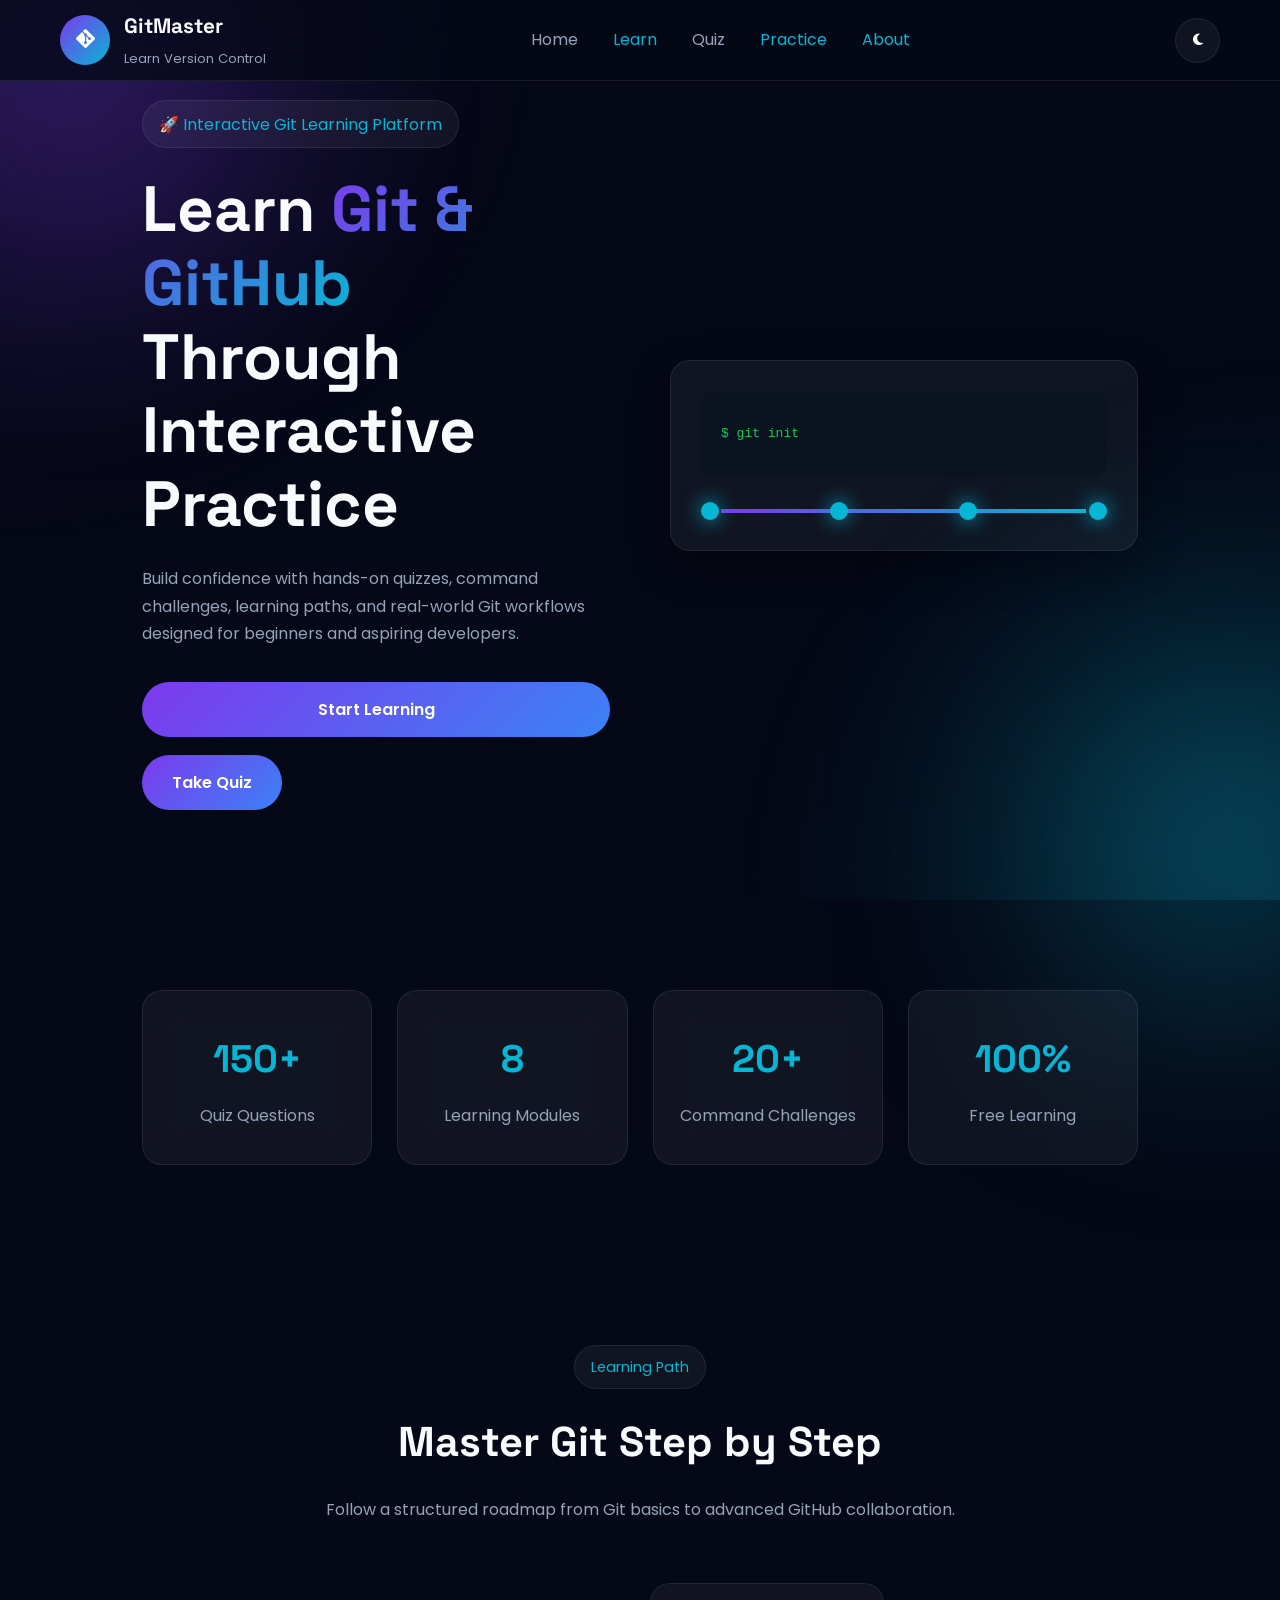
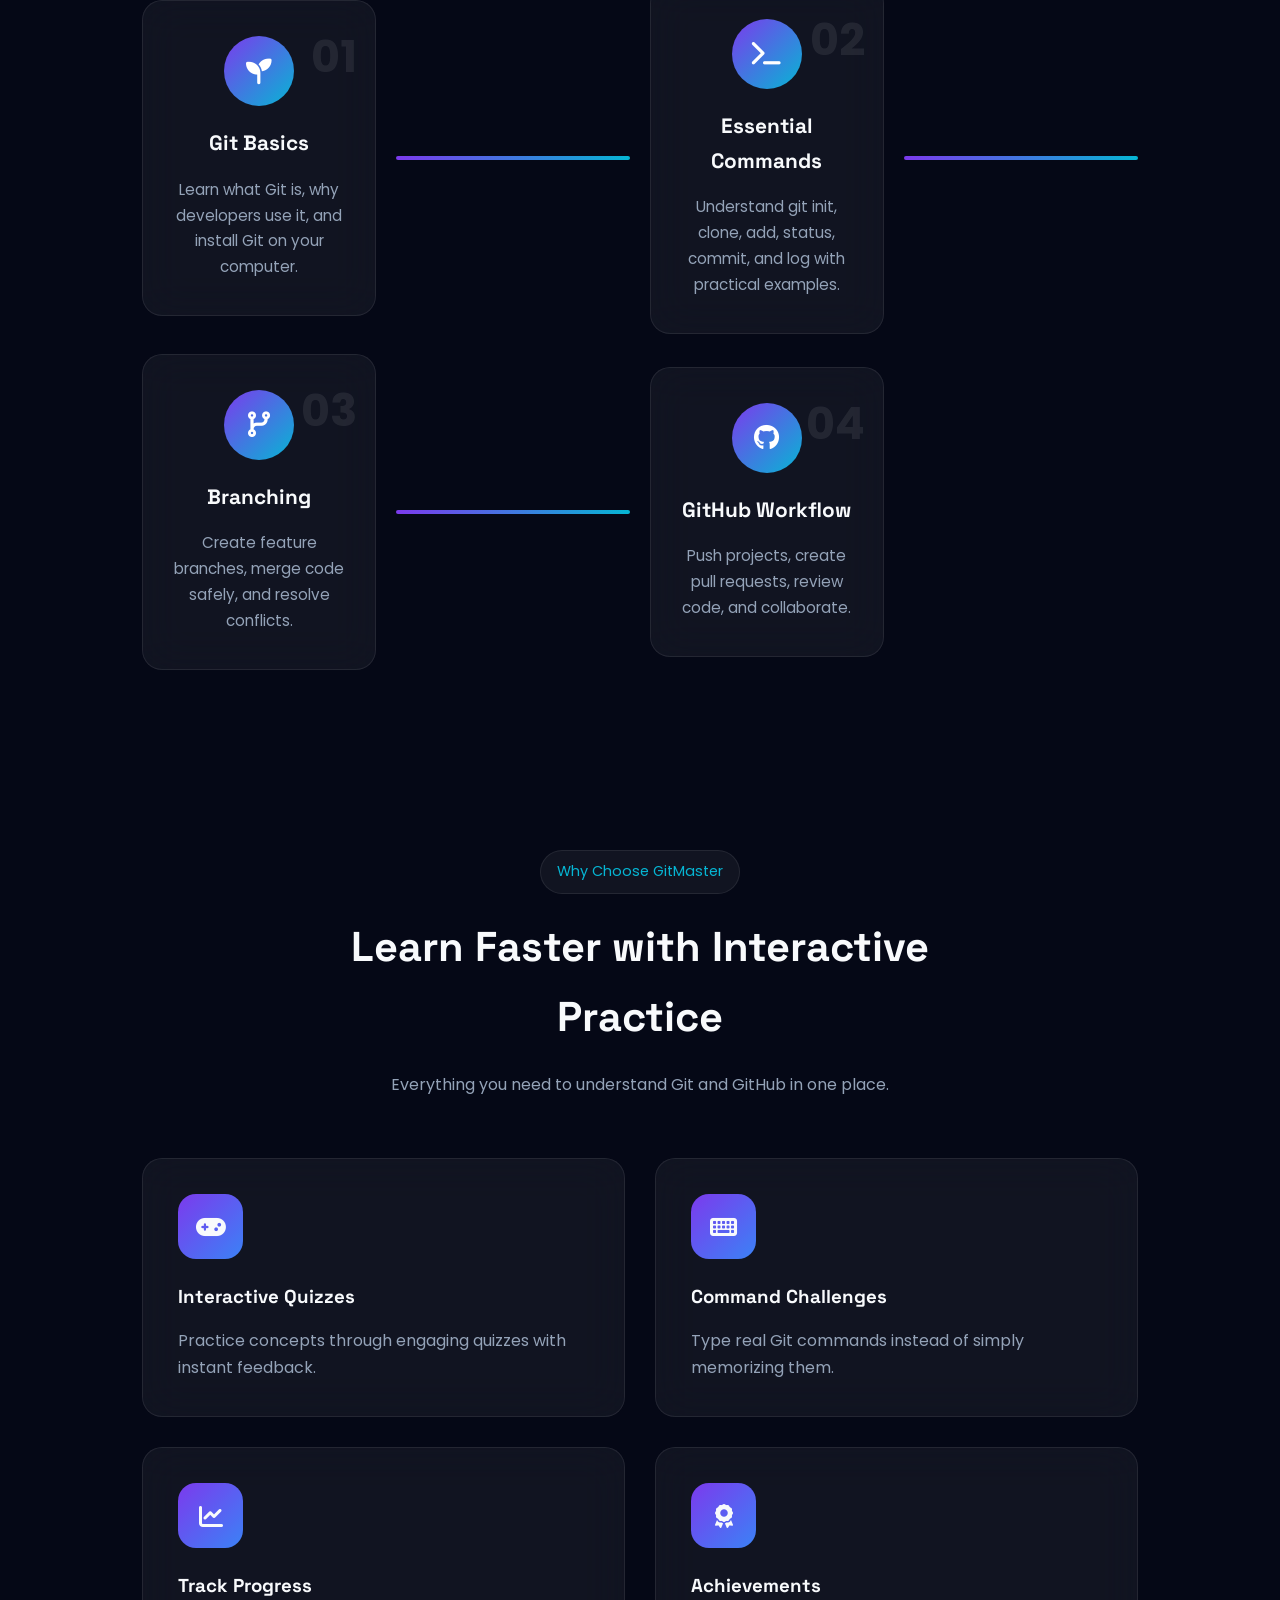
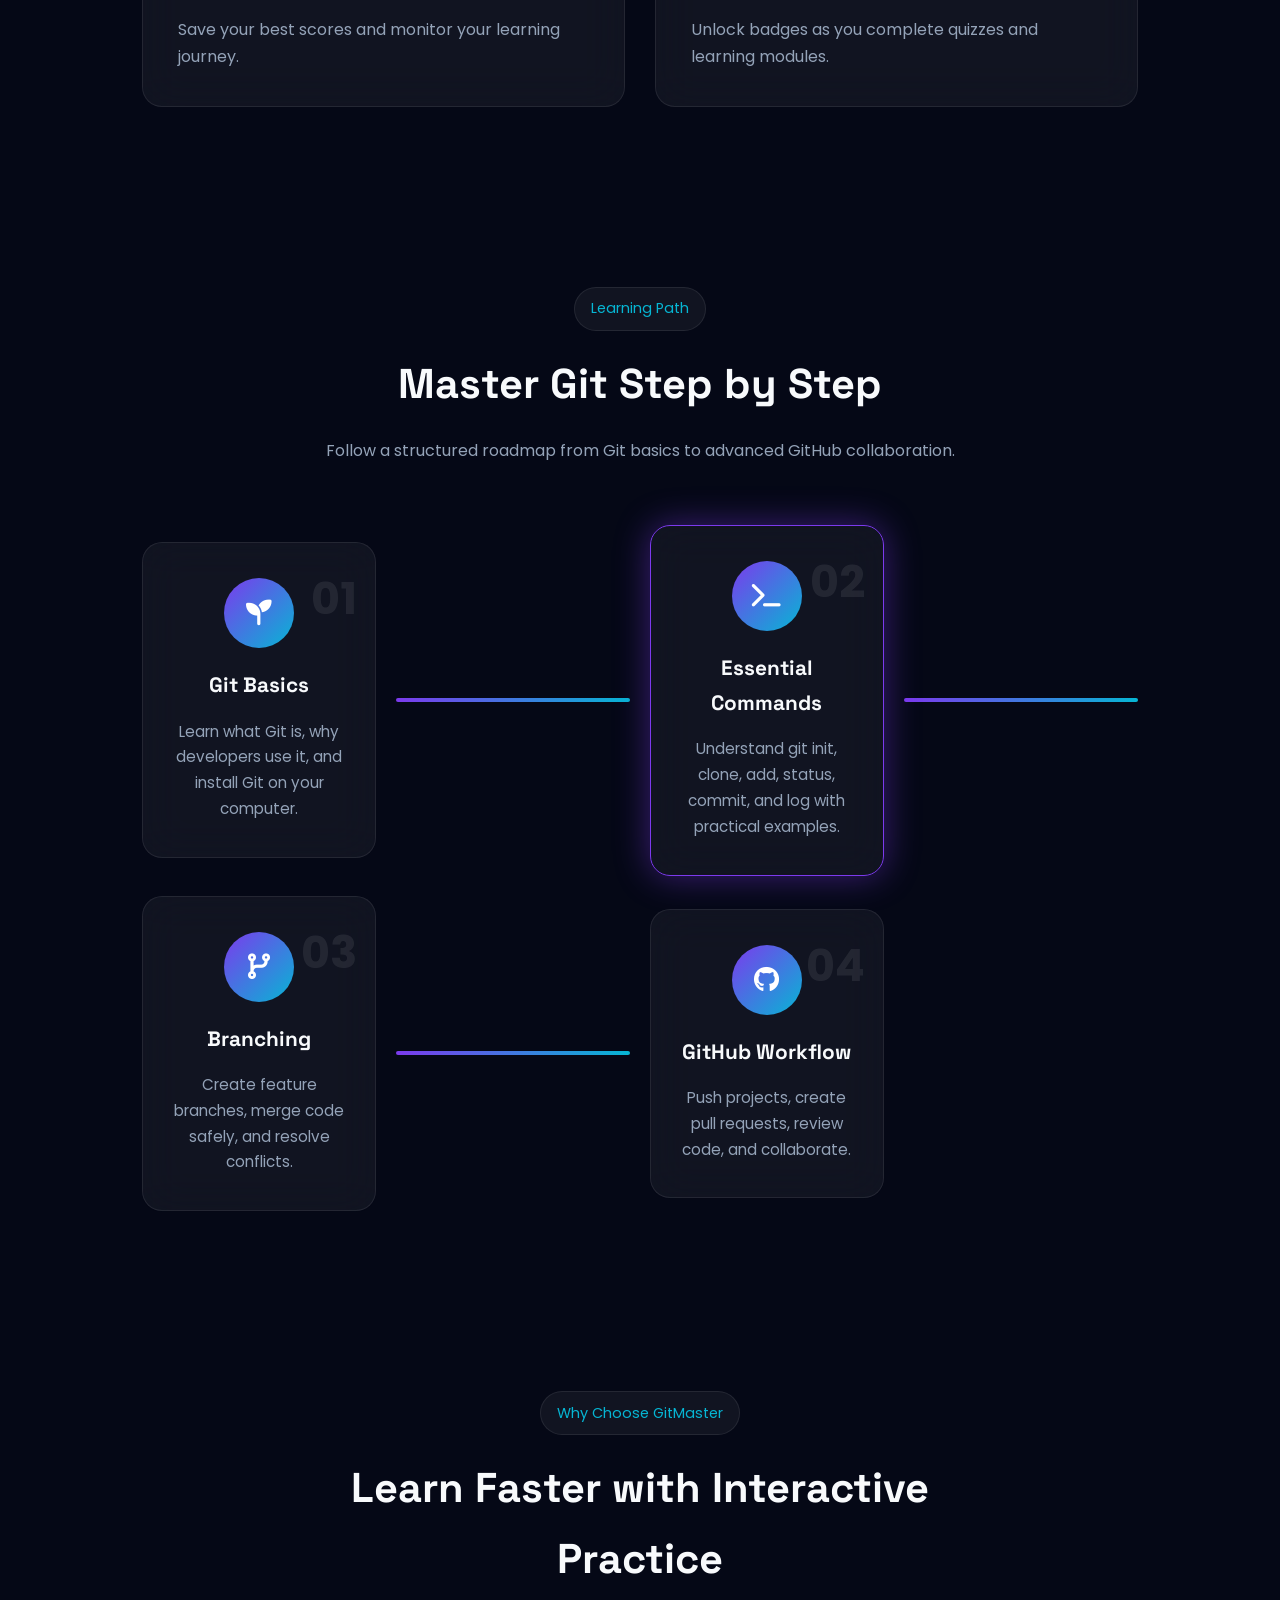
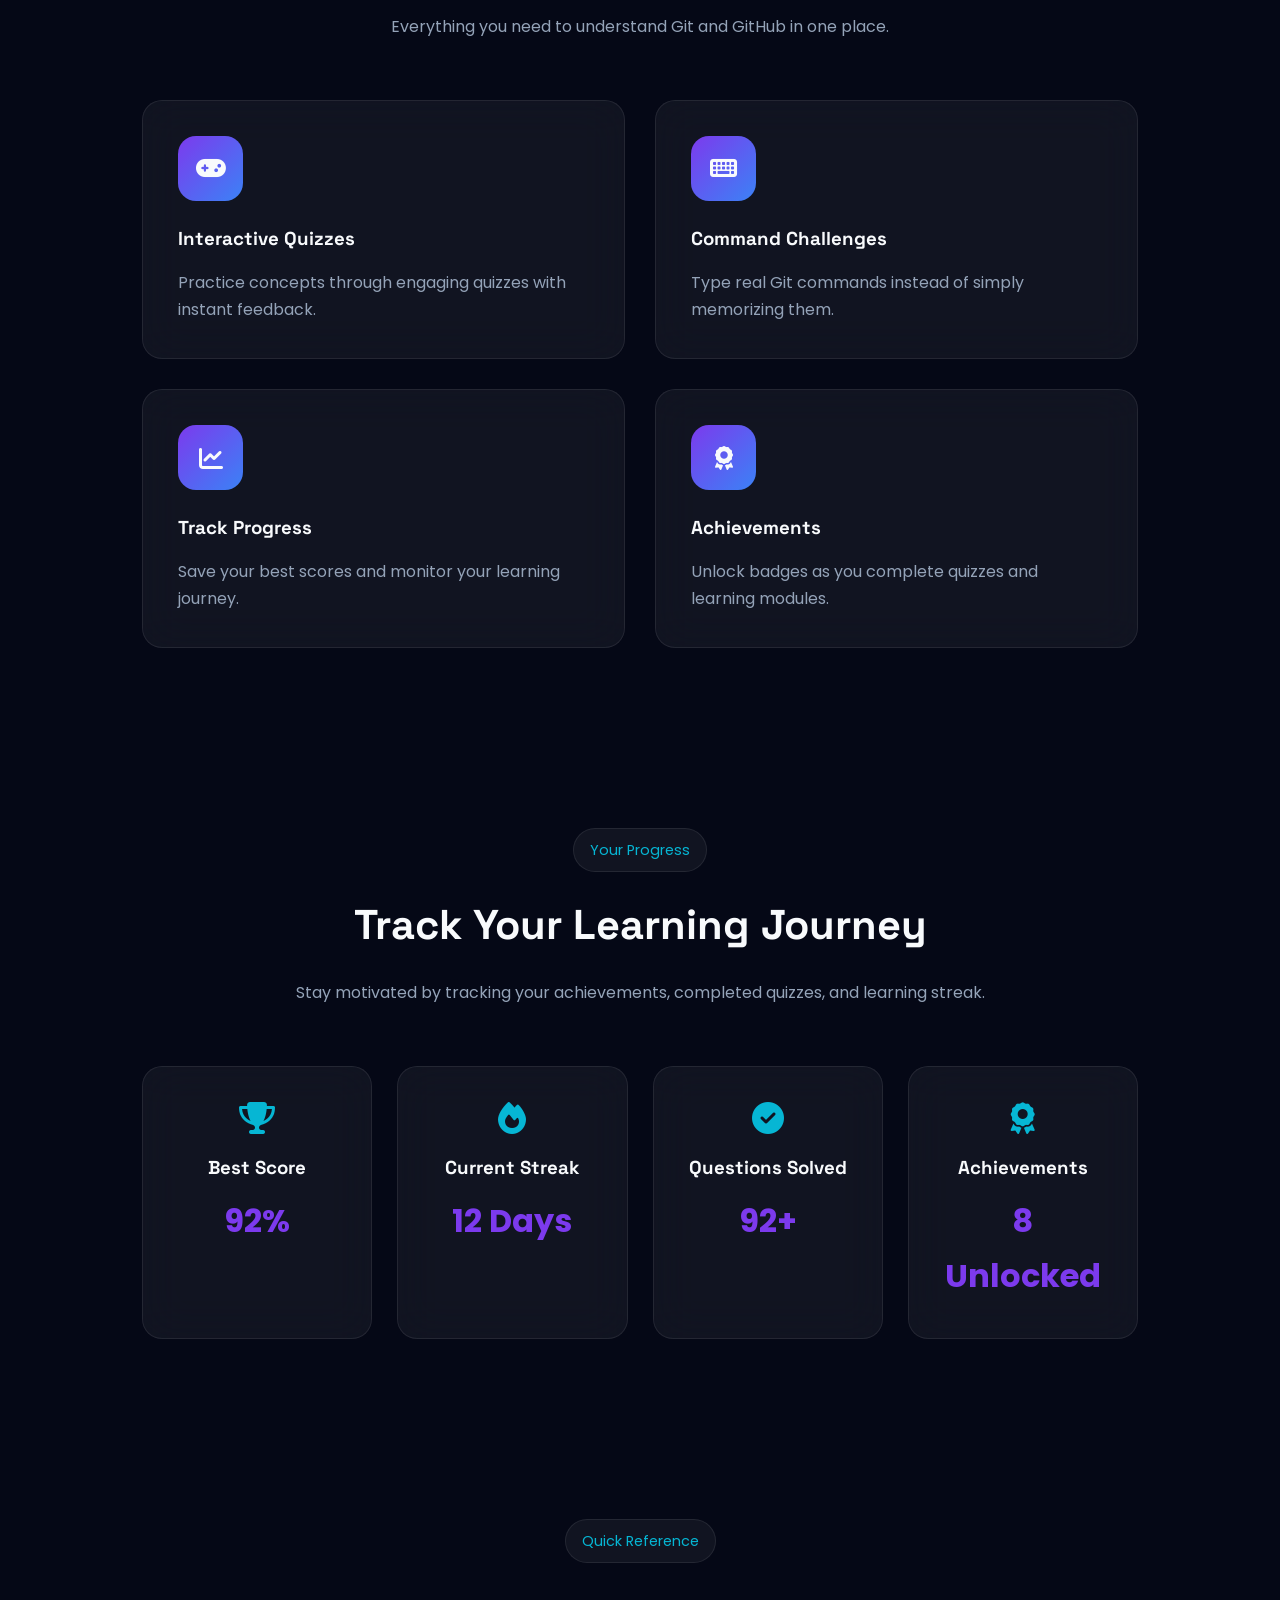
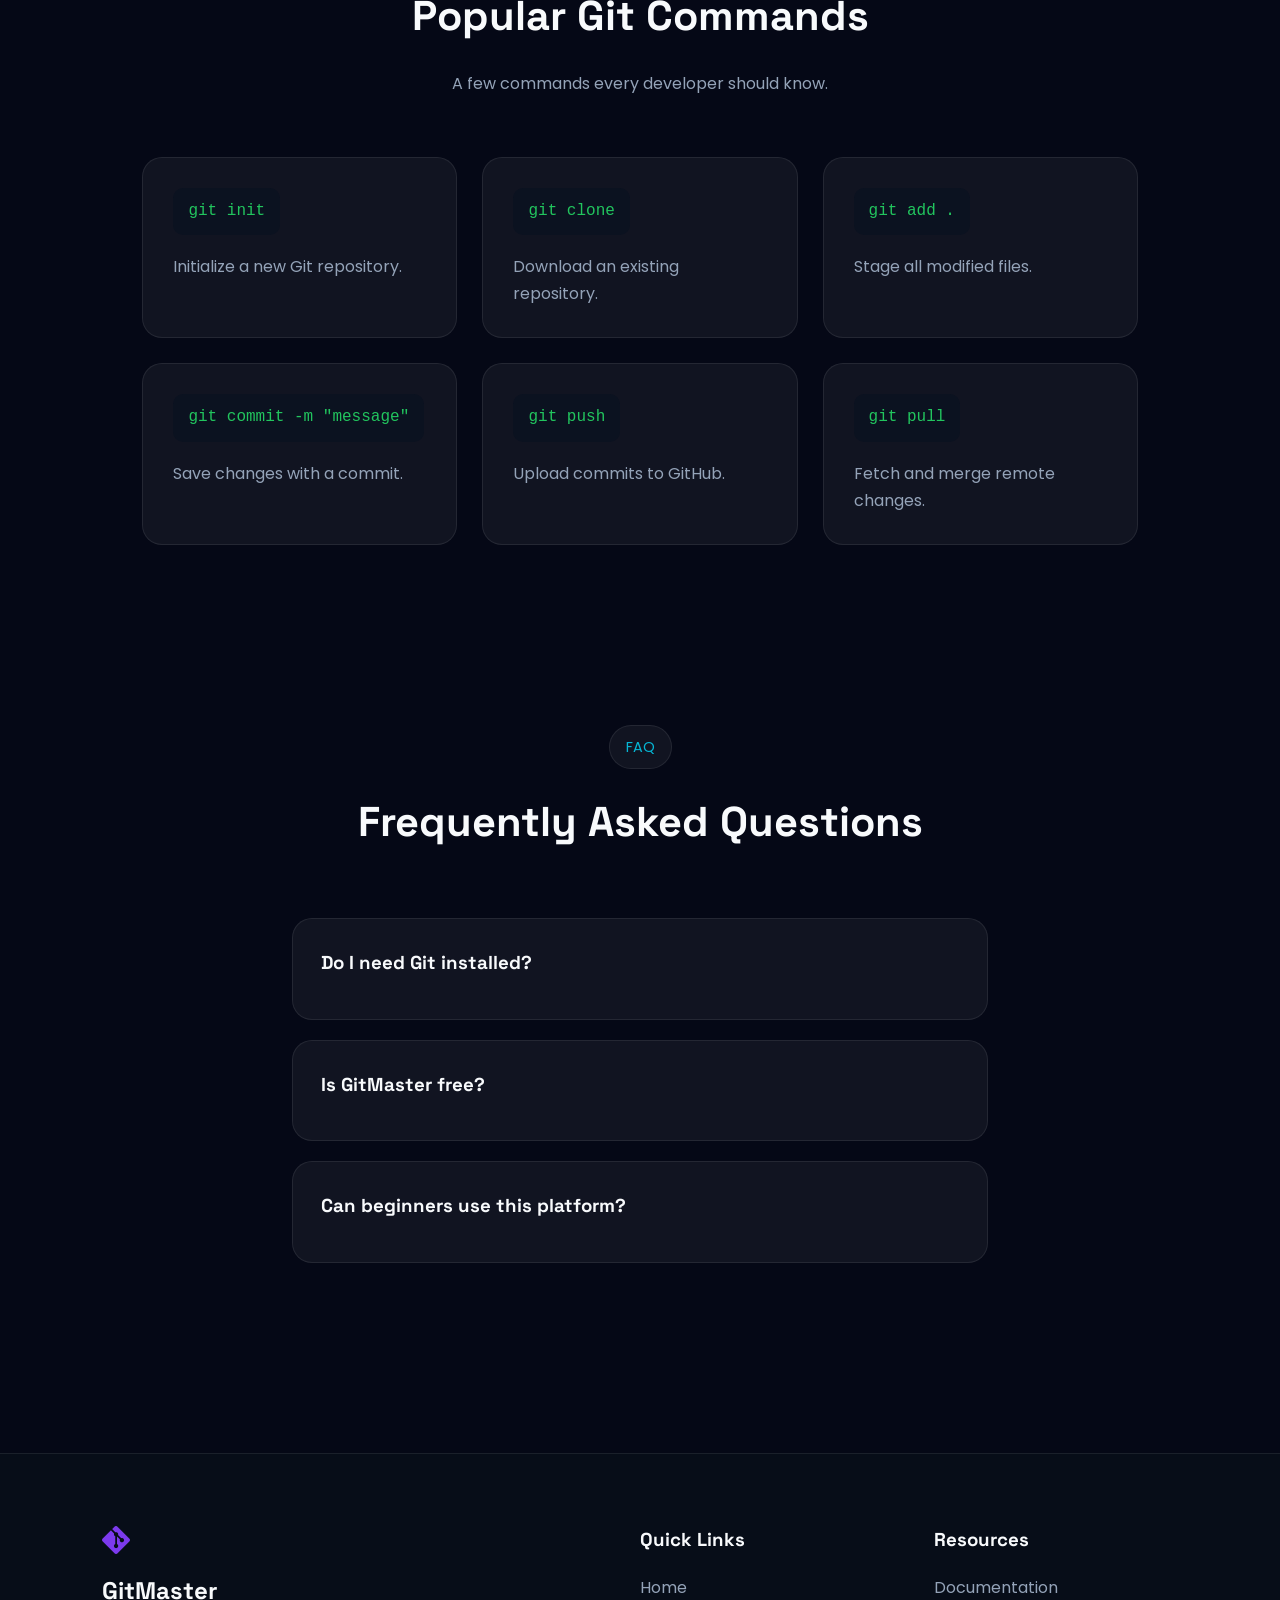
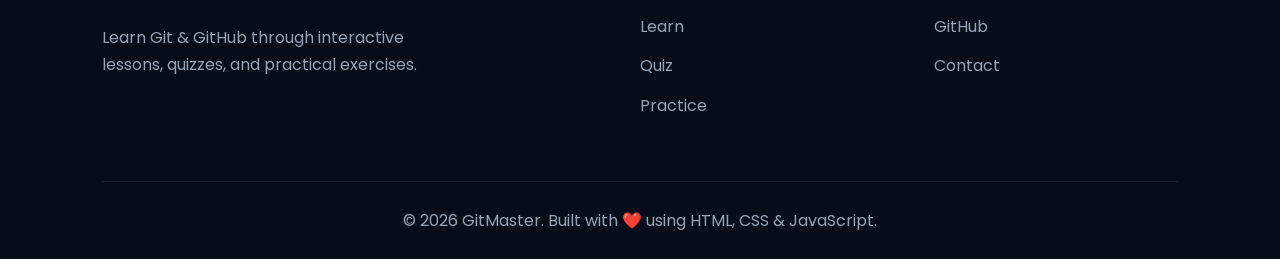
==== index.html @ 0a24bf5c "Initial commit: set up GitQuizMaster project" ====
<!DOCTYPE html>
<html lang="en">

<head>
    <meta charset="UTF-8">
    <meta name="viewport" content="width=device-width, initial-scale=1.0">

    <title>GitMaster | Learn Git & GitHub Interactively</title>

    <meta name="description"
        content="Master Git & GitHub through interactive quizzes, command challenges, visual learning paths, and real-world practice.">

    <meta name="keywords"
        content="Git, GitHub, Git Quiz, Git Learning, Version Control, Developer, HTML CSS JavaScript">

    <meta name="author" content="Kushal Sarkar">

    <link rel="icon" href="assets/icons/favicon.png">

    <!-- Google Fonts -->
    <link rel="preconnect" href="https://fonts.googleapis.com">
    <link rel="preconnect" href="https://fonts.gstatic.com" crossorigin>

    <link
        href="https://fonts.googleapis.com/css2?family=Poppins:wght@300;400;500;600;700&family=Space+Grotesk:wght@400;500;600;700&display=swap"
        rel="stylesheet">

    <!-- Font Awesome -->
    <link rel="stylesheet"
        href="https://cdnjs.cloudflare.com/ajax/libs/font-awesome/6.7.2/css/all.min.css">

    <link rel="stylesheet" href="style.css">
</head>

<body>

    <!-- Background Effects -->

    <div class="gradient-bg"></div>

    <div class="blur blur-one"></div>
    <div class="blur blur-two"></div>

    <!-- ================= NAVBAR ================= -->

    <header>

        <nav class="navbar">

            <a href="#" class="logo">

                <div class="logo-icon">
                    <i class="fab fa-git-alt"></i>
                </div>

                <div class="logo-text">
                    <h2>GitMaster</h2>
                    <span>Learn Version Control</span>
                </div>

            </a>

            <ul class="nav-links">

                <li><a href="index.html">Home</a></li>

                <li><a href="#">Learn</a></li>

                <li><a href="quiz.html">Quiz</a></li>

                <li><a href="#">Practice</a></li>

                <li><a href="#">About</a></li>

            </ul>

            <div class="nav-actions">

                <button id="theme-btn">

                    <i class="fas fa-moon"></i>

                </button>

                <button class="menu-btn">

                    <i class="fas fa-bars"></i>

                </button>

            </div>

        </nav>

    </header>

    <!-- ================= HERO ================= -->

    <section class="hero">

        <div class="hero-content">

            <span class="hero-badge">

                🚀 Interactive Git Learning Platform

            </span>

            <h1>

                Learn
                <span>Git & GitHub</span>

                Through Interactive Practice

            </h1>

            <p>

                Build confidence with hands-on quizzes,
                command challenges, learning paths,
                and real-world Git workflows designed
                for beginners and aspiring developers.

            </p>

            <div class="hero-buttons">

                <a href="quiz.html" class="path-btn">

                    Start Learning

                </a>

                <a href="quiz.html" class="btn primary">

                    Take Quiz

                </a>

            </div>

        </div>

        <!-- Hero Illustration -->

        <div class="hero-visual">

            <div class="git-card">

                <div class="terminal">

                    <span>$ git init</span>

                    <span>$ git add .</span>

                    <span>$ git commit -m "First Commit"</span>

                    <span>$ git push origin main</span>

                </div>

                <div class="git-graph">

                    <div class="branch"></div>

                    <div class="node"></div>

                    <div class="node"></div>

                    <div class="node"></div>

                    <div class="node"></div>

                </div>

            </div>

        </div>

    </section>

    <!-- ================= STATS ================= -->

    <section class="stats">

        <div class="stat-card">

            <h2>150+</h2>

            <p>Quiz Questions</p>

        </div>

        <div class="stat-card">

            <h2>8</h2>

            <p>Learning Modules</p>

        </div>

        <div class="stat-card">

            <h2>20+</h2>

            <p>Command Challenges</p>

        </div>

        <div class="stat-card">

            <h2>100%</h2>

            <p>Free Learning</p>

        </div>

    </section>

    <!-- ================= LEARNING ROADMAP ================= -->

<section class="roadmap" id="learn">

    <div class="section-heading">

        <span class="section-badge">
            Learning Path
        </span>

        <h2>Master Git Step by Step</h2>

        <p>
            Follow a structured roadmap from Git basics to advanced GitHub
            collaboration.
        </p>

    </div>

    <div class="roadmap-container">

        <div class="roadmap-card">

            <div class="roadmap-icon">
                <i class="fa-solid fa-seedling"></i>
            </div>

            <h3>Git Basics</h3>

            <p>
                Learn what Git is, why developers use it,
                and install Git on your computer.
            </p>

            <span>01</span>

        </div>

        <div class="roadmap-line"></div>

        <div class="roadmap-card">

            <div class="roadmap-icon">
                <i class="fa-solid fa-terminal"></i>
            </div>

            <h3>Essential Commands</h3>

            <p>
                Understand git init, clone, add, status,
                commit, and log with practical examples.
            </p>

            <span>02</span>

        </div>

        <div class="roadmap-line"></div>

        <div class="roadmap-card">

            <div class="roadmap-icon">
                <i class="fa-solid fa-code-branch"></i>
            </div>

            <h3>Branching</h3>

            <p>
                Create feature branches,
                merge code safely,
                and resolve conflicts.
            </p>

            <span>03</span>

        </div>

        <div class="roadmap-line"></div>

        <div class="roadmap-card">

            <div class="roadmap-icon">
                <i class="fa-brands fa-github"></i>
            </div>

            <h3>GitHub Workflow</h3>

            <p>
                Push projects,
                create pull requests,
                review code,
                and collaborate.
            </p>

            <span>04</span>

        </div>

    </div>

</section>


<!-- ================= WHY GITMASTER ================= -->

<section class="features">

    <div class="section-heading">

        <span class="section-badge">

            Why Choose GitMaster

        </span>

        <h2>Learn Faster with Interactive Practice</h2>

        <p>
            Everything you need to understand Git and GitHub
            in one place.
        </p>

    </div>

    <div class="feature-grid">

        <div class="feature-card">

            <i class="fa-solid fa-gamepad"></i>

            <h3>Interactive Quizzes</h3>

            <p>
                Practice concepts through engaging quizzes with
                instant feedback.
            </p>

        </div>

        <div class="feature-card">

            <i class="fa-solid fa-keyboard"></i>

            <h3>Command Challenges</h3>

            <p>
                Type real Git commands instead of simply memorizing
                them.
            </p>

        </div>

        <div class="feature-card">

            <i class="fa-solid fa-chart-line"></i>

            <h3>Track Progress</h3>

            <p>
                Save your best scores and monitor your learning
                journey.
            </p>

        </div>

        <div class="feature-card">

            <i class="fa-solid fa-award"></i>

            <h3>Achievements</h3>

            <p>
                Unlock badges as you complete quizzes
                and learning modules.
            </p>

        </div>

    </div>

</section>

<!-- ================= LEARNING ROADMAP ================= -->

<section class="roadmap" id="learn">

    <div class="section-heading">

        <span class="section-badge">
            Learning Path
        </span>

        <h2>Master Git Step by Step</h2>

        <p>
            Follow a structured roadmap from Git basics to advanced GitHub
            collaboration.
        </p>

    </div>

    <div class="roadmap-container">

        <div class="roadmap-card">

            <div class="roadmap-icon">
                <i class="fa-solid fa-seedling"></i>
            </div>

            <h3>Git Basics</h3>

            <p>
                Learn what Git is, why developers use it,
                and install Git on your computer.
            </p>

            <span>01</span>

        </div>

        <div class="roadmap-line"></div>

        <div class="roadmap-card">

            <div class="roadmap-icon">
                <i class="fa-solid fa-terminal"></i>
            </div>

            <h3>Essential Commands</h3>

            <p>
                Understand git init, clone, add, status,
                commit, and log with practical examples.
            </p>

            <span>02</span>

        </div>

        <div class="roadmap-line"></div>

        <div class="roadmap-card">

            <div class="roadmap-icon">
                <i class="fa-solid fa-code-branch"></i>
            </div>

            <h3>Branching</h3>

            <p>
                Create feature branches,
                merge code safely,
                and resolve conflicts.
            </p>

            <span>03</span>

        </div>

        <div class="roadmap-line"></div>

        <div class="roadmap-card">

            <div class="roadmap-icon">
                <i class="fa-brands fa-github"></i>
            </div>

            <h3>GitHub Workflow</h3>

            <p>
                Push projects,
                create pull requests,
                review code,
                and collaborate.
            </p>

            <span>04</span>

        </div>

    </div>

</section>


<!-- ================= WHY GITMASTER ================= -->

<section class="features">

    <div class="section-heading">

        <span class="section-badge">

            Why Choose GitMaster

        </span>

        <h2>Learn Faster with Interactive Practice</h2>

        <p>
            Everything you need to understand Git and GitHub
            in one place.
        </p>

    </div>

    <div class="feature-grid">

        <div class="feature-card">

            <i class="fa-solid fa-gamepad"></i>

            <h3>Interactive Quizzes</h3>

            <p>
                Practice concepts through engaging quizzes with
                instant feedback.
            </p>

        </div>

        <div class="feature-card">

            <i class="fa-solid fa-keyboard"></i>

            <h3>Command Challenges</h3>

            <p>
                Type real Git commands instead of simply memorizing
                them.
            </p>

        </div>

        <div class="feature-card">

            <i class="fa-solid fa-chart-line"></i>

            <h3>Track Progress</h3>

            <p>
                Save your best scores and monitor your learning
                journey.
            </p>

        </div>

        <div class="feature-card">

            <i class="fa-solid fa-award"></i>

            <h3>Achievements</h3>

            <p>
                Unlock badges as you complete quizzes
                and learning modules.
            </p>

        </div>

    </div>

</section>

<!-- ================= PROGRESS DASHBOARD ================= -->

<section class="dashboard">

    <div class="section-heading">

        <span class="section-badge">
            Your Progress
        </span>

        <h2>Track Your Learning Journey</h2>

        <p>
            Stay motivated by tracking your achievements,
            completed quizzes, and learning streak.
        </p>

    </div>

    <div class="dashboard-grid">

        <div class="dashboard-card">

            <i class="fa-solid fa-trophy"></i>

            <h3>Best Score</h3>

            <span>95%</span>

        </div>

        <div class="dashboard-card">

            <i class="fa-solid fa-fire"></i>

            <h3>Current Streak</h3>

            <span>12 Days</span>

        </div>

        <div class="dashboard-card">

            <i class="fa-solid fa-circle-check"></i>

            <h3>Questions Solved</h3>

            <span>150+</span>

        </div>

        <div class="dashboard-card">

            <i class="fa-solid fa-award"></i>

            <h3>Achievements</h3>

            <span>8 Unlocked</span>

        </div>

    </div>

</section>

<!-- ================= POPULAR COMMANDS ================= -->

<section class="commands">

    <div class="section-heading">

        <span class="section-badge">
            Quick Reference
        </span>

        <h2>Popular Git Commands</h2>

        <p>
            A few commands every developer should know.
        </p>

    </div>

    <div class="command-grid">

        <div class="command-card">
            <code>git init</code>
            <p>Initialize a new Git repository.</p>
        </div>

        <div class="command-card">
            <code>git clone</code>
            <p>Download an existing repository.</p>
        </div>

        <div class="command-card">
            <code>git add .</code>
            <p>Stage all modified files.</p>
        </div>

        <div class="command-card">
            <code>git commit -m "message"</code>
            <p>Save changes with a commit.</p>
        </div>

        <div class="command-card">
            <code>git push</code>
            <p>Upload commits to GitHub.</p>
        </div>

        <div class="command-card">
            <code>git pull</code>
            <p>Fetch and merge remote changes.</p>
        </div>

    </div>

</section>

<!-- ================= FAQ ================= -->

<section class="faq">

    <div class="section-heading">

        <span class="section-badge">
            FAQ
        </span>

        <h2>Frequently Asked Questions</h2>

    </div>

    <div class="faq-container">

        <div class="faq-item">
            <h3>Do I need Git installed?</h3>
            <p>
                No. You can learn the concepts first and install Git later
                when you're ready to practice locally.
            </p>
        </div>

        <div class="faq-item">
            <h3>Is GitMaster free?</h3>
            <p>
                Yes. All quizzes and learning resources are completely free.
            </p>
        </div>

        <div class="faq-item">
            <h3>Can beginners use this platform?</h3>
            <p>
                Absolutely. GitMaster is designed for complete beginners and
                gradually introduces advanced topics.
            </p>
        </div>

    </div>

</section>

<!-- ================= FOOTER ================= -->

<footer>

    <div class="footer-content">

        <div class="footer-logo">

            <i class="fab fa-git-alt"></i>

            <h2>GitMaster</h2>

            <p>
                Learn Git & GitHub through interactive lessons,
                quizzes, and practical exercises.
            </p>

        </div>

        <div class="footer-links">

            <h3>Quick Links</h3>

            <a href="#">Home</a>
            <a href="#">Learn</a>
            <a href="#">Quiz</a>
            <a href="#">Practice</a>

        </div>

        <div class="footer-links">

            <h3>Resources</h3>

            <a href="#">Documentation</a>
            <a href="#">GitHub</a>
            <a href="#">Contact</a>

        </div>

    </div>

    <div class="footer-bottom">

        <p>
            © 2026 GitMaster. Built with ❤️ using HTML, CSS & JavaScript.
        </p>

    </div>

</footer>

<!-- Back To Top -->

<button id="scrollTop">

    <i class="fas fa-arrow-up"></i>

</button>

    <script src="script.js"></script>

</body>

</html>
---- style.css ----
/*========== GOOGLE FONTS ==========*/
:root{
  --bg:#050816;
  --surface:#0f172a;
  --surface-2:#111c34;
  --primary:#7c3aed;
  --secondary:#3b82f6;
  --accent:#06b6d4;
  --success:#22c55e;
  --warning:#f59e0b;
  --text:#f8fafc;
  --text-light:#94a3b8;
  --border:rgba(255,255,255,.08);
  --glass:rgba(255,255,255,.05);
  --shadow:0 15px 40px rgba(0,0,0,.35);
  --radius:20px;
  --transition:.35s ease;
  --max-width:1200px;
}

/*========== RESET ==========*/
*{
  margin:0;
  padding:0;
  box-sizing:border-box;
}

html{
  scroll-behavior:smooth;
}

body{
  font-family:"Poppins",sans-serif;
  background:var(--bg);
  color:var(--text);
  overflow-x:hidden;
  line-height:1.7;
}

img{
  max-width:100%;
  display:block;
}

a{
  text-decoration:none;
  color:inherit;
}

ul{
  list-style:none;
}

button{
  border:none;
  outline:none;
  cursor:pointer;
  font-family:inherit;
}

section{
  padding:90px 8%;
}

h1,h2,h3,h4{
  font-family:"Space Grotesk",sans-serif;
  font-weight:700;
}

.container{
  max-width:var(--max-width);
  margin:auto;
}

/*========== SCROLLBAR ==========*/
::-webkit-scrollbar{
  width:8px;
}

::-webkit-scrollbar-track{
  background:#08101f;
}

::-webkit-scrollbar-thumb{
  background:var(--primary);
  border-radius:20px;
}

/*========== BACKGROUND ==========*/
.gradient-bg{
  position:fixed;
  inset:0;
  background:
  radial-gradient(circle at top left,#7c3aed25 0%,transparent 35%),
  radial-gradient(circle at bottom right,#06b6d425 0%,transparent 35%);
  z-index:-3;
}

.blur{
  position:fixed;
  width:320px;
  height:320px;
  border-radius:50%;
  filter:blur(120px);
  z-index:-2;
}

.blur-one{
  background:#7c3aed55;
  top:-80px;
  left:-80px;
}

.blur-two{
  background:#06b6d455;
  right:-100px;
  bottom:-100px;
}

/*========== SECTION TITLE ==========*/
.section-heading{
  text-align:center;
  max-width:700px;
  margin:0 auto 60px;
}

.section-badge{
  display:inline-block;
  padding:.55rem 1rem;
  background:var(--glass);
  border:1px solid var(--border);
  border-radius:999px;
  color:var(--accent);
  font-size:.9rem;
  margin-bottom:18px;
}

.section-heading h2{
  font-size:2.6rem;
  margin-bottom:18px;
}

.section-heading p{
  color:var(--text-light);
}

/*========== BUTTONS ==========*/
.btn{
  display:inline-flex;
  align-items:center;
  justify-content:center;
  padding:14px 30px;
  border-radius:999px;
  font-weight:600;
  transition:var(--transition);
}

.btn.primary{
  background:linear-gradient(135deg,var(--primary),var(--secondary));
  color:#fff;
}

.btn.primary:hover{
  transform:translateY(-4px);
  box-shadow:0 12px 30px rgba(124,58,237,.4);
}

.btn.secondary{
  border:1px solid var(--border);
  background:var(--glass);
  backdrop-filter:blur(15px);
}

.btn.secondary:hover{
  border-color:var(--accent);
  color:var(--accent);
}

/*========== NAVBAR ==========*/
header{
  position:fixed;
  top:0;
  left:0;
  width:100%;
  z-index:1000;
  backdrop-filter:blur(20px);
  background:rgba(5,8,22,.75);
  border-bottom:1px solid var(--border);
}

.navbar{
  max-width:var(--max-width);
  margin:auto;
  height:80px;
  display:flex;
  align-items:center;
  justify-content:space-between;
  padding:0 20px;
}

.logo{
  display:flex;
  align-items:center;
  gap:14px;
}

.logo-icon{
  width:50px;
  height:50px;
  border-radius:50%;
  display:grid;
  place-items:center;
  background:linear-gradient(135deg,var(--primary),var(--accent));
  color:#fff;
  font-size:1.35rem;
}

.logo-text h2{
  font-size:1.3rem;
}

.logo-text span{
  color:var(--text-light);
  font-size:.82rem;
}

.nav-links{
  display:flex;
  gap:35px;
}

.nav-links a{
  color:var(--text-light);
  transition:var(--transition);
  position:relative;
}

.nav-links a:hover{
  color:#fff;
}

.nav-links a::after{
  content:"";
  position:absolute;
  left:0;
  bottom:-8px;
  width:0;
  height:2px;
  background:var(--primary);
  transition:var(--transition);
}

.nav-links a:hover::after{
  width:100%;
}

.nav-actions{
  display:flex;
  align-items:center;
  gap:15px;
}

#theme-btn,
.menu-btn{
  width:45px;
  height:45px;
  border-radius:50%;
  background:var(--glass);
  border:1px solid var(--border);
  color:#fff;
  display:grid;
  place-items:center;
  transition:var(--transition);
}

#theme-btn:hover,
.menu-btn:hover{
  background:var(--primary);
}

.menu-btn{
  display:none;
}

/*========== HERO ==========*/
.hero{
  max-width:var(--max-width);
  margin:auto;
  min-height:100vh;
  display:grid;
  grid-template-columns:repeat(2,1fr);
  align-items:center;
  gap:60px;
  padding-top:100px;
}

.hero-badge{
  display:inline-block;
  padding:.6rem 1rem;
  border-radius:999px;
  background:var(--glass);
  border:1px solid var(--border);
  color:var(--accent);
  margin-bottom:25px;
}

.hero h1{
  font-size:4rem;
  line-height:1.15;
  margin-bottom:24px;
}

.hero h1 span{
  background:linear-gradient(135deg,var(--primary),var(--accent));
  -webkit-background-clip:text;
  -webkit-text-fill-color:transparent;
}

.hero p{
  color:var(--text-light);
  margin-bottom:35px;
  max-width:560px;
}

.hero-buttons{
  display:flex;
  gap:18px;
  flex-wrap:wrap;
}

.hero-visual{
  display:flex;
  justify-content:center;
}

.git-card{
  width:100%;
  max-width:480px;
  padding:30px;
  border-radius:var(--radius);
  background:var(--glass);
  border:1px solid var(--border);
  backdrop-filter:blur(25px);
  box-shadow:var(--shadow);
}

.terminal{
  background:#0b1220;
  border-radius:15px;
  padding:20px;
  margin-bottom:25px;
}

.terminal span{
  display:block;
  color:var(--success);
  font-family:monospace;
  margin:12px 0;
}

.git-graph{
  display:flex;
  justify-content:space-between;
  align-items:center;
  position:relative;
  margin-top:25px;
}

.branch{
  position:absolute;
  left:5%;
  right:5%;
  height:4px;
  background:linear-gradient(to right,var(--primary),var(--accent));
}

.node{
  width:18px;
  height:18px;
  background:var(--accent);
  border-radius:50%;
  z-index:2;
  box-shadow:0 0 20px var(--accent);
}

/*========== STATS ==========*/
.stats{
  max-width:var(--max-width);
  margin:auto;
  display:grid;
  grid-template-columns:repeat(4,1fr);
  gap:25px;
}

.stat-card{
  padding:35px 20px;
  text-align:center;
  border-radius:var(--radius);
  background:var(--glass);
  border:1px solid var(--border);
  backdrop-filter:blur(18px);
  transition:var(--transition);
}

.stat-card:hover{
  transform:translateY(-8px);
  border-color:var(--primary);
}

.stat-card h2{
  font-size:2.4rem;
  color:var(--accent);
  margin-bottom:10px;
}

.stat-card p{
  color:var(--text-light);
}

/*========== ROADMAP ==========*/
.roadmap{
  max-width:var(--max-width);
  margin:auto;
}

.roadmap-container{
  display:grid;
  grid-template-columns:repeat(4,1fr);
  align-items:center;
  gap:20px;
}

.roadmap-card{
  background:var(--glass);
  border:1px solid var(--border);
  backdrop-filter:blur(20px);
  border-radius:var(--radius);
  padding:35px 25px;
  text-align:center;
  position:relative;
  transition:var(--transition);
}

.roadmap-card:hover{
  transform:translateY(-10px);
  border-color:var(--primary);
  box-shadow:var(--shadow);
}

.roadmap-icon{
  width:70px;
  height:70px;
  margin:0 auto 20px;
  border-radius:50%;
  display:grid;
  place-items:center;
  font-size:1.6rem;
  background:linear-gradient(135deg,var(--primary),var(--accent));
  color:#fff;
}

.roadmap-card h3{
  margin-bottom:15px;
  font-size:1.3rem;
}

.roadmap-card p{
  color:var(--text-light);
  font-size:.95rem;
}

.roadmap-card span{
  position:absolute;
  top:18px;
  right:18px;
  color:rgba(255,255,255,.08);
  font-size:2.8rem;
  font-weight:700;
}

.roadmap-line{
  height:4px;
  background:linear-gradient(to right,var(--primary),var(--accent));
  border-radius:999px;
}

/*========== FEATURES ==========*/
.features{
  max-width:var(--max-width);
  margin:auto;
}

.feature-grid{
  display:grid;
  grid-template-columns:repeat(2,1fr);
  gap:30px;
}

.feature-card{
  padding:35px;
  border-radius:var(--radius);
  background:var(--glass);
  border:1px solid var(--border);
  backdrop-filter:blur(20px);
  transition:var(--transition);
}

.feature-card:hover{
  transform:translateY(-8px);
  border-color:var(--accent);
}

.feature-card i{
  width:65px;
  height:65px;
  border-radius:18px;
  display:grid;
  place-items:center;
  font-size:1.5rem;
  margin-bottom:22px;
  background:linear-gradient(135deg,var(--primary),var(--secondary));
}

.feature-card h3{
  margin-bottom:14px;
}

.feature-card p{
  color:var(--text-light);
}

/*========== LEARNING PATHS ==========*/
.learning-paths{
  max-width:var(--max-width);
  margin:auto;
}

.path-grid{
  display:grid;
  grid-template-columns:repeat(3,1fr);
  gap:30px;
}

.path-card{
  padding:35px;
  border-radius:25px;
  background:var(--glass);
  border:1px solid var(--border);
  backdrop-filter:blur(18px);
  transition:var(--transition);
  position:relative;
  overflow:hidden;
}

.path-card::before{
  content:"";
  position:absolute;
  left:0;
  top:0;
  width:100%;
  height:5px;
}

.beginner::before{
  background:#22c55e;
}

.intermediate::before{
  background:#f59e0b;
}

.advanced::before{
  background:#ef4444;
}

.path-card:hover{
  transform:translateY(-10px);
  box-shadow:var(--shadow);
}

.path-header{
  margin-bottom:20px;
}

.path-level{
  display:inline-block;
  padding:8px 18px;
  border-radius:999px;
  background:rgba(255,255,255,.08);
  color:var(--accent);
  font-size:.85rem;
}

.path-card h3{
  margin-bottom:15px;
}

.path-card p{
  color:var(--text-light);
  margin-bottom:20px;
}

.path-card ul{
  display:flex;
  flex-direction:column;
  gap:12px;
  margin-bottom:30px;
}

.path-card li{
  display:flex;
  align-items:center;
  gap:10px;
  color:var(--text-light);
}

.path-card li i{
  color:var(--success);
}

.path-btn{
  display:inline-flex;
  align-items:center;
  justify-content:center;
  width:100%;
  padding:14px;
  border-radius:999px;
  background:linear-gradient(135deg,var(--primary),var(--secondary));
  color:#fff;
  font-weight:600;
  transition:var(--transition);
}

.path-btn:hover{
  transform:translateY(-4px);
}

/*========== PRACTICE ==========*/
.practice{
  max-width:var(--max-width);
  margin:auto;
}

.practice-grid{
  display:grid;
  grid-template-columns:repeat(2,1fr);
  gap:30px;
}

.practice-card{
  padding:35px;
  text-align:center;
  border-radius:25px;
  background:var(--glass);
  border:1px solid var(--border);
  backdrop-filter:blur(20px);
  transition:var(--transition);
}

.practice-card:hover{
  transform:translateY(-10px);
  border-color:var(--primary);
}

.practice-card i{
  width:80px;
  height:80px;
  margin:0 auto 25px;
  border-radius:50%;
  display:grid;
  place-items:center;
  font-size:1.8rem;
  background:linear-gradient(135deg,var(--primary),var(--accent));
}

.practice-card h3{
  margin-bottom:15px;
}

.practice-card p{
  color:var(--text-light);
}

/*========== DASHBOARD ==========*/
.dashboard{
  max-width:var(--max-width);
  margin:auto;
}

.dashboard-grid{
  display:grid;
  grid-template-columns:repeat(4,1fr);
  gap:25px;
}

.dashboard-card{
  padding:35px;
  text-align:center;
  border-radius:var(--radius);
  background:var(--glass);
  border:1px solid var(--border);
  backdrop-filter:blur(20px);
  transition:var(--transition);
}

.dashboard-card:hover{
  transform:translateY(-8px);
  border-color:var(--accent);
  box-shadow:var(--shadow);
}

.dashboard-card i{
  font-size:2rem;
  color:var(--accent);
  margin-bottom:18px;
}

.dashboard-card h3{
  margin-bottom:10px;
}

.dashboard-card span{
  font-size:2rem;
  font-weight:700;
  color:var(--primary);
}

/*========== COMMANDS ==========*/
.commands{
  max-width:var(--max-width);
  margin:auto;
}

.command-grid{
  display:grid;
  grid-template-columns:repeat(3,1fr);
  gap:25px;
}

.command-card{
  background:var(--glass);
  border:1px solid var(--border);
  border-radius:20px;
  padding:30px;
  transition:var(--transition);
}

.command-card:hover{
  transform:translateY(-8px);
  border-color:var(--primary);
}

.command-card code{
  display:inline-block;
  padding:10px 15px;
  background:#0b1220;
  border-radius:10px;
  color:var(--success);
  font-size:1rem;
  margin-bottom:18px;
}

.command-card p{
  color:var(--text-light);
}

/*========== FAQ ==========*/
.faq{
  max-width:900px;
  margin:auto;
}

.faq-container{
  display:flex;
  flex-direction:column;
  gap:20px;
}

.faq-item{
  padding:28px;
  border-radius:20px;
  background:var(--glass);
  border:1px solid var(--border);
  transition:var(--transition);
}

.faq-item:hover{
  border-color:var(--primary);
}

.faq-item h3{
  margin-bottom:12px;
}

.faq-item p{
  color:var(--text-light);
}

/*========== FOOTER ==========*/
footer{
  margin-top:100px;
  padding:70px 8% 25px;
  background:#070d18;
  border-top:1px solid var(--border);
}

.footer-content{
  max-width:var(--max-width);
  margin:auto;
  display:grid;
  grid-template-columns:2fr 1fr 1fr;
  gap:50px;
}

.footer-logo i{
  font-size:2rem;
  color:var(--primary);
  margin-bottom:15px;
}

.footer-logo h2{
  margin-bottom:12px;
}

.footer-logo p{
  color:var(--text-light);
  max-width:320px;
}

.footer-links h3{
  margin-bottom:18px;
}

.footer-links{
  display:flex;
  flex-direction:column;
}

.footer-links a{
  color:var(--text-light);
  margin-bottom:12px;
  transition:var(--transition);
}

.footer-links a:hover{
  color:var(--accent);
  padding-left:6px;
}

.footer-bottom{
  text-align:center;
  border-top:1px solid var(--border);
  margin-top:50px;
  padding-top:25px;
  color:var(--text-light);
}

/*========== SCROLL TOP ==========*/
#scrollTop{
  position:fixed;
  right:25px;
  bottom:25px;
  width:52px;
  height:52px;
  border-radius:50%;
  background:linear-gradient(135deg,var(--primary),var(--accent));
  color:#fff;
  display:grid;
  place-items:center;
  font-size:1.1rem;
  box-shadow:var(--shadow);
  transition:var(--transition);
}

#scrollTop:hover{
  transform:translateY(-5px);
}

/*========== ANIMATIONS ==========*/
@keyframes float{
  0%,100%{
    transform:translateY(0);
  }
  50%{
    transform:translateY(-15px);
  }
}

.git-card{
  animation:float 5s ease-in-out infinite;
}

@keyframes fadeUp{
  from{
    opacity:0;
    transform:translateY(40px);
  }
  to{
    opacity:1;
    transform:translateY(0);
  }
}

.hero-content,
.hero-visual,
.stat-card,
.roadmap-card,
.feature-card,
.path-card,
.practice-card,
.dashboard-card,
.command-card,
.faq-item{
  animation:fadeUp .8s ease both;
}

/*========== RESPONSIVE ==========*/
@media(max-width:1100px){
  .hero{
    grid-template-columns:1fr;
    text-align:center;
  }

  .hero p{
    margin-inline:auto;
  }

  .hero-buttons{
    justify-content:center;
  }

  .stats,
  .dashboard-grid,
  .roadmap-container{
    grid-template-columns:repeat(2,1fr);
  }

  .roadmap-line{
    display:none;
  }

  .feature-grid,
  .practice-grid,
  .path-grid,
  .command-grid,
  .footer-content{
    grid-template-columns:1fr;
  }
}

@media(max-width:768px){
  section{
    padding:70px 6%;
  }

  .navbar{
    height:75px;
  }

  .nav-links{
    display:none;
  }

  .menu-btn{
    display:grid;
  }

  .hero h1{
    font-size:2.8rem;
  }

  .section-heading h2{
    font-size:2rem;
  }

  .stats,
  .dashboard-grid{
    grid-template-columns:1fr;
  }

  .roadmap-container{
    grid-template-columns:1fr;
  }

  .roadmap-card span{
    font-size:2rem;
  }

  .hero-buttons{
    flex-direction:column;
  }

  .btn{
    width:100%;
  }

  #scrollTop{
    width:48px;
    height:48px;
    right:18px;
    bottom:18px;
  }
}

@media(max-width:500px){
  .hero h1{
    font-size:2.2rem;
  }

  .logo-text span{
    display:none;
  }

  .section-heading h2{
    font-size:1.8rem;
  }

  .command-grid{
    grid-template-columns:1fr;
  }

  .path-card,
  .feature-card,
  .practice-card,
  .dashboard-card,
  .roadmap-card,
  .command-card,
  .faq-item{
    padding:25px;
  }
}

.show-menu{
  display:flex!important;
}

.nav-links a.active{
  color:var(--accent);
}

#scrollTop{
  opacity:0;
  pointer-events:none;
  transform:translateY(20px);
}

.light-theme{
  --bg:#f8fafc;
  --surface:#ffffff;
  --surface-2:#f1f5f9;
  --text:#0f172a;
  --text-light:#475569;
  --glass:rgba(255,255,255,.7);
  --border:rgba(15,23,42,.08);
}

.hidden{
opacity:0;
transform:translateY(50px);
transition:.7s ease;
}

.show{
opacity:1;
transform:translateY(0);
}

.faq-item.open{
border-color:var(--primary);
}

.glow{
box-shadow:0 0 35px rgba(124,58,237,.45);
border-color:var(--primary)!important;
}
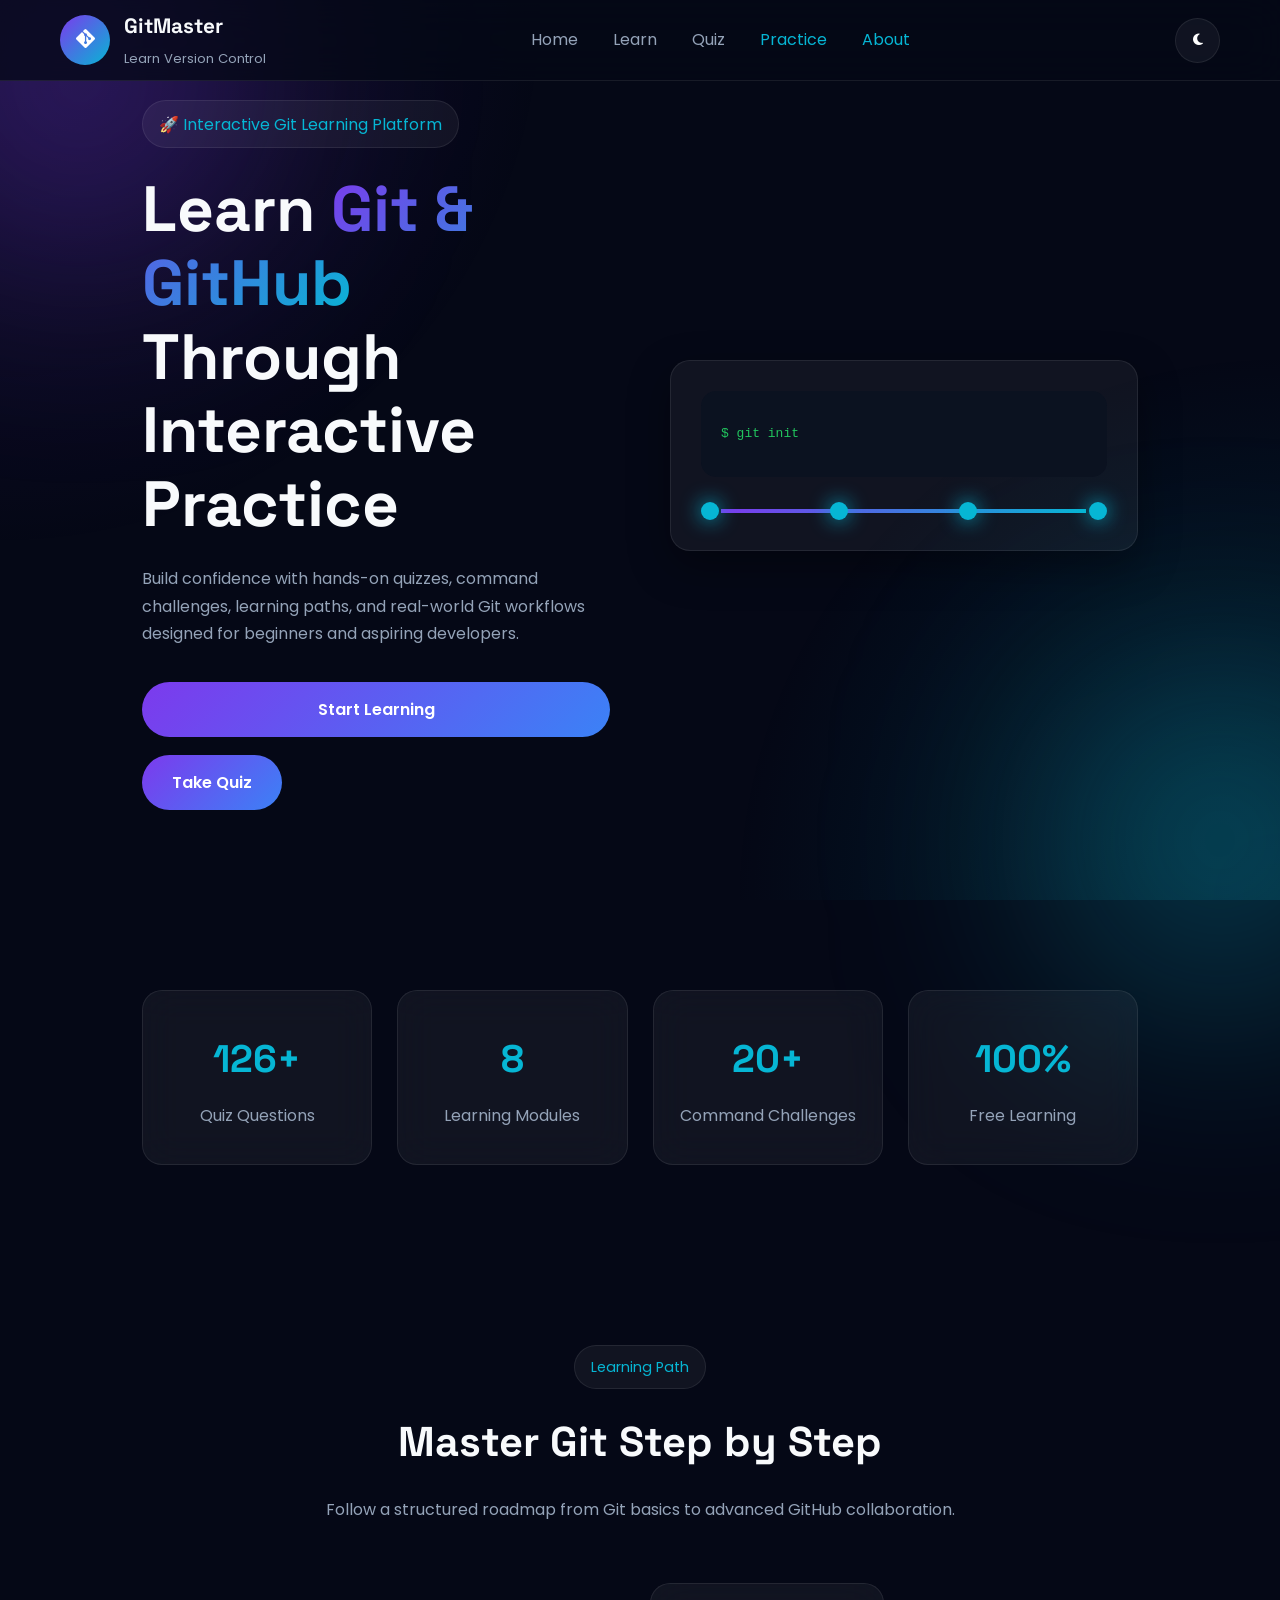
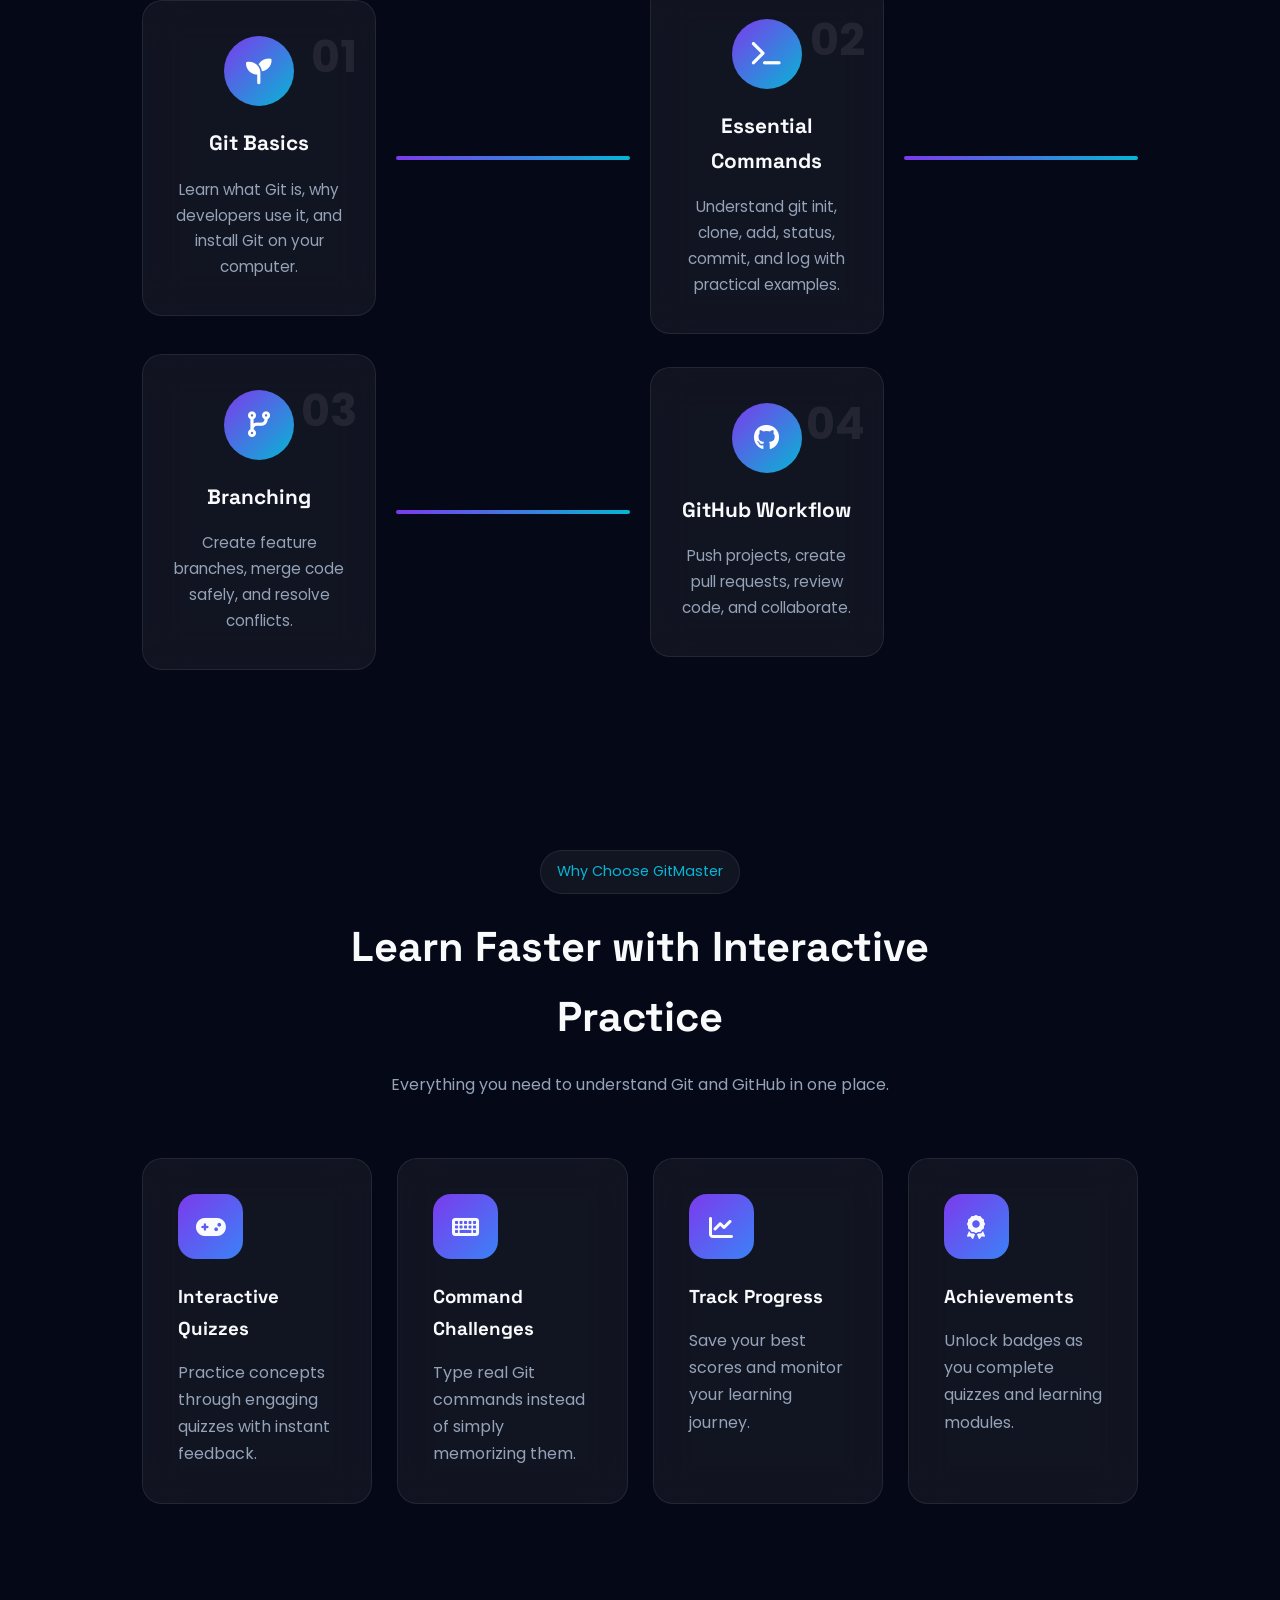
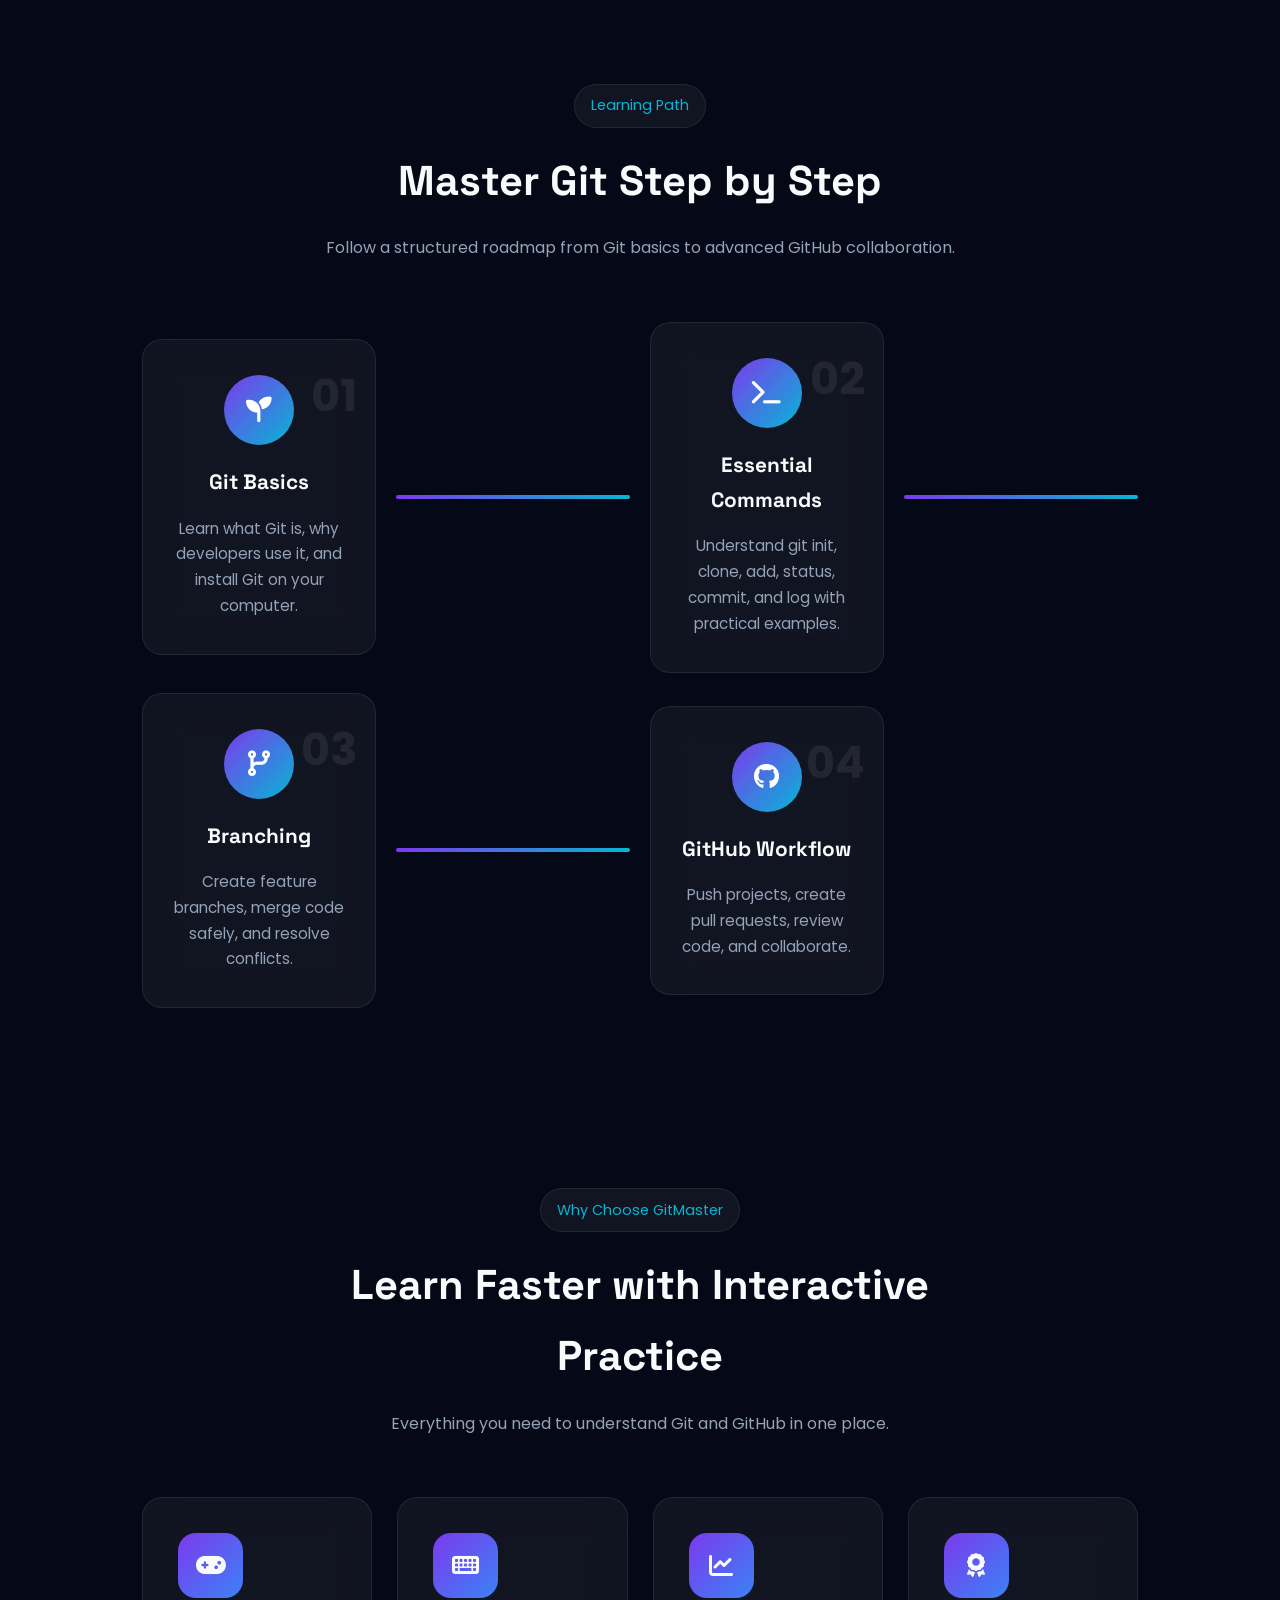
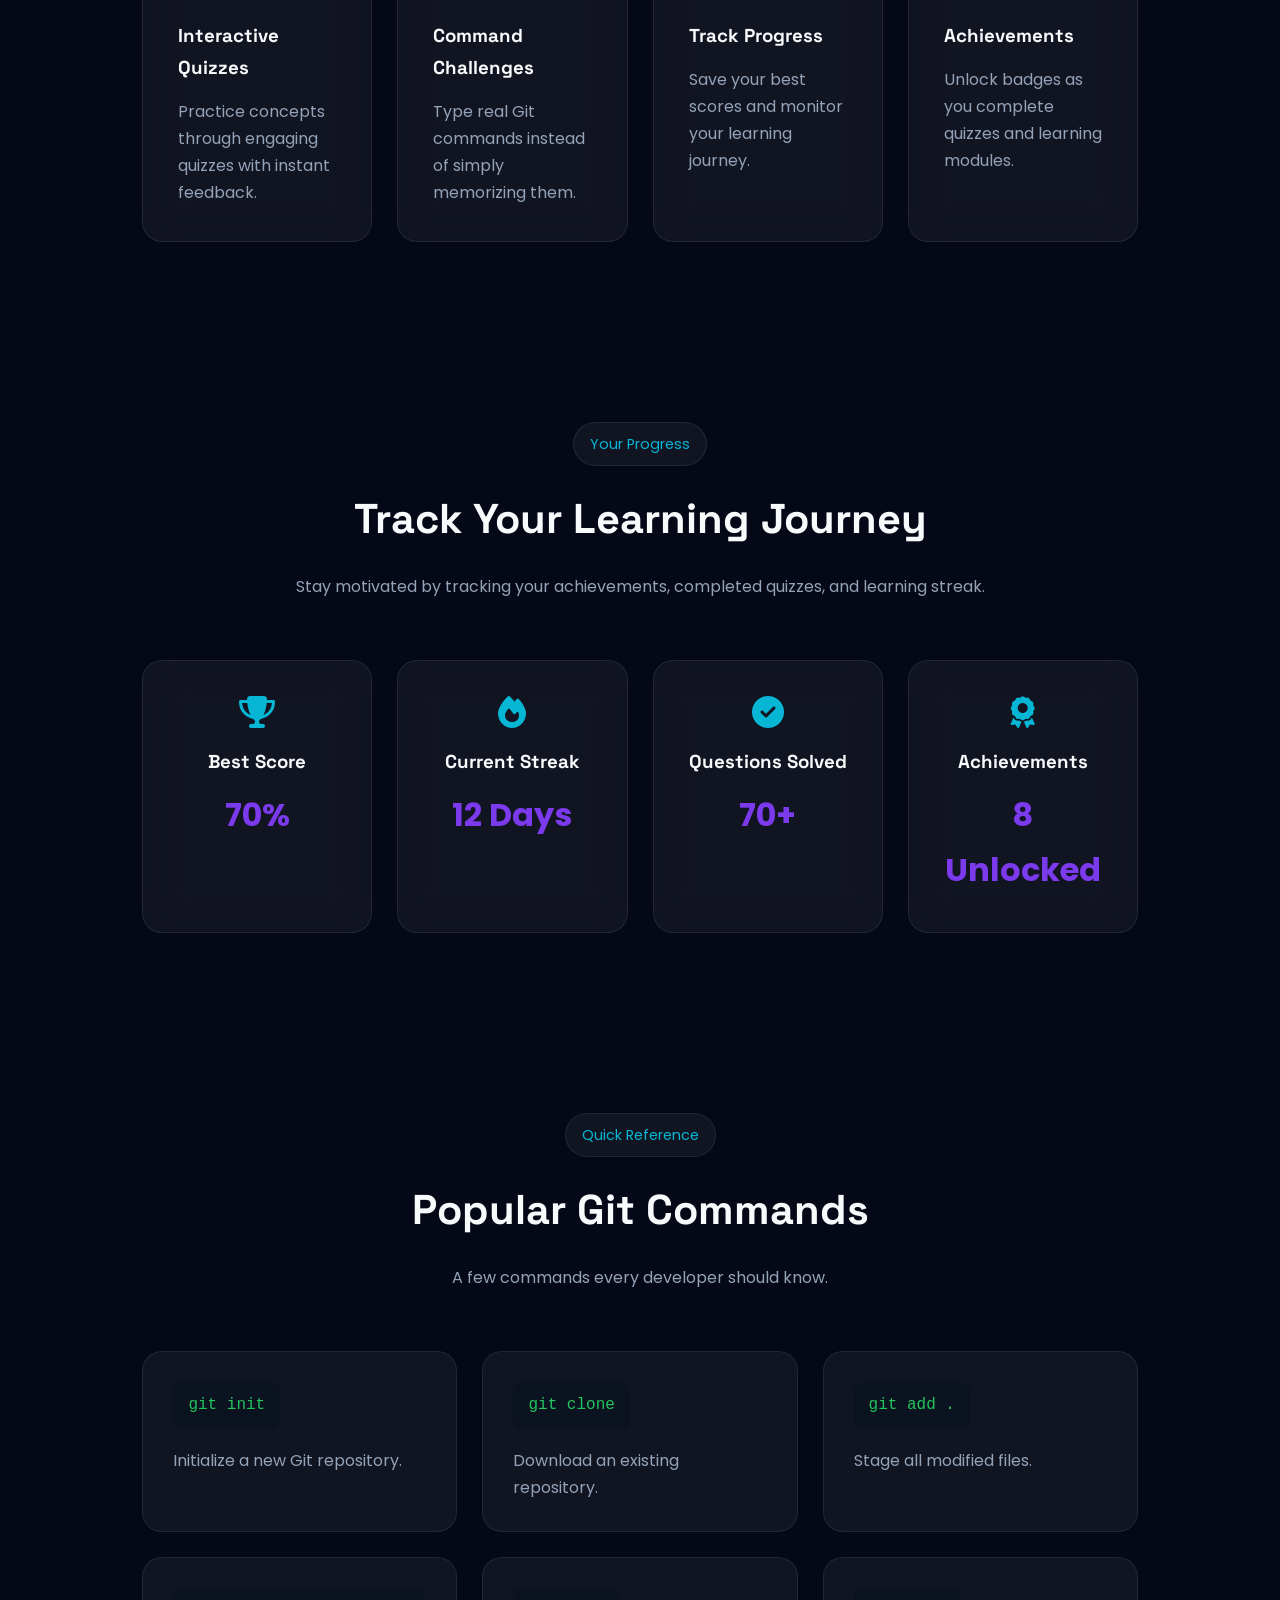
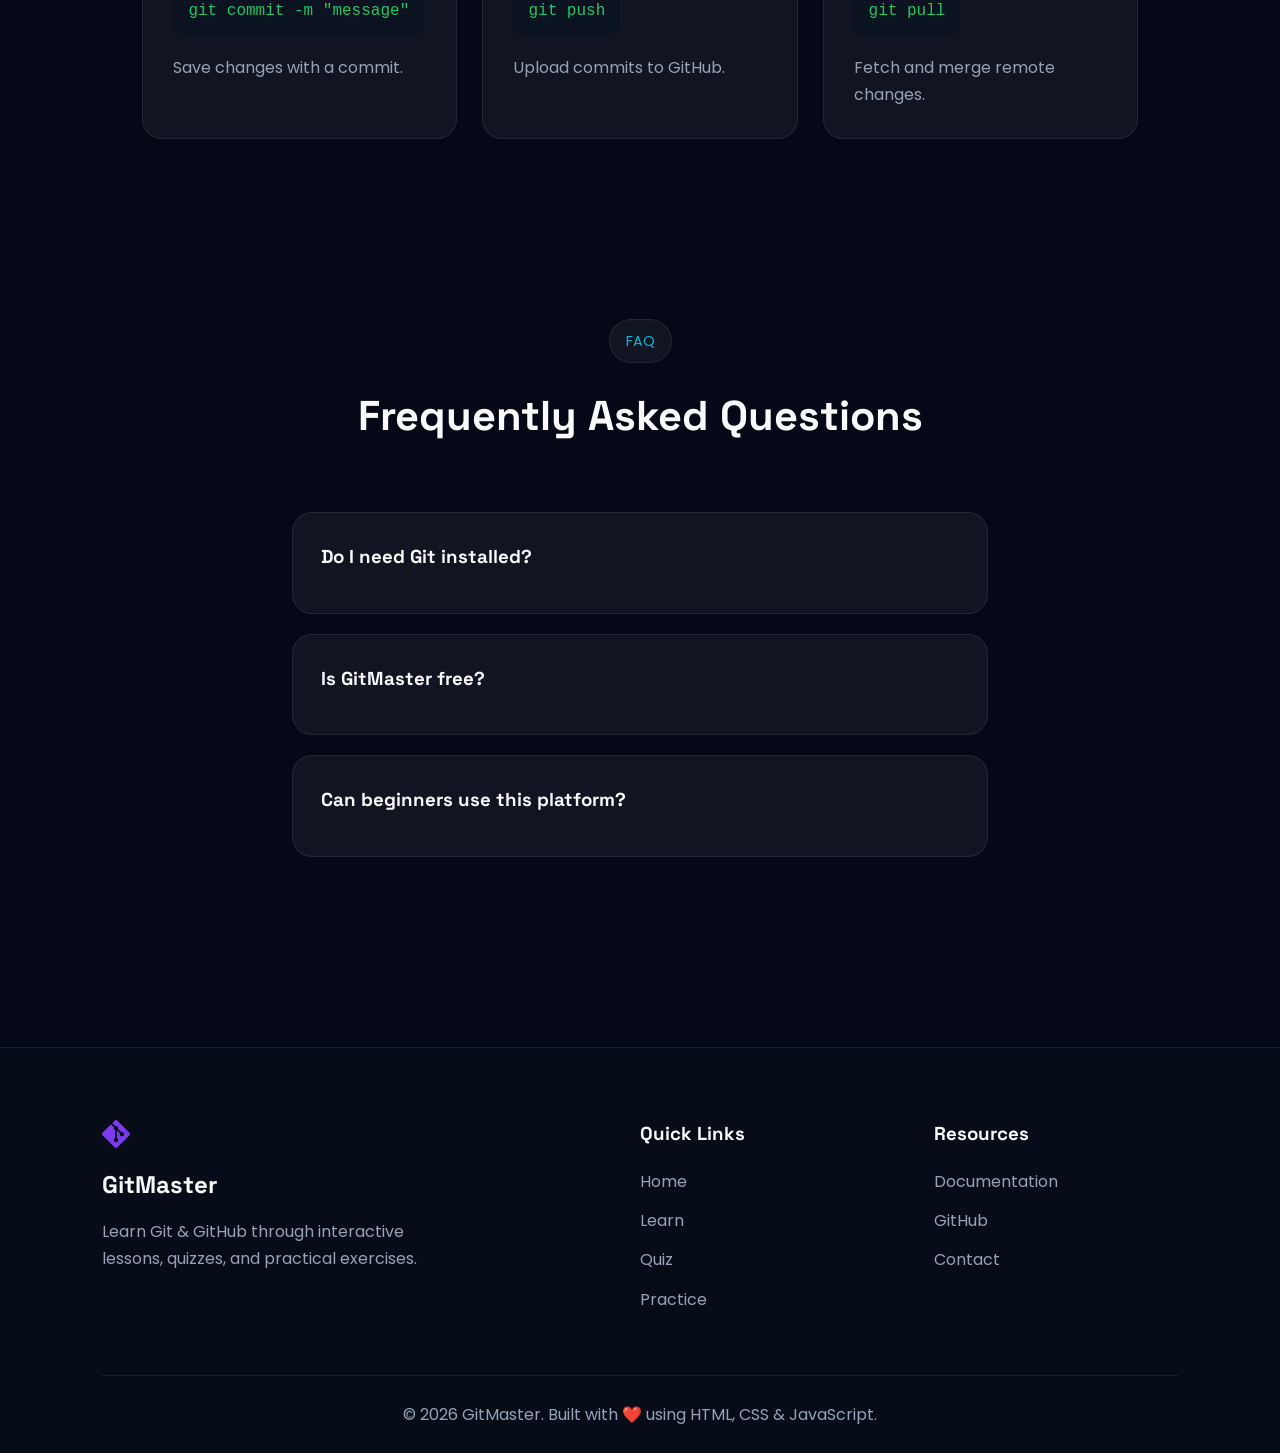
==== commit 925688af: "feat: add learn page and dedicated stylesheet" ====
--- a/index.html
+++ b/index.html
@@ -64,7 +64,7 @@
 
                 <li><a href="index.html">Home</a></li>
 
-                <li><a href="#">Learn</a></li>
+                <li><a href="learn.html">Learn</a></li>
 
                 <li><a href="quiz.html">Quiz</a></li>
 
@@ -126,7 +126,7 @@
 
             <div class="hero-buttons">
 
-                <a href="quiz.html" class="path-btn">
+                <a href="learn.html" class="path-btn">
 
                     Start Learning
 
--- a/style.css
+++ b/style.css
@@ -1072,4 +1072,121 @@
 .glow{
 box-shadow:0 0 35px rgba(124,58,237,.45);
 border-color:var(--primary)!important;
+}
+
+/*Lear.html*/
+/*================ LESSONS ================*/
+
+.lesson-section{
+
+    padding:100px 0;
+
+}
+
+.lesson-card{
+
+    background:var(--surface);
+
+    border-radius:18px;
+
+    padding:35px;
+
+    margin-top:30px;
+
+    border:1px solid rgba(255,255,255,.08);
+
+}
+
+.lesson-card h3{
+
+    margin-bottom:20px;
+
+}
+
+.lesson-card p{
+
+    line-height:1.9;
+
+    color:var(--muted);
+
+}
+
+.lesson-list{
+
+    margin-left:20px;
+
+    color:var(--muted);
+
+    line-height:2;
+
+}
+
+.feature-grid{
+
+    display:grid;
+
+    grid-template-columns:repeat(auto-fit,minmax(220px,1fr));
+
+    gap:25px;
+
+    margin-top:25px;
+
+}
+
+.feature-item{
+
+    background:var(--surface-2);
+
+    border-radius:16px;
+
+    padding:25px;
+
+    text-align:center;
+
+}
+
+.feature-item i{
+
+    font-size:2rem;
+
+    color:var(--primary);
+
+    margin-bottom:15px;
+
+}
+
+.feature-item h4{
+
+    margin-bottom:10px;
+
+}
+
+/*=========== CODE BLOCKS ===========*/
+
+pre{
+
+    background:#0b1120;
+
+    border-radius:14px;
+
+    padding:20px;
+
+    margin-top:20px;
+
+    overflow-x:auto;
+
+    border-left:4px solid var(--primary);
+
+}
+
+pre code{
+
+    font-family:monospace;
+
+    color:#e2e8f0;
+
+    font-size:15px;
+
+    line-height:1.8;
+
 }
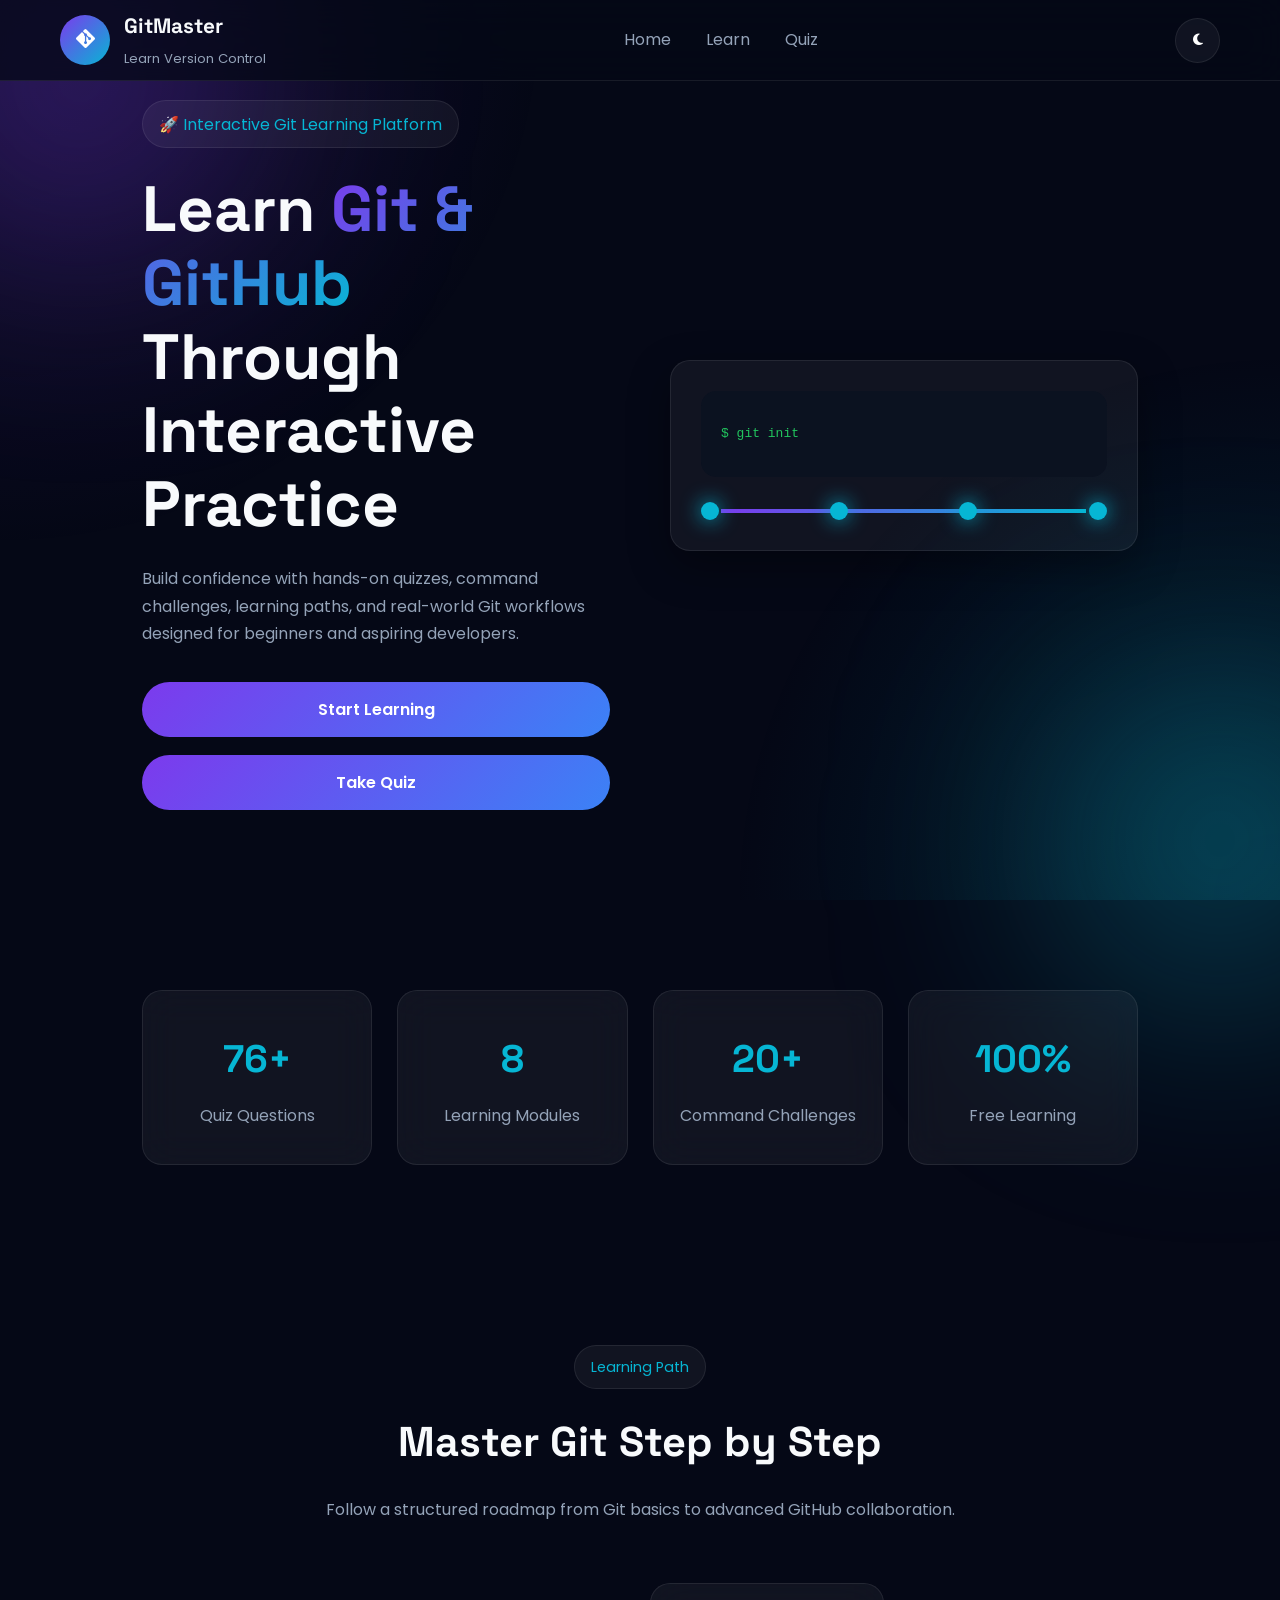
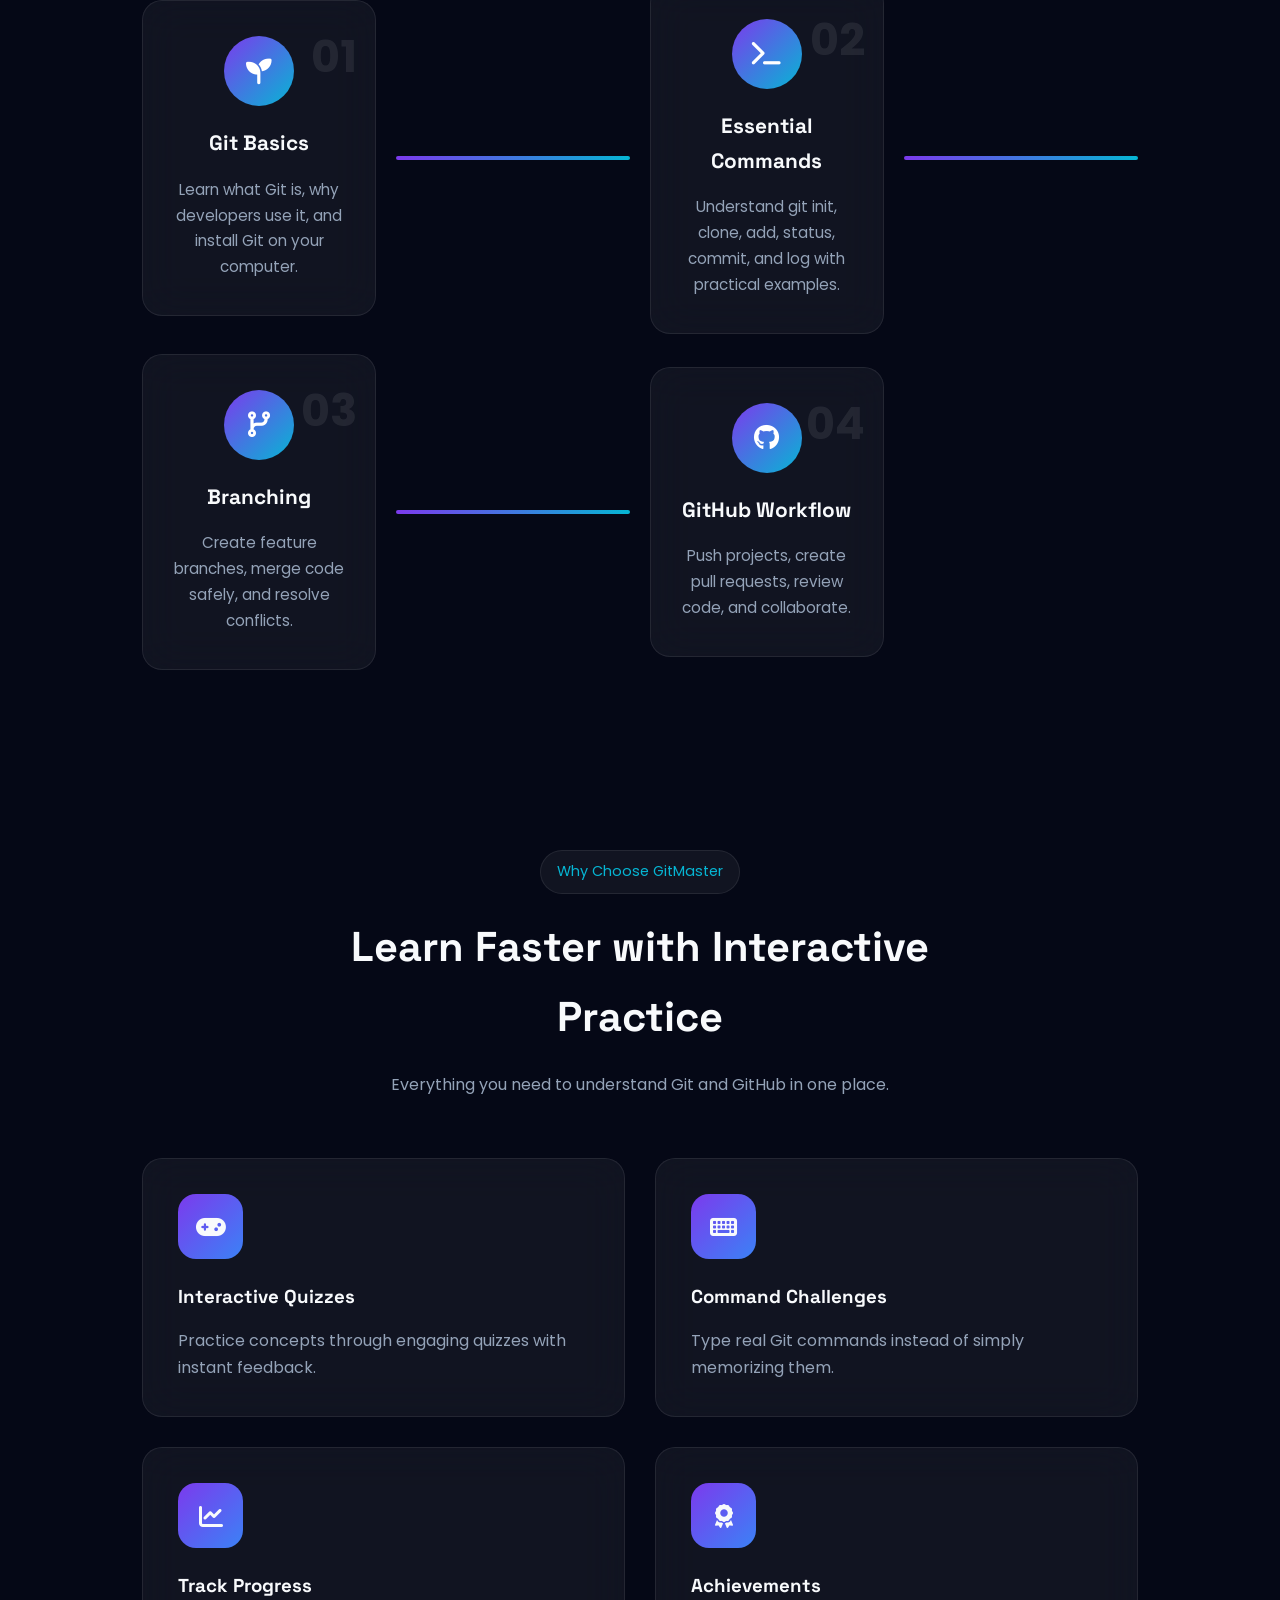
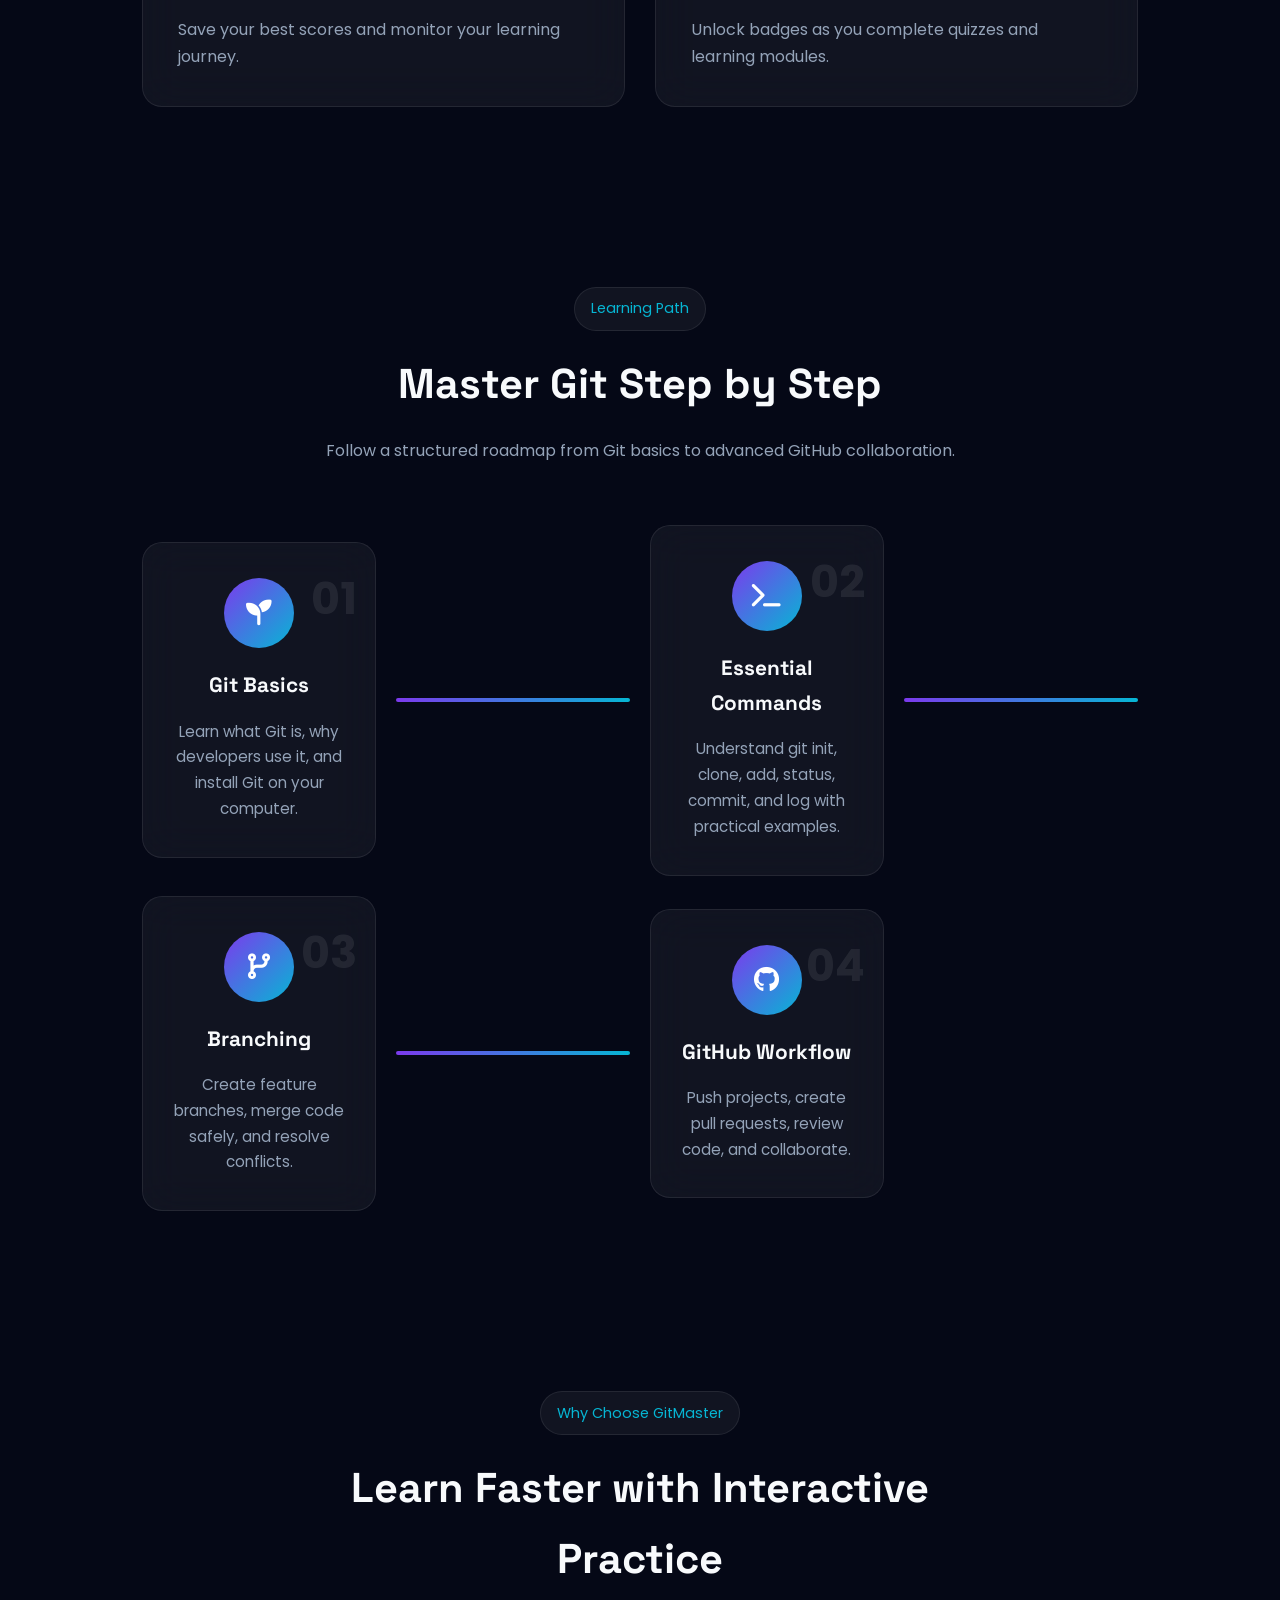
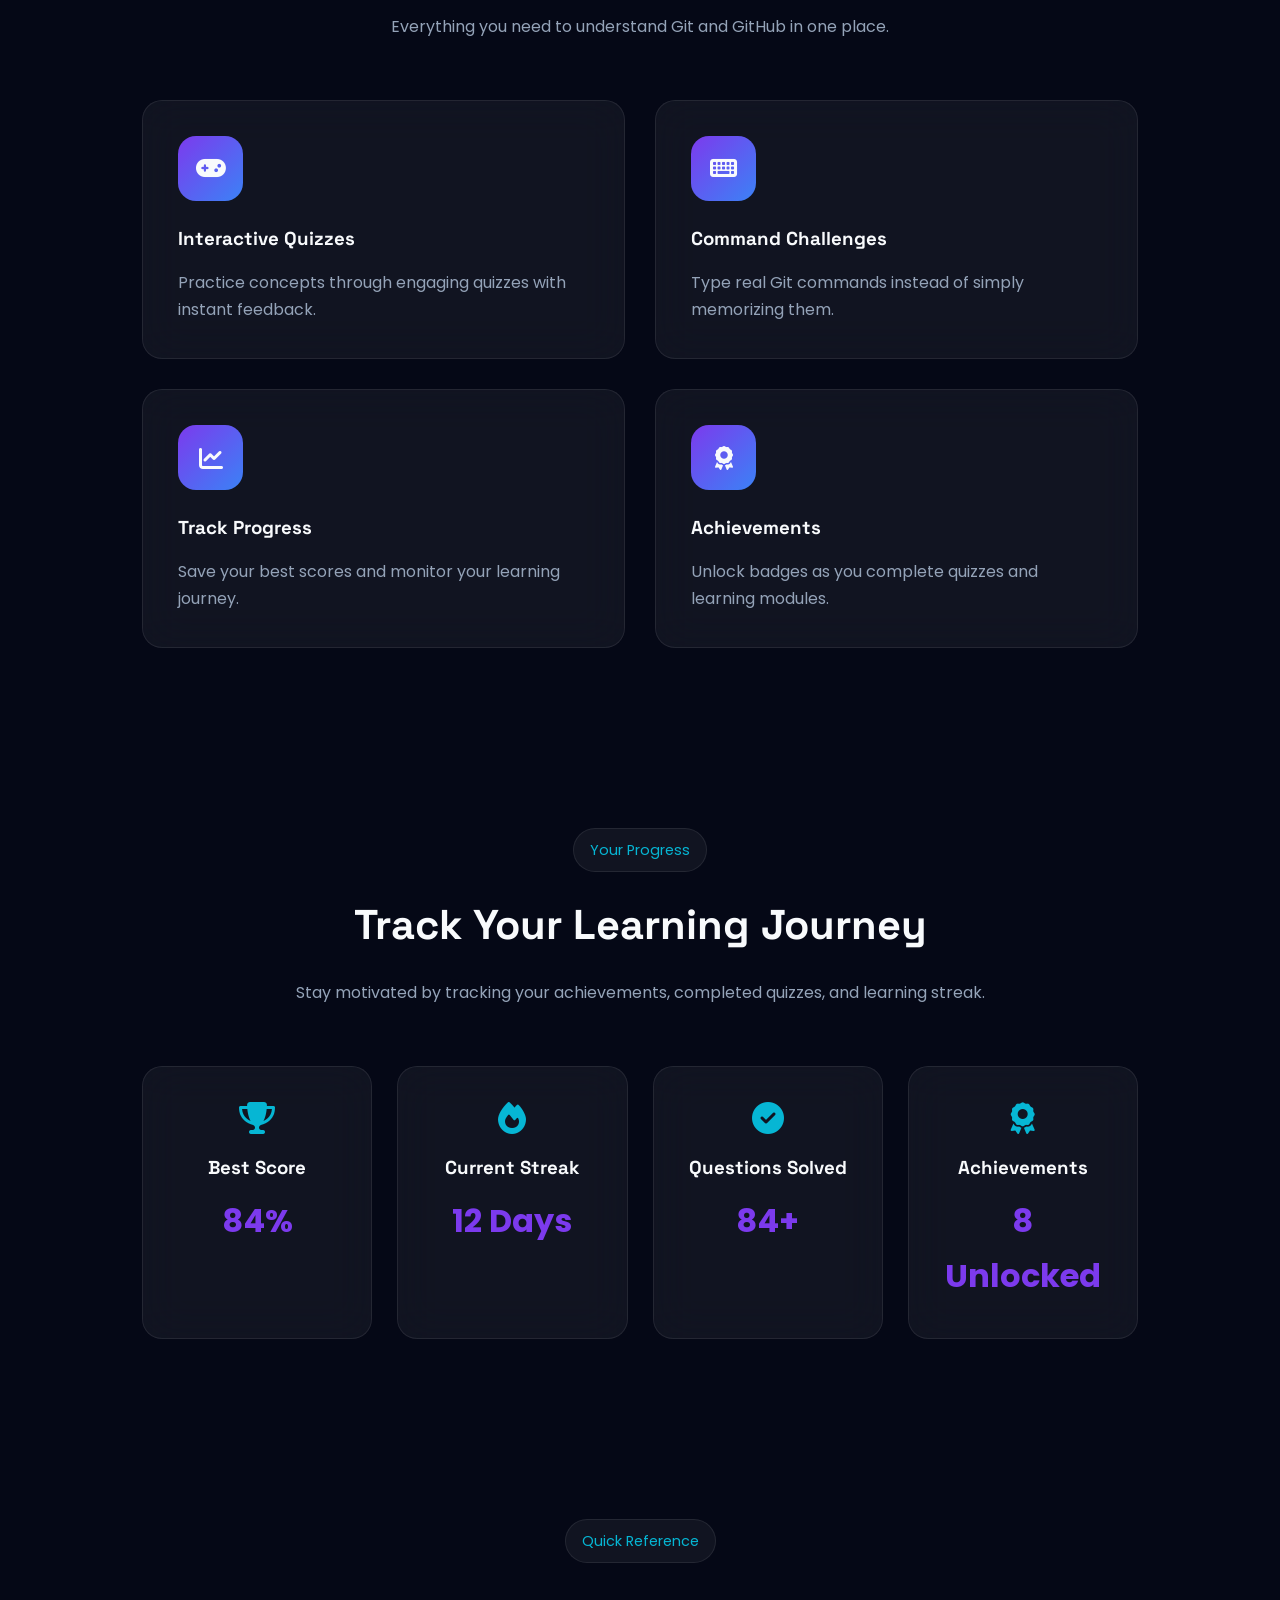
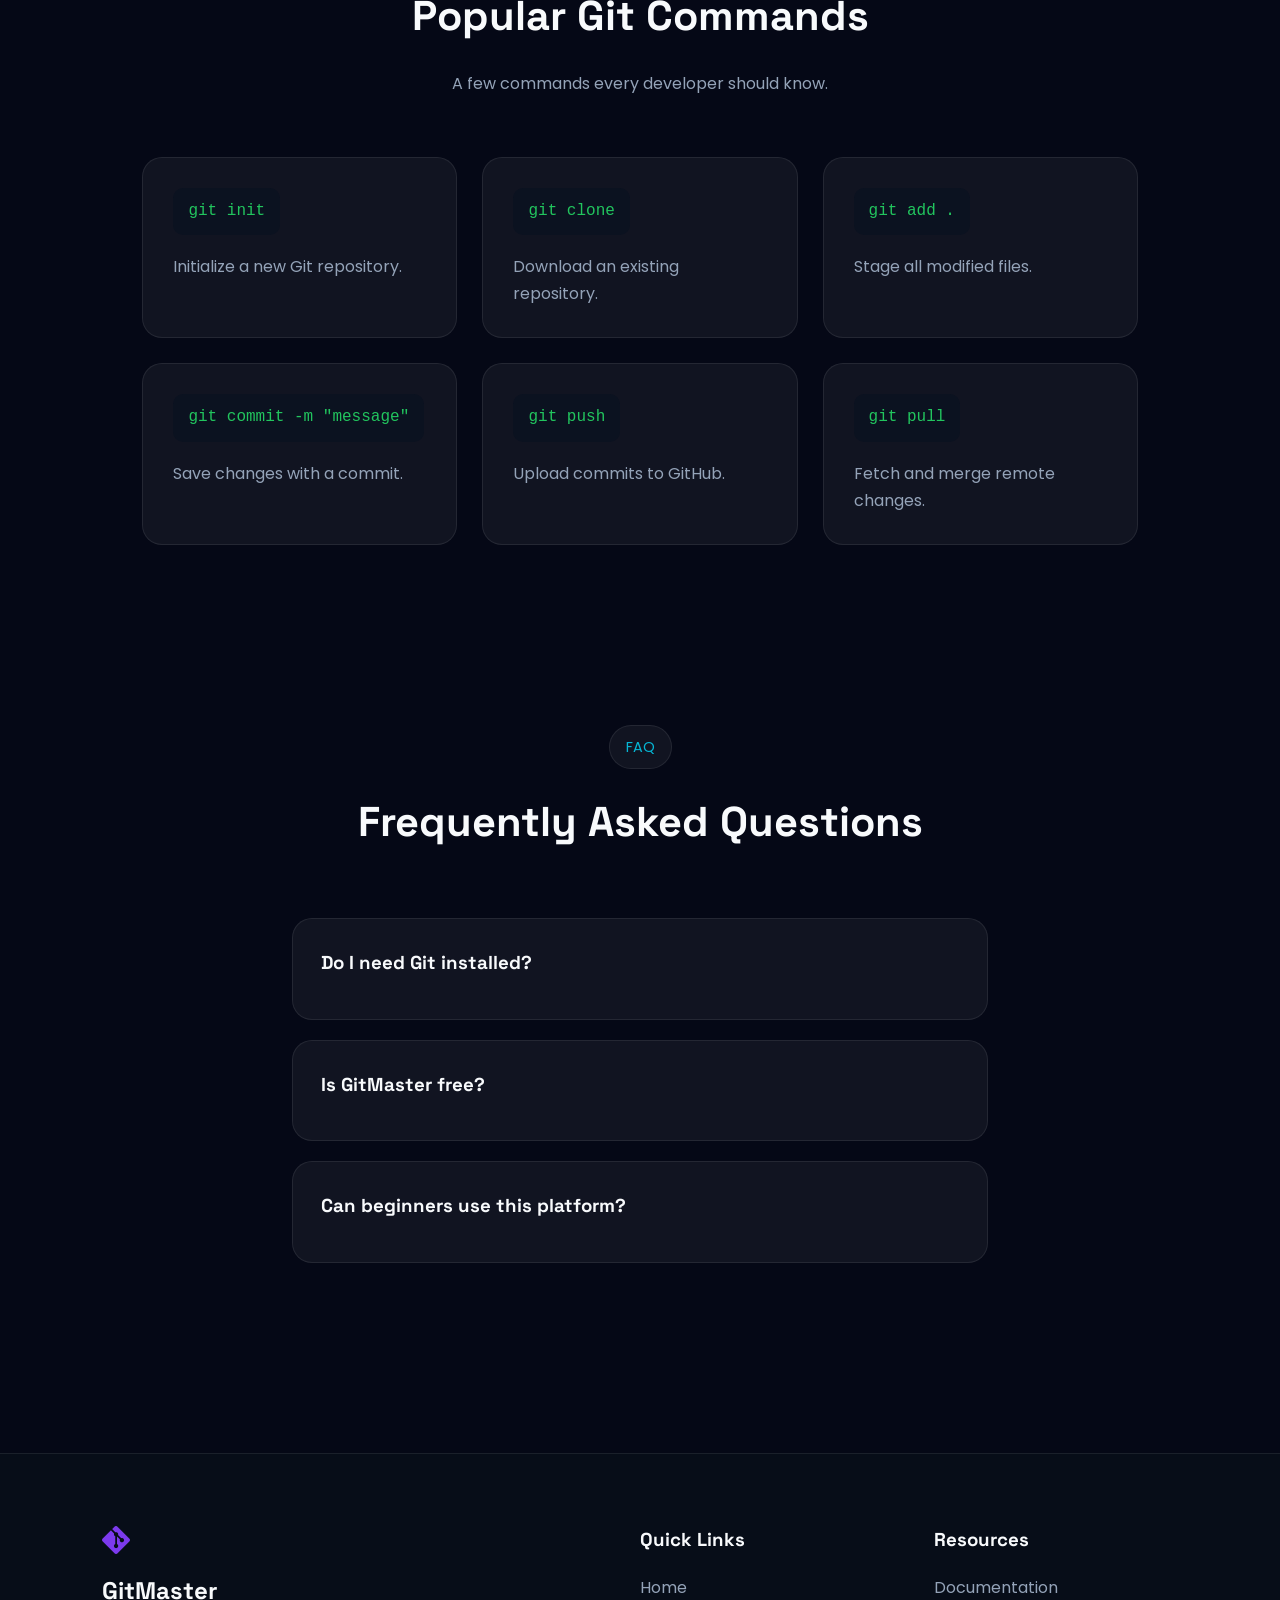
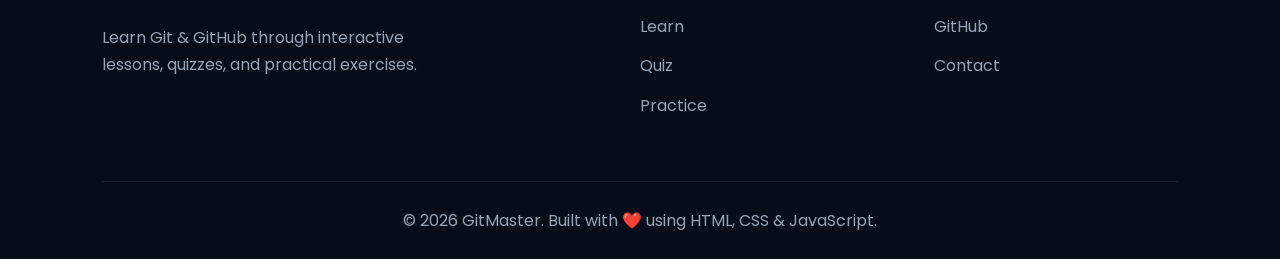
==== commit 275cc84b: "style: improve hero buttons layout and consistency" ====
--- a/index.html
+++ b/index.html
@@ -42,13 +42,10 @@
     <div class="blur blur-two"></div>
 
     <!-- ================= NAVBAR ================= -->
-
     <header>
-
         <nav class="navbar">
 
             <a href="#" class="logo">
-
                 <div class="logo-icon">
                     <i class="fab fa-git-alt"></i>
                 </div>
@@ -57,41 +54,23 @@
                     <h2>GitMaster</h2>
                     <span>Learn Version Control</span>
                 </div>
-
             </a>
 
             <ul class="nav-links">
-
                 <li><a href="index.html">Home</a></li>
-
                 <li><a href="learn.html">Learn</a></li>
-
                 <li><a href="quiz.html">Quiz</a></li>
-
-                <li><a href="#">Practice</a></li>
-
-                <li><a href="#">About</a></li>
-
             </ul>
 
             <div class="nav-actions">
-
                 <button id="theme-btn">
-
                     <i class="fas fa-moon"></i>
-
                 </button>
-
                 <button class="menu-btn">
-
                     <i class="fas fa-bars"></i>
-
                 </button>
-
-            </div>
-
+            </div>
         </nav>
-
     </header>
 
     <!-- ================= HERO ================= -->
@@ -186,7 +165,7 @@
 
         <div class="stat-card">
 
-            <h2>150+</h2>
+            <h2>80+</h2>
 
             <p>Quiz Questions</p>
 
--- a/style.css
+++ b/style.css
@@ -323,9 +323,15 @@
 }
 
 .hero-buttons{
-  display:flex;
-  gap:18px;
-  flex-wrap:wrap;
+display:flex;
+flex-direction:column;
+gap:18px;
+max-width:520px;
+}
+
+.hero-buttons .btn{
+width:100%;
+justify-content:center;
 }
 
 .hero-visual{
@@ -1072,121 +1078,4 @@
 .glow{
 box-shadow:0 0 35px rgba(124,58,237,.45);
 border-color:var(--primary)!important;
-}
-
-/*Lear.html*/
-/*================ LESSONS ================*/
-
-.lesson-section{
-
-    padding:100px 0;
-
-}
-
-.lesson-card{
-
-    background:var(--surface);
-
-    border-radius:18px;
-
-    padding:35px;
-
-    margin-top:30px;
-
-    border:1px solid rgba(255,255,255,.08);
-
-}
-
-.lesson-card h3{
-
-    margin-bottom:20px;
-
-}
-
-.lesson-card p{
-
-    line-height:1.9;
-
-    color:var(--muted);
-
-}
-
-.lesson-list{
-
-    margin-left:20px;
-
-    color:var(--muted);
-
-    line-height:2;
-
-}
-
-.feature-grid{
-
-    display:grid;
-
-    grid-template-columns:repeat(auto-fit,minmax(220px,1fr));
-
-    gap:25px;
-
-    margin-top:25px;
-
-}
-
-.feature-item{
-
-    background:var(--surface-2);
-
-    border-radius:16px;
-
-    padding:25px;
-
-    text-align:center;
-
-}
-
-.feature-item i{
-
-    font-size:2rem;
-
-    color:var(--primary);
-
-    margin-bottom:15px;
-
-}
-
-.feature-item h4{
-
-    margin-bottom:10px;
-
-}
-
-/*=========== CODE BLOCKS ===========*/
-
-pre{
-
-    background:#0b1120;
-
-    border-radius:14px;
-
-    padding:20px;
-
-    margin-top:20px;
-
-    overflow-x:auto;
-
-    border-left:4px solid var(--primary);
-
-}
-
-pre code{
-
-    font-family:monospace;
-
-    color:#e2e8f0;
-
-    font-size:15px;
-
-    line-height:1.8;
-
 }
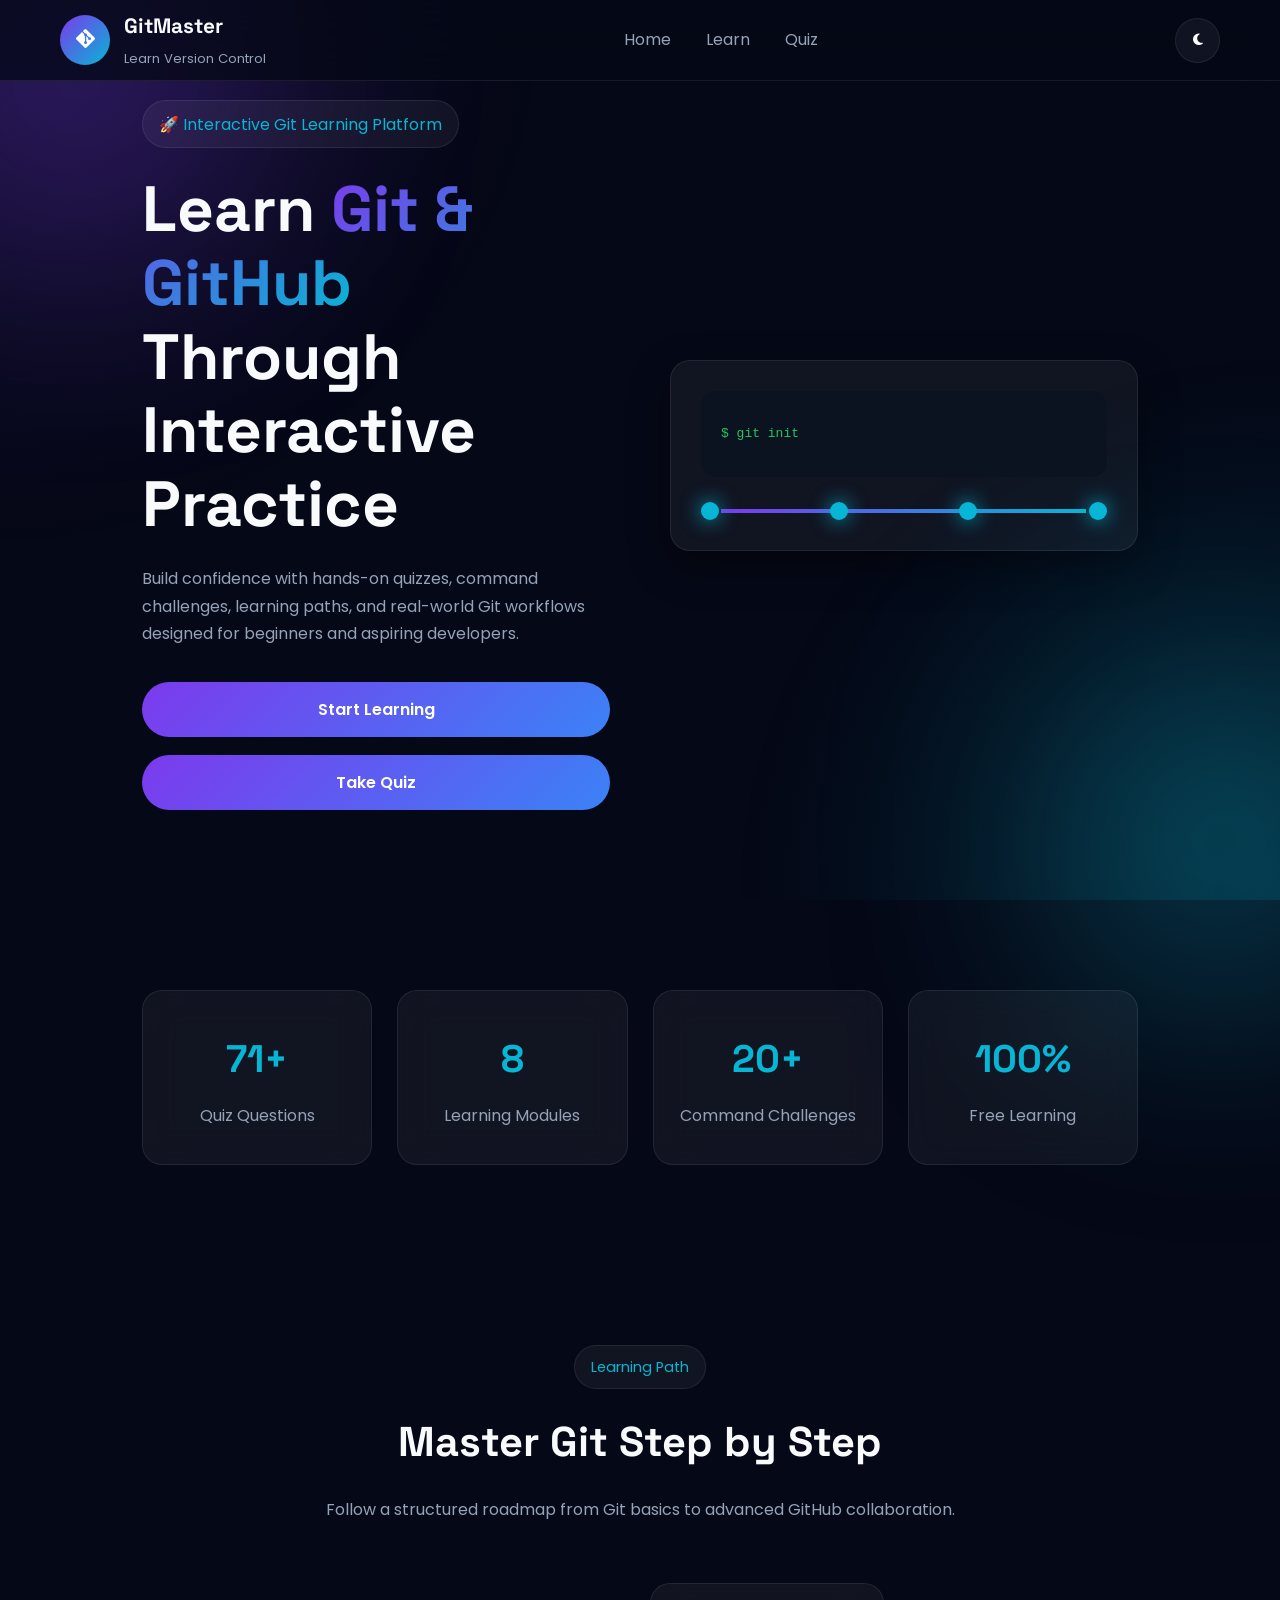
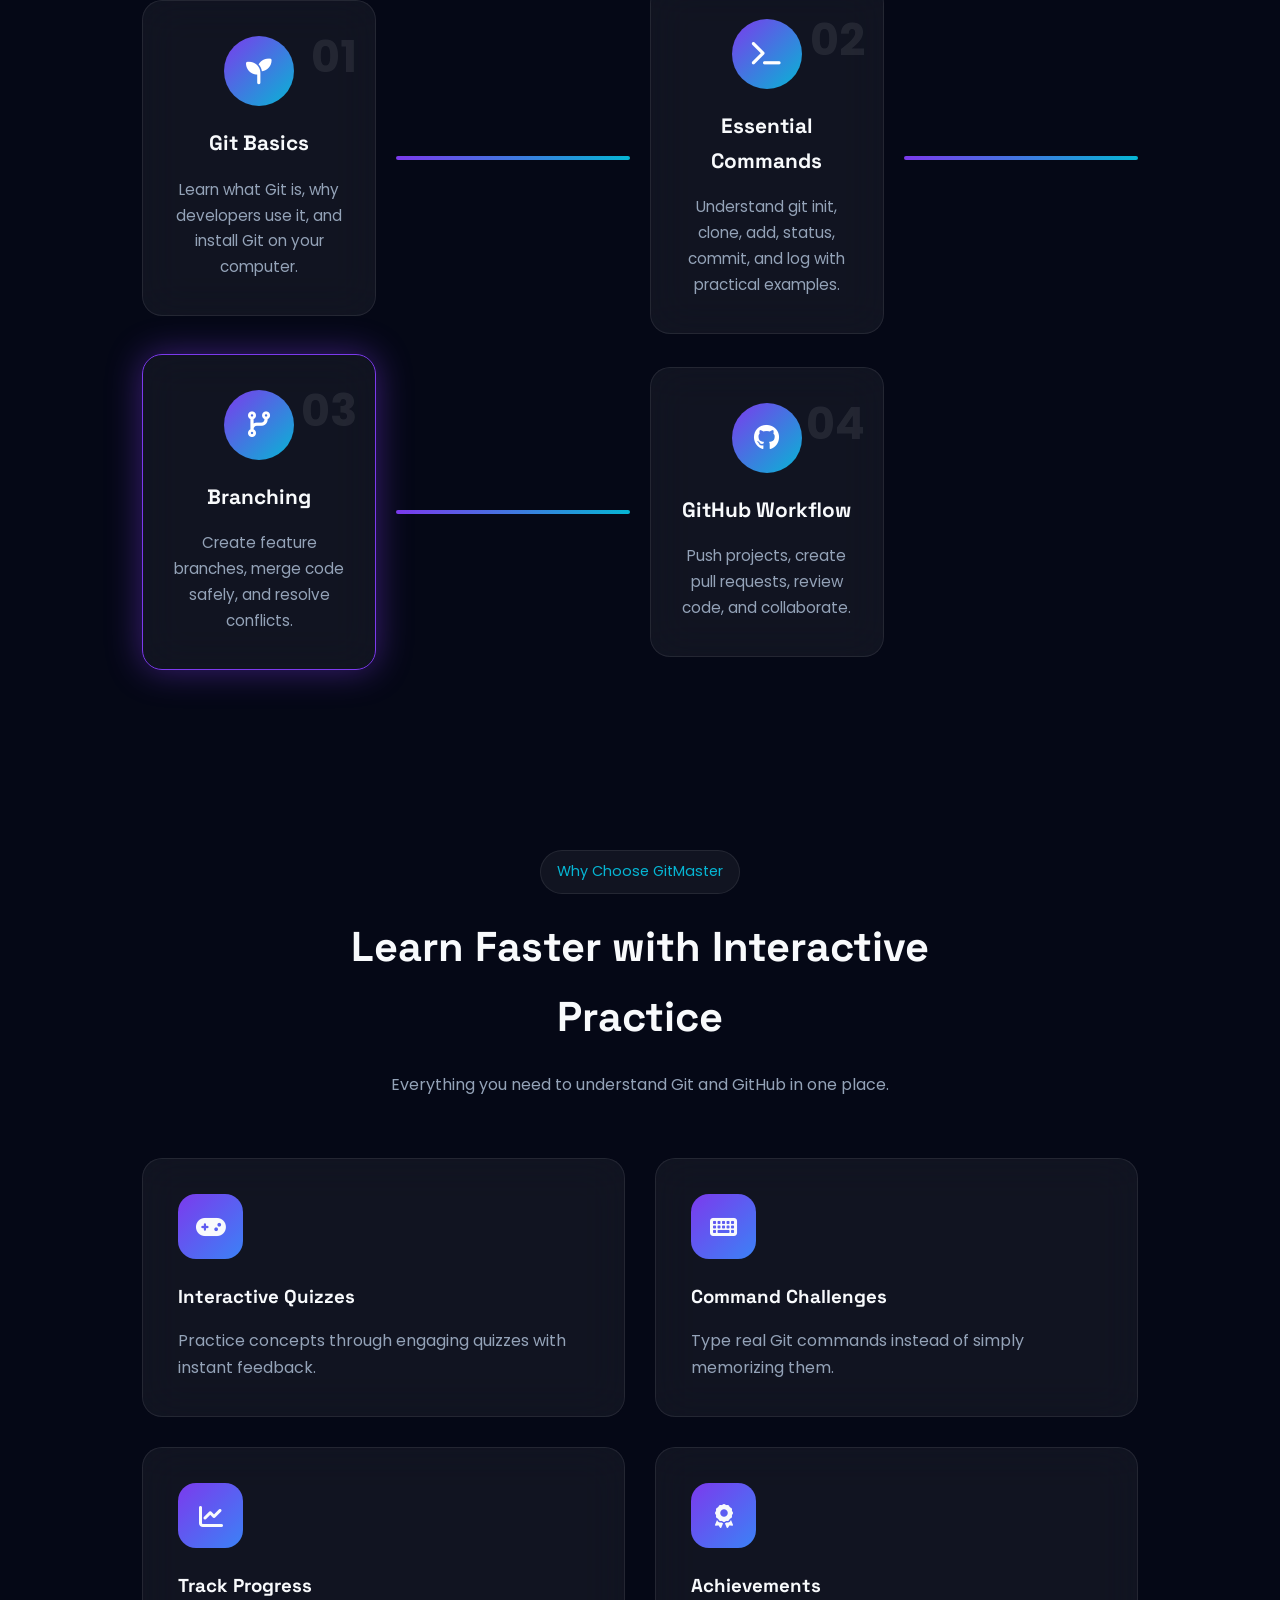
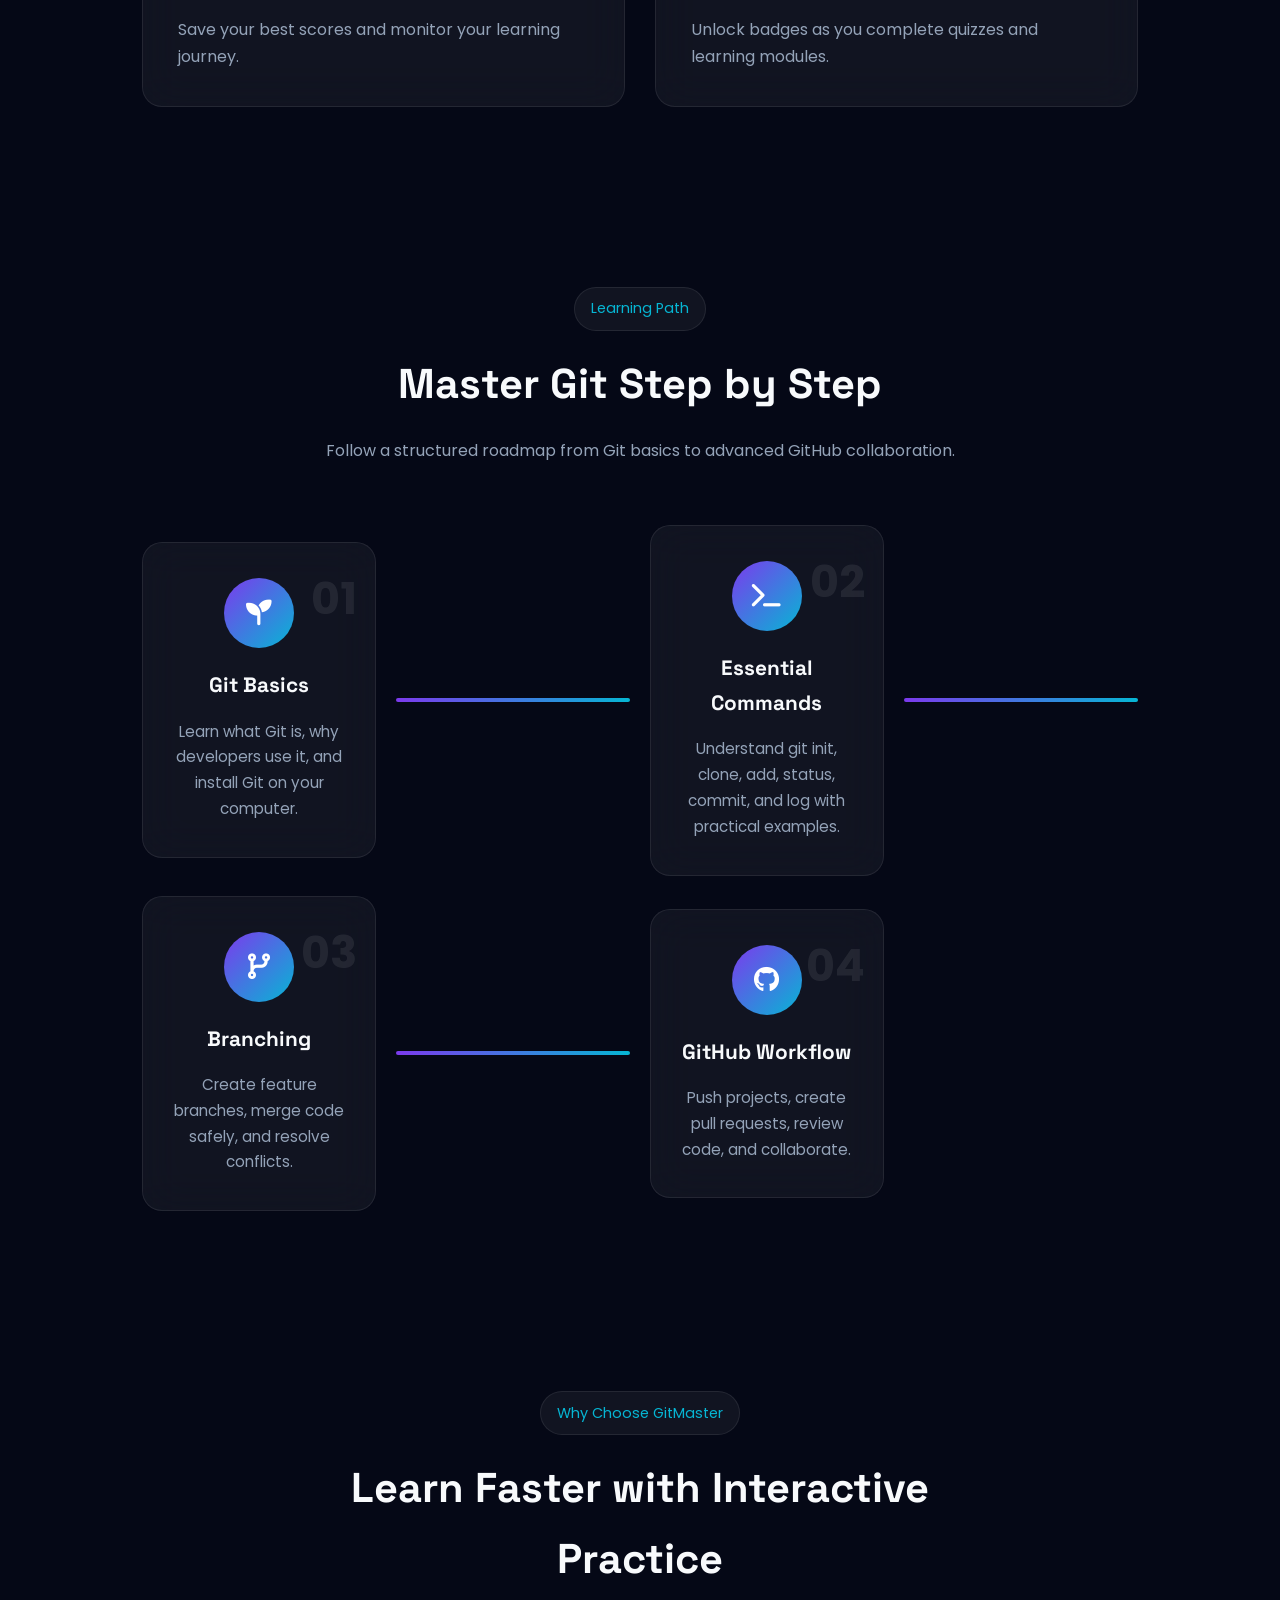
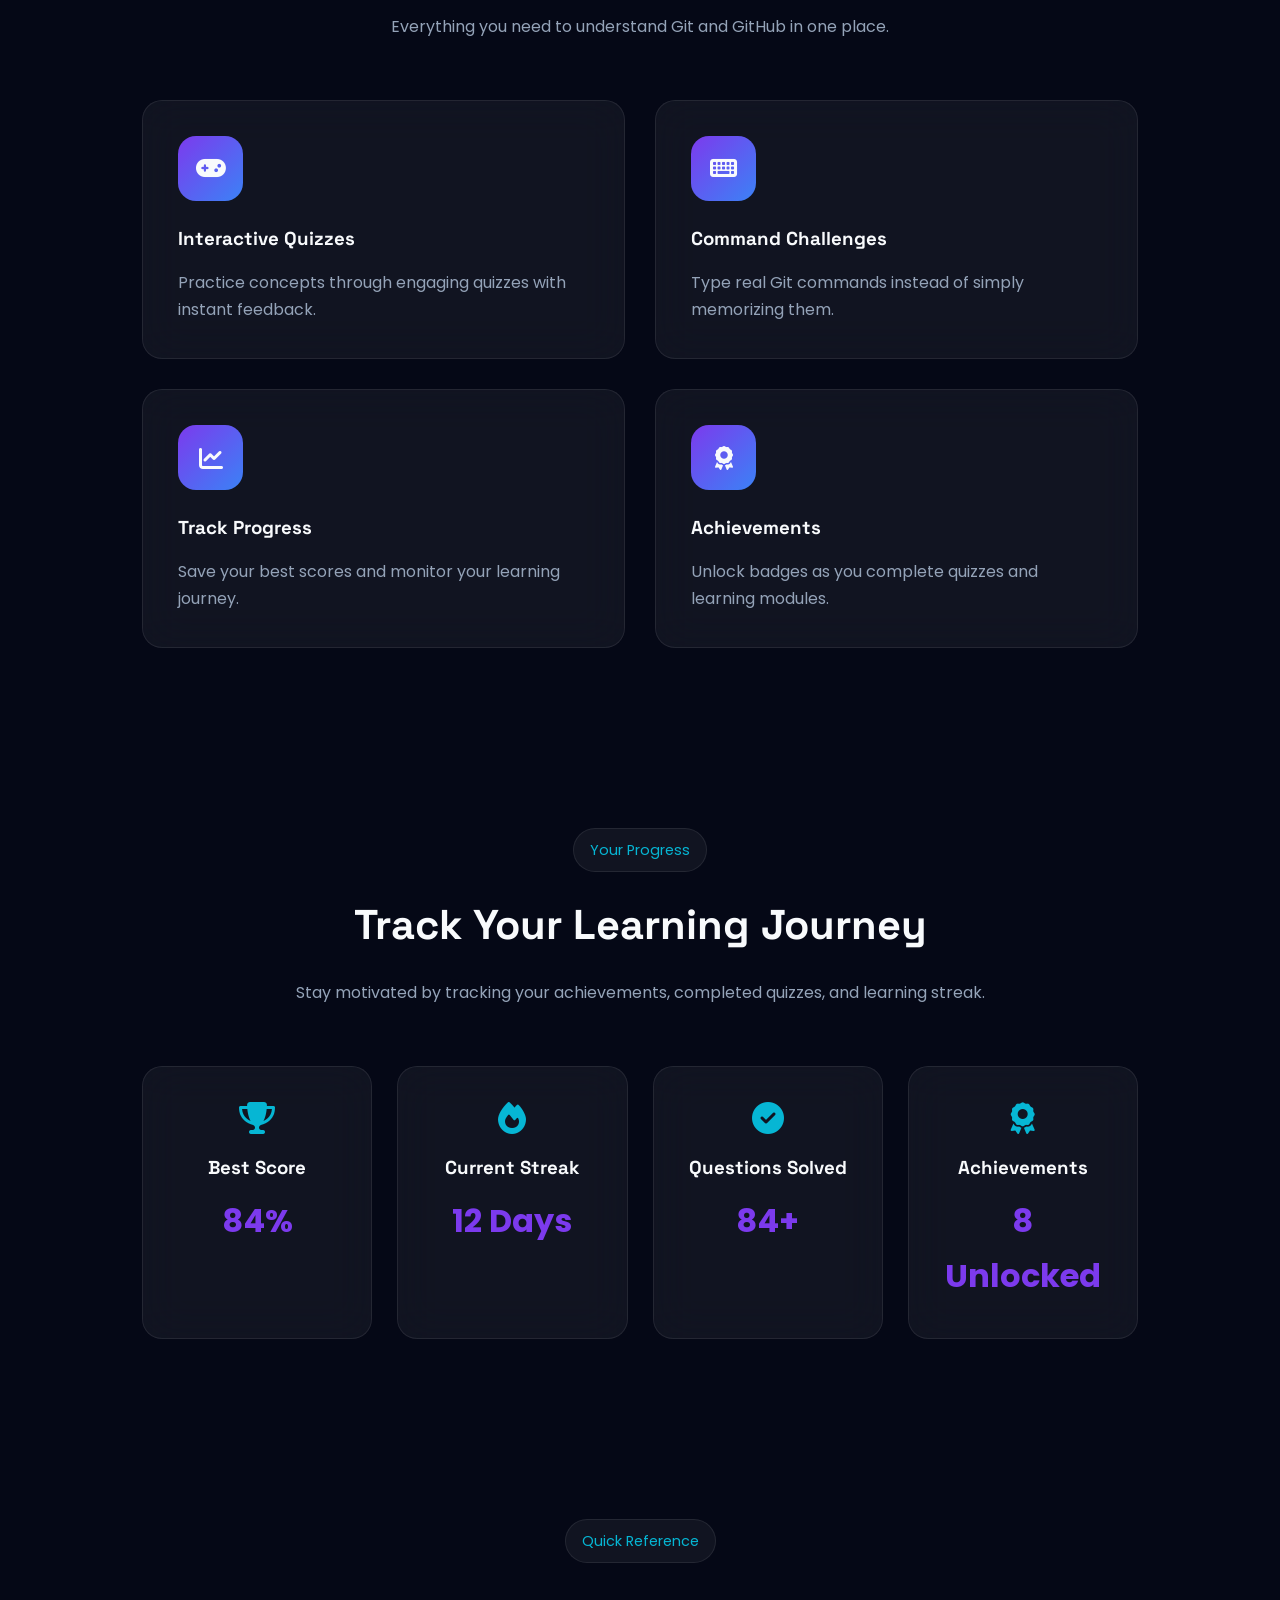
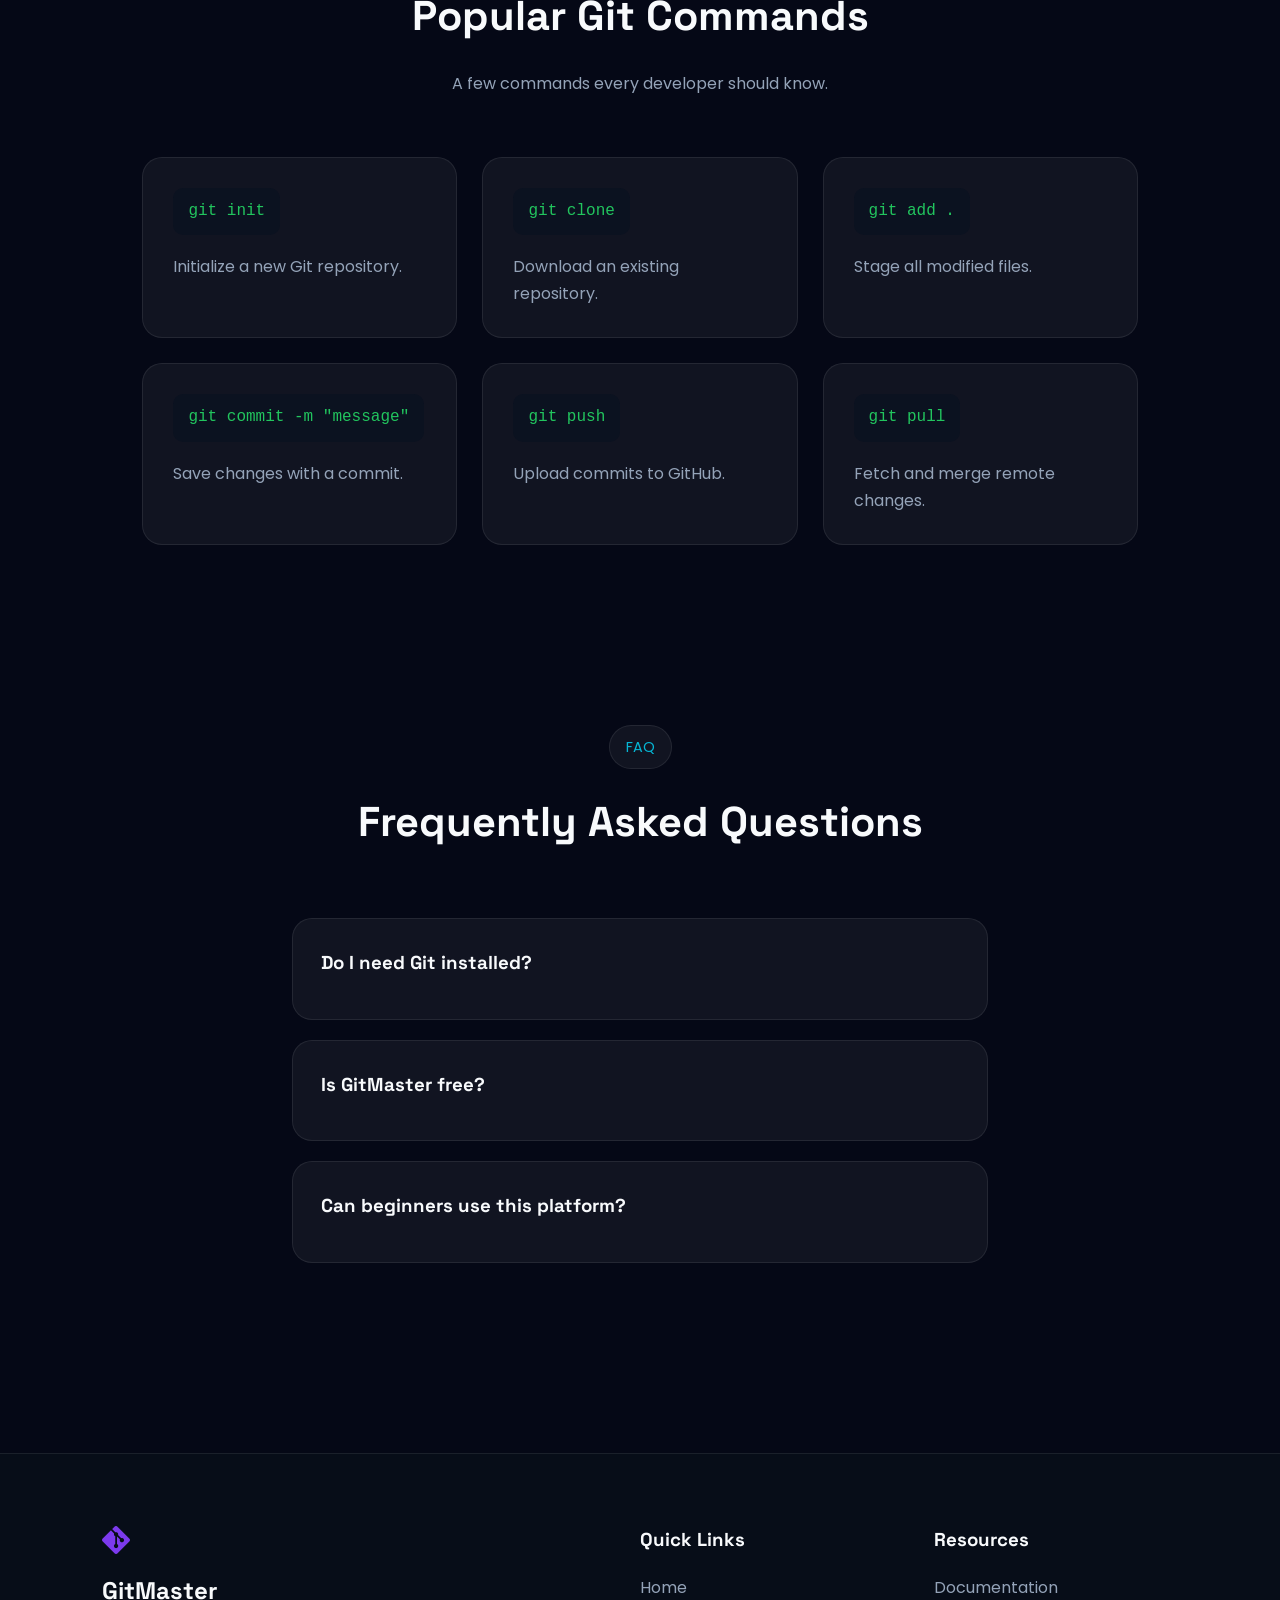
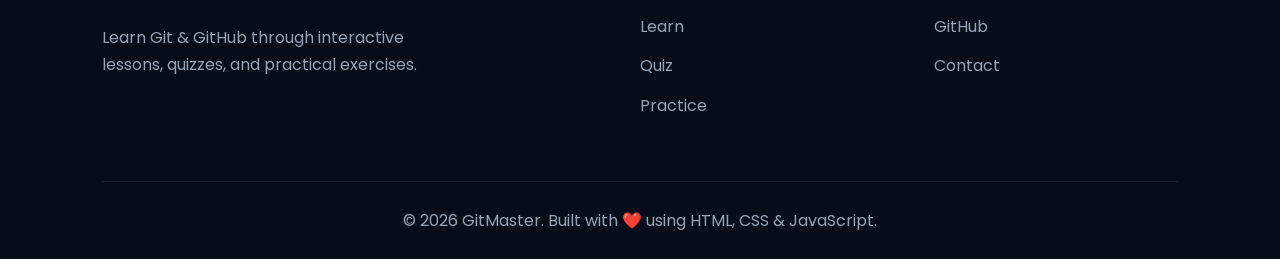
==== commit 960da620: "feat: enhance html" ====
--- a/index.html
+++ b/index.html
@@ -170,6 +170,7 @@
             <p>Quiz Questions</p>
 
         </div>
+        
 
         <div class="stat-card">
 
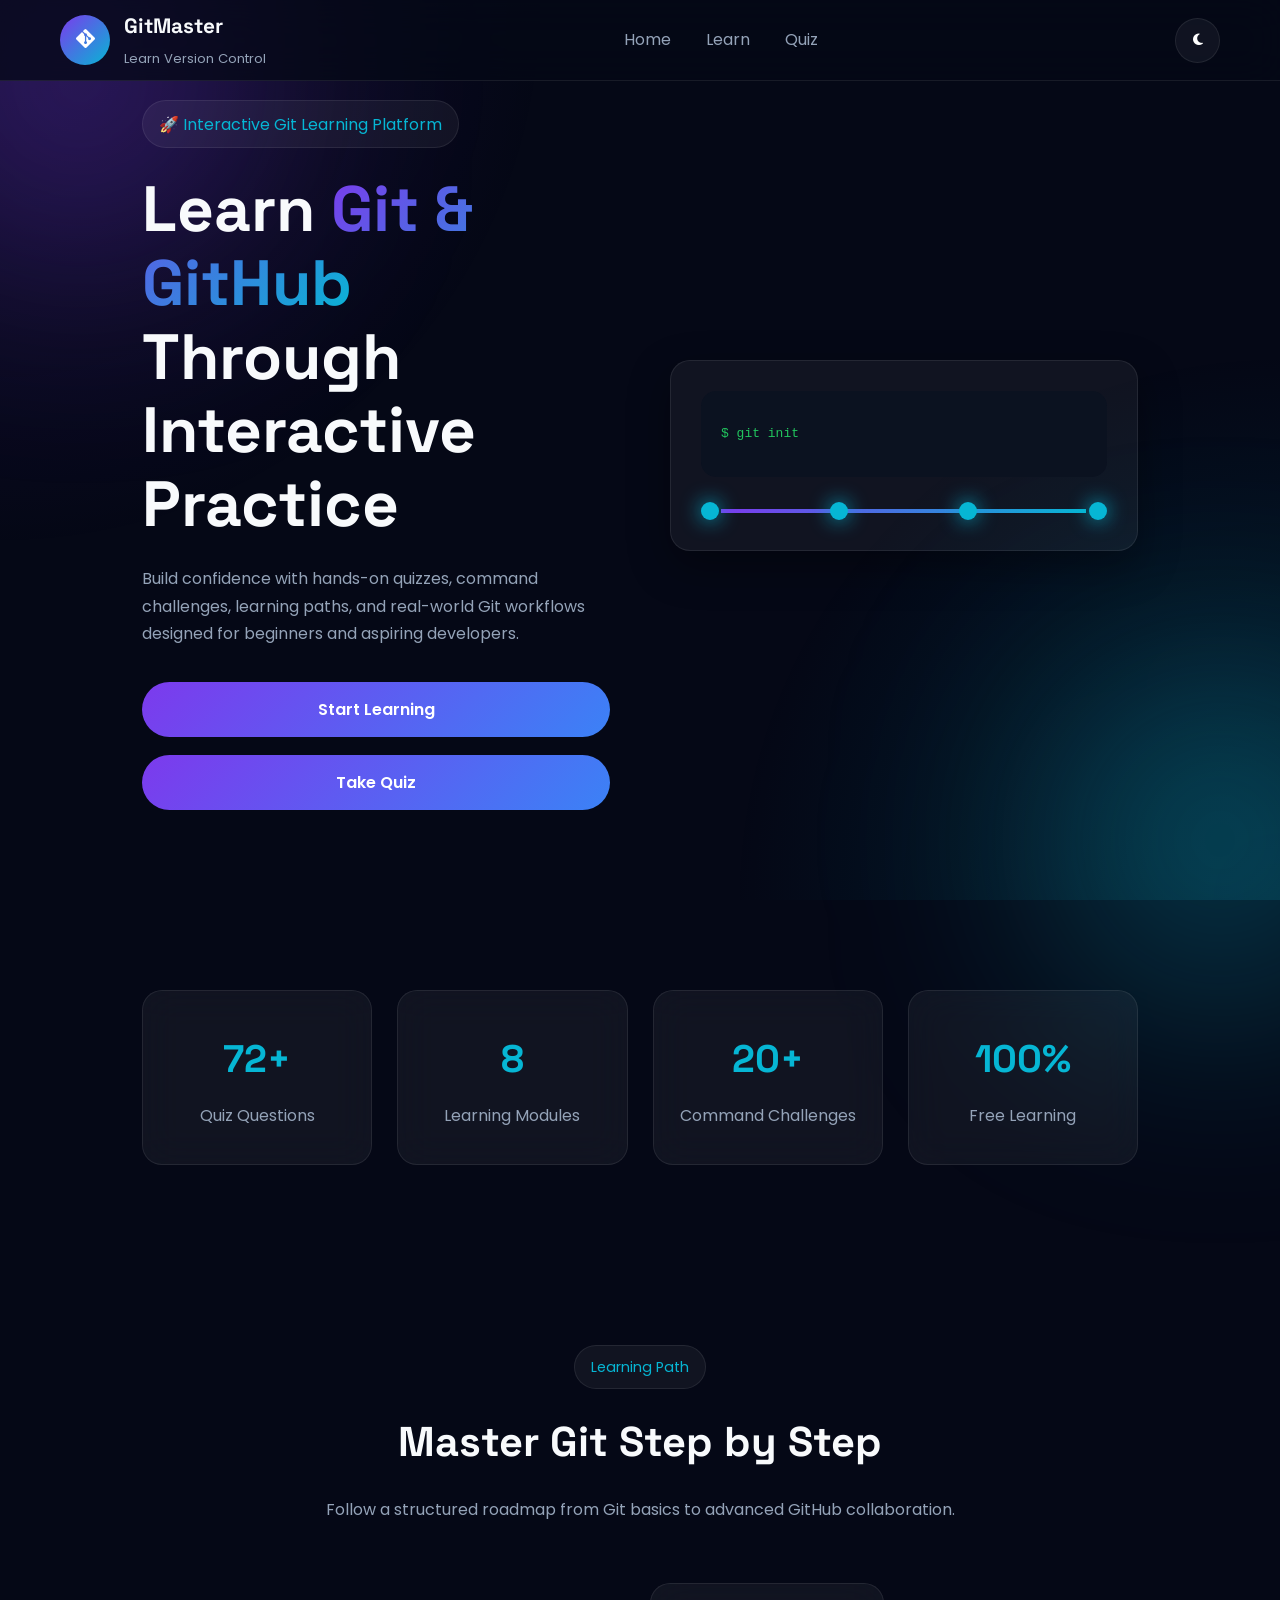
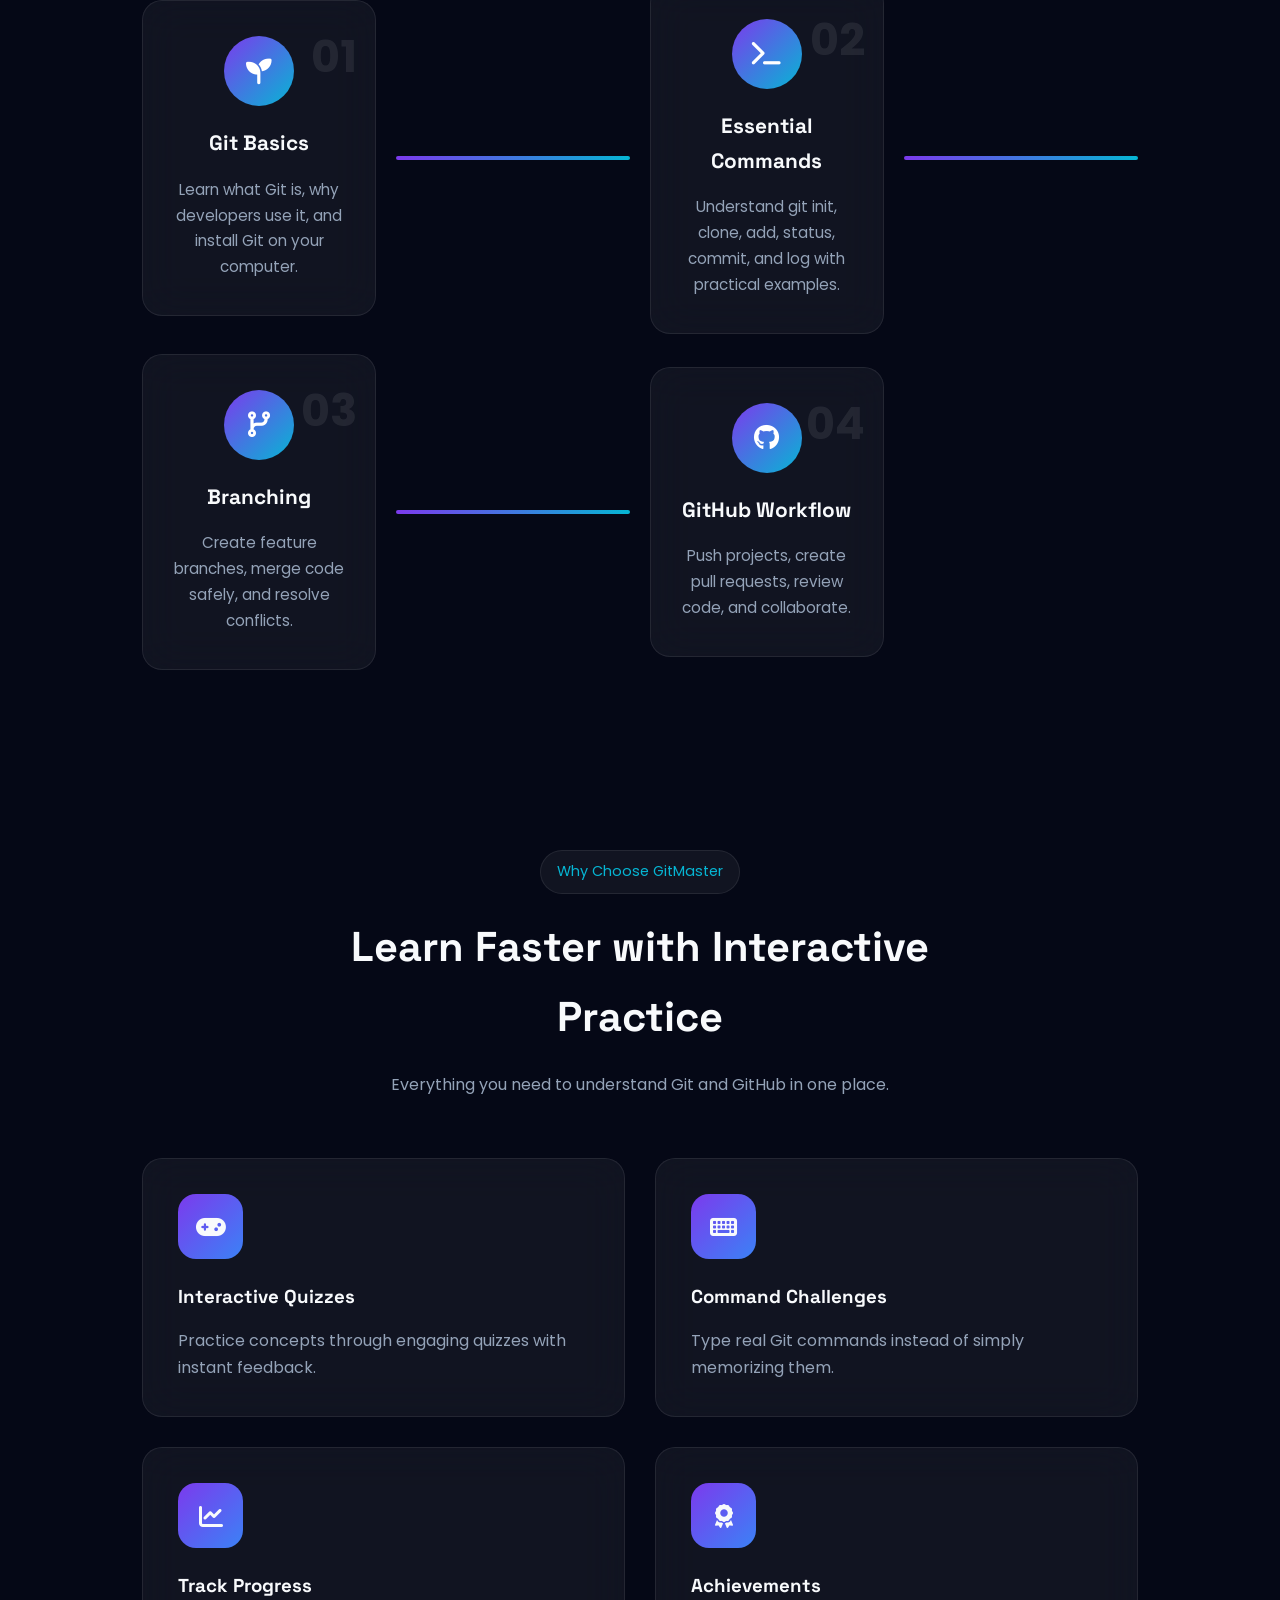
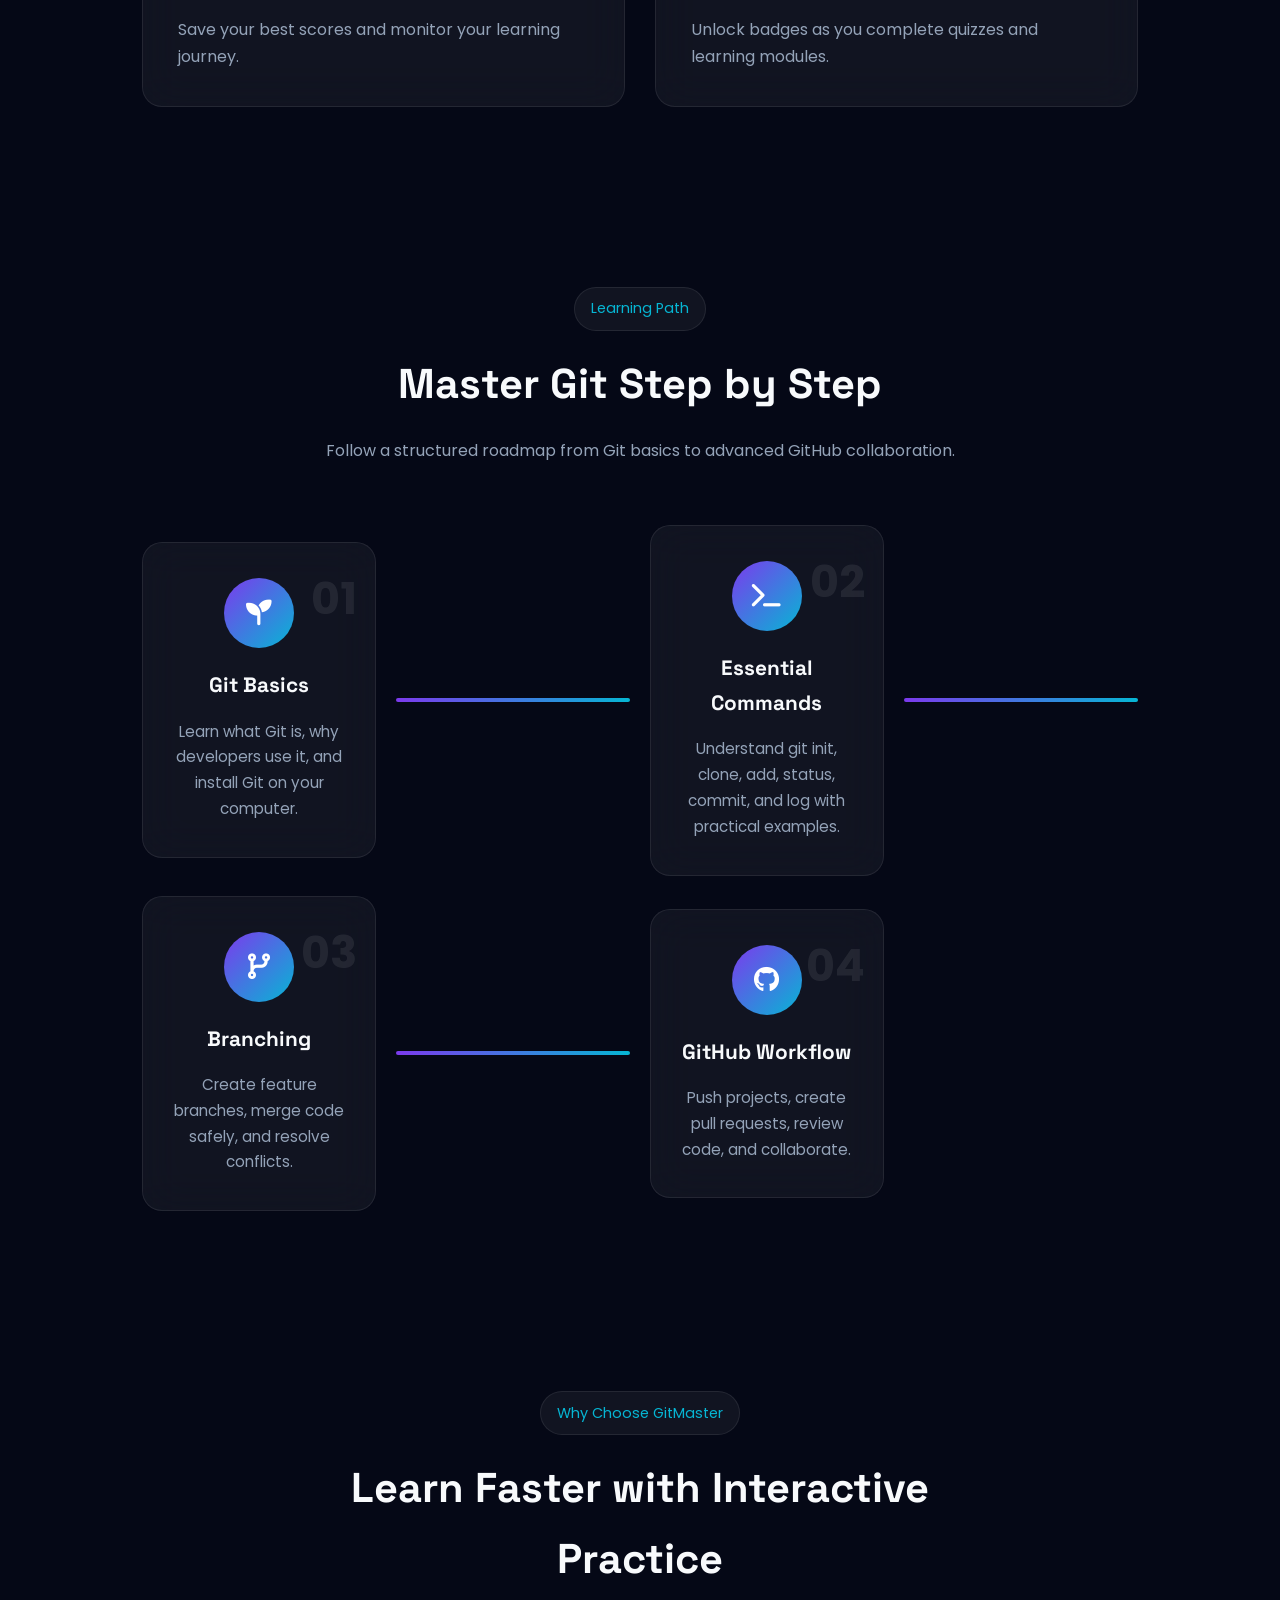
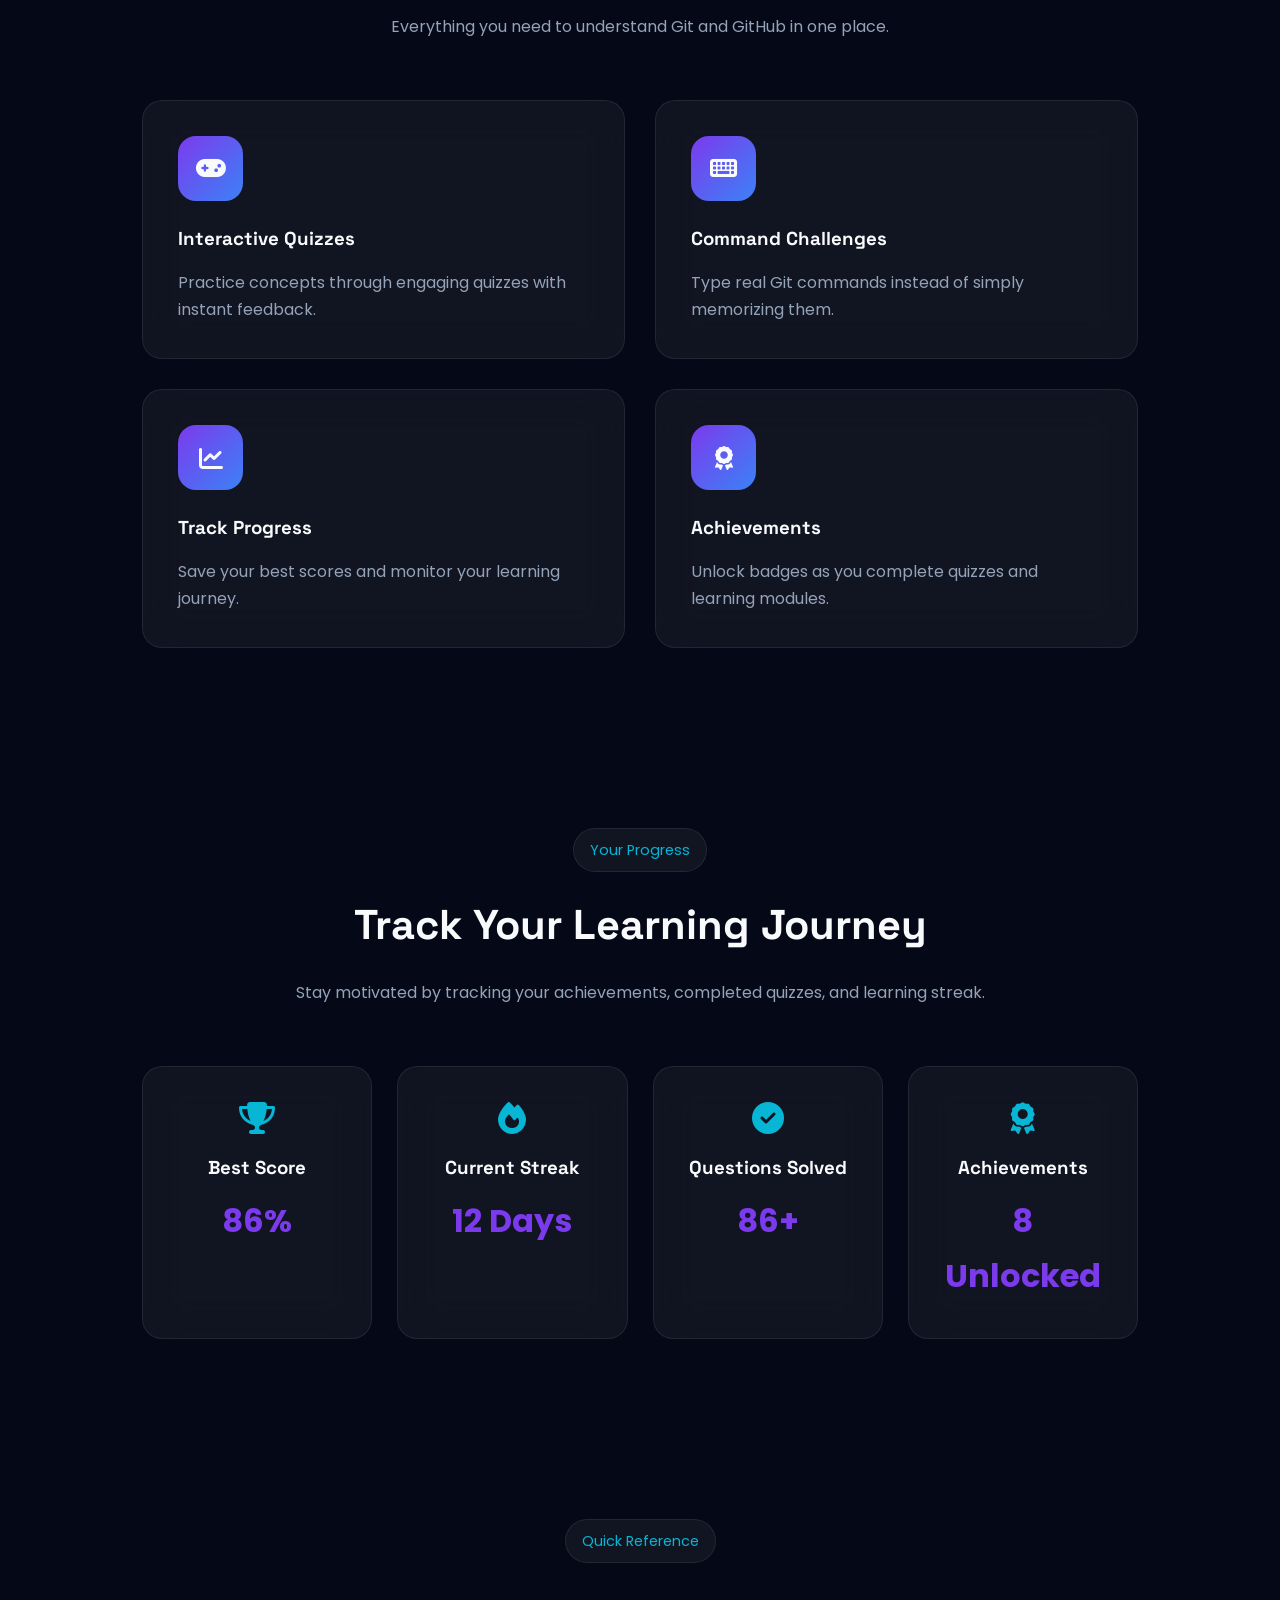
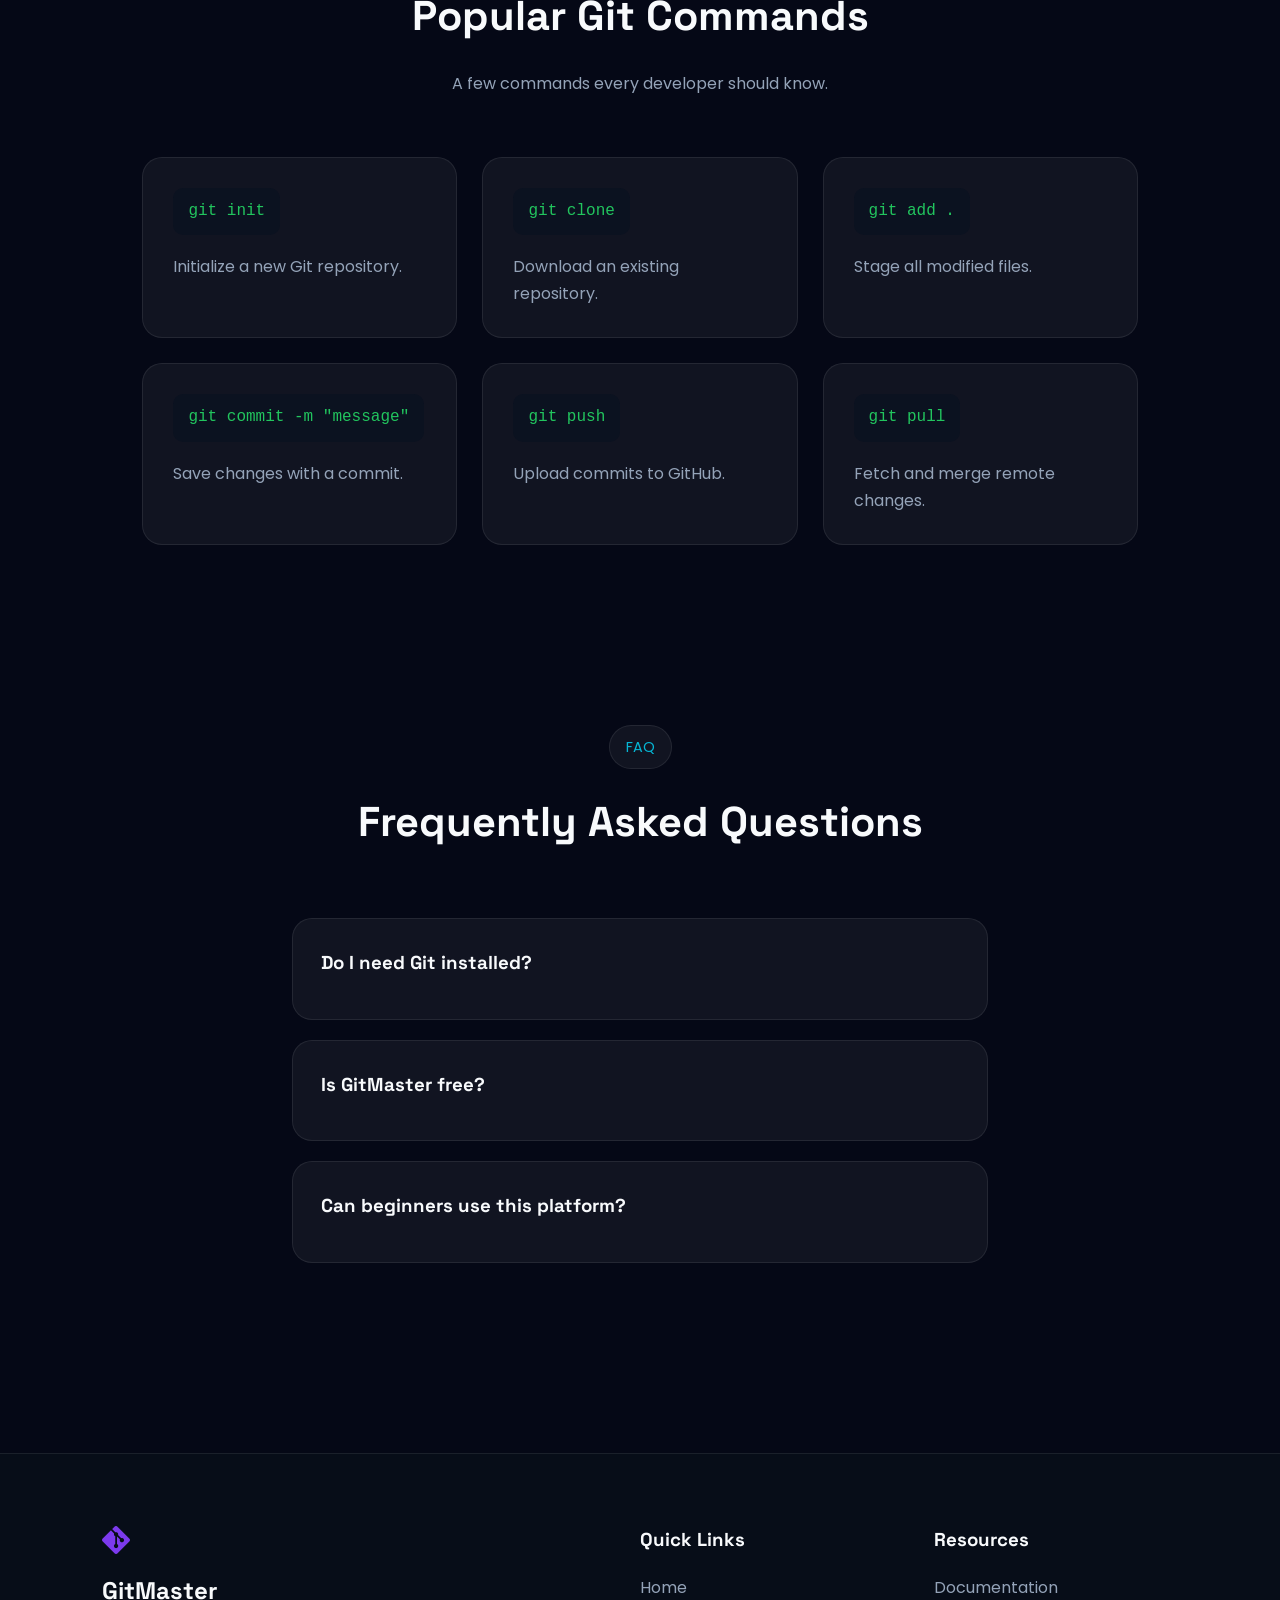
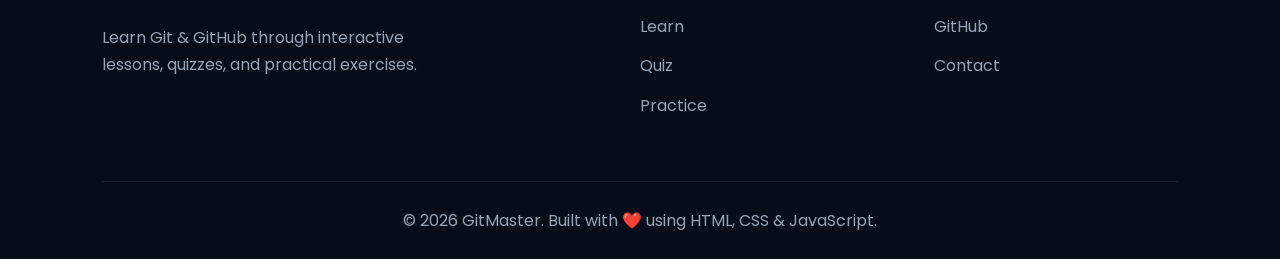
==== commit 8f7e47f7: "refine structure" ====
--- a/index.html
+++ b/index.html
@@ -29,7 +29,7 @@
     <link rel="stylesheet"
         href="https://cdnjs.cloudflare.com/ajax/libs/font-awesome/6.7.2/css/all.min.css">
 
-    <link rel="stylesheet" href="style.css">
+    <link rel="stylesheet" href="css/style.css">
 </head>
 
 <body>
@@ -170,7 +170,7 @@
             <p>Quiz Questions</p>
 
         </div>
-        
+
 
         <div class="stat-card">
 
@@ -784,7 +784,7 @@
 
 </button>
 
-    <script src="script.js"></script>
+    <script src="js/script.js"></script>
 
 </body>
 
--- a/css/style.css
+++ b/css/style.css
@@ -0,0 +1,1081 @@
+/*========== GOOGLE FONTS ==========*/
+:root{
+  --bg:#050816;
+  --surface:#0f172a;
+  --surface-2:#111c34;
+  --primary:#7c3aed;
+  --secondary:#3b82f6;
+  --accent:#06b6d4;
+  --success:#22c55e;
+  --warning:#f59e0b;
+  --text:#f8fafc;
+  --text-light:#94a3b8;
+  --border:rgba(255,255,255,.08);
+  --glass:rgba(255,255,255,.05);
+  --shadow:0 15px 40px rgba(0,0,0,.35);
+  --radius:20px;
+  --transition:.35s ease;
+  --max-width:1200px;
+}
+
+/*========== RESET ==========*/
+*{
+  margin:0;
+  padding:0;
+  box-sizing:border-box;
+}
+
+html{
+  scroll-behavior:smooth;
+}
+
+body{
+  font-family:"Poppins",sans-serif;
+  background:var(--bg);
+  color:var(--text);
+  overflow-x:hidden;
+  line-height:1.7;
+}
+
+img{
+  max-width:100%;
+  display:block;
+}
+
+a{
+  text-decoration:none;
+  color:inherit;
+}
+
+ul{
+  list-style:none;
+}
+
+button{
+  border:none;
+  outline:none;
+  cursor:pointer;
+  font-family:inherit;
+}
+
+section{
+  padding:90px 8%;
+}
+
+h1,h2,h3,h4{
+  font-family:"Space Grotesk",sans-serif;
+  font-weight:700;
+}
+
+.container{
+  max-width:var(--max-width);
+  margin:auto;
+}
+
+/*========== SCROLLBAR ==========*/
+::-webkit-scrollbar{
+  width:8px;
+}
+
+::-webkit-scrollbar-track{
+  background:#08101f;
+}
+
+::-webkit-scrollbar-thumb{
+  background:var(--primary);
+  border-radius:20px;
+}
+
+/*========== BACKGROUND ==========*/
+.gradient-bg{
+  position:fixed;
+  inset:0;
+  background:
+  radial-gradient(circle at top left,#7c3aed25 0%,transparent 35%),
+  radial-gradient(circle at bottom right,#06b6d425 0%,transparent 35%);
+  z-index:-3;
+}
+
+.blur{
+  position:fixed;
+  width:320px;
+  height:320px;
+  border-radius:50%;
+  filter:blur(120px);
+  z-index:-2;
+}
+
+.blur-one{
+  background:#7c3aed55;
+  top:-80px;
+  left:-80px;
+}
+
+.blur-two{
+  background:#06b6d455;
+  right:-100px;
+  bottom:-100px;
+}
+
+/*========== SECTION TITLE ==========*/
+.section-heading{
+  text-align:center;
+  max-width:700px;
+  margin:0 auto 60px;
+}
+
+.section-badge{
+  display:inline-block;
+  padding:.55rem 1rem;
+  background:var(--glass);
+  border:1px solid var(--border);
+  border-radius:999px;
+  color:var(--accent);
+  font-size:.9rem;
+  margin-bottom:18px;
+}
+
+.section-heading h2{
+  font-size:2.6rem;
+  margin-bottom:18px;
+}
+
+.section-heading p{
+  color:var(--text-light);
+}
+
+/*========== BUTTONS ==========*/
+.btn{
+  display:inline-flex;
+  align-items:center;
+  justify-content:center;
+  padding:14px 30px;
+  border-radius:999px;
+  font-weight:600;
+  transition:var(--transition);
+}
+
+.btn.primary{
+  background:linear-gradient(135deg,var(--primary),var(--secondary));
+  color:#fff;
+}
+
+.btn.primary:hover{
+  transform:translateY(-4px);
+  box-shadow:0 12px 30px rgba(124,58,237,.4);
+}
+
+.btn.secondary{
+  border:1px solid var(--border);
+  background:var(--glass);
+  backdrop-filter:blur(15px);
+}
+
+.btn.secondary:hover{
+  border-color:var(--accent);
+  color:var(--accent);
+}
+
+/*========== NAVBAR ==========*/
+header{
+  position:fixed;
+  top:0;
+  left:0;
+  width:100%;
+  z-index:1000;
+  backdrop-filter:blur(20px);
+  background:rgba(5,8,22,.75);
+  border-bottom:1px solid var(--border);
+}
+
+.navbar{
+  max-width:var(--max-width);
+  margin:auto;
+  height:80px;
+  display:flex;
+  align-items:center;
+  justify-content:space-between;
+  padding:0 20px;
+}
+
+.logo{
+  display:flex;
+  align-items:center;
+  gap:14px;
+}
+
+.logo-icon{
+  width:50px;
+  height:50px;
+  border-radius:50%;
+  display:grid;
+  place-items:center;
+  background:linear-gradient(135deg,var(--primary),var(--accent));
+  color:#fff;
+  font-size:1.35rem;
+}
+
+.logo-text h2{
+  font-size:1.3rem;
+}
+
+.logo-text span{
+  color:var(--text-light);
+  font-size:.82rem;
+}
+
+.nav-links{
+  display:flex;
+  gap:35px;
+}
+
+.nav-links a{
+  color:var(--text-light);
+  transition:var(--transition);
+  position:relative;
+}
+
+.nav-links a:hover{
+  color:#fff;
+}
+
+.nav-links a::after{
+  content:"";
+  position:absolute;
+  left:0;
+  bottom:-8px;
+  width:0;
+  height:2px;
+  background:var(--primary);
+  transition:var(--transition);
+}
+
+.nav-links a:hover::after{
+  width:100%;
+}
+
+.nav-actions{
+  display:flex;
+  align-items:center;
+  gap:15px;
+}
+
+#theme-btn,
+.menu-btn{
+  width:45px;
+  height:45px;
+  border-radius:50%;
+  background:var(--glass);
+  border:1px solid var(--border);
+  color:#fff;
+  display:grid;
+  place-items:center;
+  transition:var(--transition);
+}
+
+#theme-btn:hover,
+.menu-btn:hover{
+  background:var(--primary);
+}
+
+.menu-btn{
+  display:none;
+}
+
+/*========== HERO ==========*/
+.hero{
+  max-width:var(--max-width);
+  margin:auto;
+  min-height:100vh;
+  display:grid;
+  grid-template-columns:repeat(2,1fr);
+  align-items:center;
+  gap:60px;
+  padding-top:100px;
+}
+
+.hero-badge{
+  display:inline-block;
+  padding:.6rem 1rem;
+  border-radius:999px;
+  background:var(--glass);
+  border:1px solid var(--border);
+  color:var(--accent);
+  margin-bottom:25px;
+}
+
+.hero h1{
+  font-size:4rem;
+  line-height:1.15;
+  margin-bottom:24px;
+}
+
+.hero h1 span{
+  background:linear-gradient(135deg,var(--primary),var(--accent));
+  -webkit-background-clip:text;
+  -webkit-text-fill-color:transparent;
+}
+
+.hero p{
+  color:var(--text-light);
+  margin-bottom:35px;
+  max-width:560px;
+}
+
+.hero-buttons{
+display:flex;
+flex-direction:column;
+gap:18px;
+max-width:520px;
+}
+
+.hero-buttons .btn{
+width:100%;
+justify-content:center;
+}
+
+.hero-visual{
+  display:flex;
+  justify-content:center;
+}
+
+.git-card{
+  width:100%;
+  max-width:480px;
+  padding:30px;
+  border-radius:var(--radius);
+  background:var(--glass);
+  border:1px solid var(--border);
+  backdrop-filter:blur(25px);
+  box-shadow:var(--shadow);
+}
+
+.terminal{
+  background:#0b1220;
+  border-radius:15px;
+  padding:20px;
+  margin-bottom:25px;
+}
+
+.terminal span{
+  display:block;
+  color:var(--success);
+  font-family:monospace;
+  margin:12px 0;
+}
+
+.git-graph{
+  display:flex;
+  justify-content:space-between;
+  align-items:center;
+  position:relative;
+  margin-top:25px;
+}
+
+.branch{
+  position:absolute;
+  left:5%;
+  right:5%;
+  height:4px;
+  background:linear-gradient(to right,var(--primary),var(--accent));
+}
+
+.node{
+  width:18px;
+  height:18px;
+  background:var(--accent);
+  border-radius:50%;
+  z-index:2;
+  box-shadow:0 0 20px var(--accent);
+}
+
+/*========== STATS ==========*/
+.stats{
+  max-width:var(--max-width);
+  margin:auto;
+  display:grid;
+  grid-template-columns:repeat(4,1fr);
+  gap:25px;
+}
+
+.stat-card{
+  padding:35px 20px;
+  text-align:center;
+  border-radius:var(--radius);
+  background:var(--glass);
+  border:1px solid var(--border);
+  backdrop-filter:blur(18px);
+  transition:var(--transition);
+}
+
+.stat-card:hover{
+  transform:translateY(-8px);
+  border-color:var(--primary);
+}
+
+.stat-card h2{
+  font-size:2.4rem;
+  color:var(--accent);
+  margin-bottom:10px;
+}
+
+.stat-card p{
+  color:var(--text-light);
+}
+
+/*========== ROADMAP ==========*/
+.roadmap{
+  max-width:var(--max-width);
+  margin:auto;
+}
+
+.roadmap-container{
+  display:grid;
+  grid-template-columns:repeat(4,1fr);
+  align-items:center;
+  gap:20px;
+}
+
+.roadmap-card{
+  background:var(--glass);
+  border:1px solid var(--border);
+  backdrop-filter:blur(20px);
+  border-radius:var(--radius);
+  padding:35px 25px;
+  text-align:center;
+  position:relative;
+  transition:var(--transition);
+}
+
+.roadmap-card:hover{
+  transform:translateY(-10px);
+  border-color:var(--primary);
+  box-shadow:var(--shadow);
+}
+
+.roadmap-icon{
+  width:70px;
+  height:70px;
+  margin:0 auto 20px;
+  border-radius:50%;
+  display:grid;
+  place-items:center;
+  font-size:1.6rem;
+  background:linear-gradient(135deg,var(--primary),var(--accent));
+  color:#fff;
+}
+
+.roadmap-card h3{
+  margin-bottom:15px;
+  font-size:1.3rem;
+}
+
+.roadmap-card p{
+  color:var(--text-light);
+  font-size:.95rem;
+}
+
+.roadmap-card span{
+  position:absolute;
+  top:18px;
+  right:18px;
+  color:rgba(255,255,255,.08);
+  font-size:2.8rem;
+  font-weight:700;
+}
+
+.roadmap-line{
+  height:4px;
+  background:linear-gradient(to right,var(--primary),var(--accent));
+  border-radius:999px;
+}
+
+/*========== FEATURES ==========*/
+.features{
+  max-width:var(--max-width);
+  margin:auto;
+}
+
+.feature-grid{
+  display:grid;
+  grid-template-columns:repeat(2,1fr);
+  gap:30px;
+}
+
+.feature-card{
+  padding:35px;
+  border-radius:var(--radius);
+  background:var(--glass);
+  border:1px solid var(--border);
+  backdrop-filter:blur(20px);
+  transition:var(--transition);
+}
+
+.feature-card:hover{
+  transform:translateY(-8px);
+  border-color:var(--accent);
+}
+
+.feature-card i{
+  width:65px;
+  height:65px;
+  border-radius:18px;
+  display:grid;
+  place-items:center;
+  font-size:1.5rem;
+  margin-bottom:22px;
+  background:linear-gradient(135deg,var(--primary),var(--secondary));
+}
+
+.feature-card h3{
+  margin-bottom:14px;
+}
+
+.feature-card p{
+  color:var(--text-light);
+}
+
+/*========== LEARNING PATHS ==========*/
+.learning-paths{
+  max-width:var(--max-width);
+  margin:auto;
+}
+
+.path-grid{
+  display:grid;
+  grid-template-columns:repeat(3,1fr);
+  gap:30px;
+}
+
+.path-card{
+  padding:35px;
+  border-radius:25px;
+  background:var(--glass);
+  border:1px solid var(--border);
+  backdrop-filter:blur(18px);
+  transition:var(--transition);
+  position:relative;
+  overflow:hidden;
+}
+
+.path-card::before{
+  content:"";
+  position:absolute;
+  left:0;
+  top:0;
+  width:100%;
+  height:5px;
+}
+
+.beginner::before{
+  background:#22c55e;
+}
+
+.intermediate::before{
+  background:#f59e0b;
+}
+
+.advanced::before{
+  background:#ef4444;
+}
+
+.path-card:hover{
+  transform:translateY(-10px);
+  box-shadow:var(--shadow);
+}
+
+.path-header{
+  margin-bottom:20px;
+}
+
+.path-level{
+  display:inline-block;
+  padding:8px 18px;
+  border-radius:999px;
+  background:rgba(255,255,255,.08);
+  color:var(--accent);
+  font-size:.85rem;
+}
+
+.path-card h3{
+  margin-bottom:15px;
+}
+
+.path-card p{
+  color:var(--text-light);
+  margin-bottom:20px;
+}
+
+.path-card ul{
+  display:flex;
+  flex-direction:column;
+  gap:12px;
+  margin-bottom:30px;
+}
+
+.path-card li{
+  display:flex;
+  align-items:center;
+  gap:10px;
+  color:var(--text-light);
+}
+
+.path-card li i{
+  color:var(--success);
+}
+
+.path-btn{
+  display:inline-flex;
+  align-items:center;
+  justify-content:center;
+  width:100%;
+  padding:14px;
+  border-radius:999px;
+  background:linear-gradient(135deg,var(--primary),var(--secondary));
+  color:#fff;
+  font-weight:600;
+  transition:var(--transition);
+}
+
+.path-btn:hover{
+  transform:translateY(-4px);
+}
+
+/*========== PRACTICE ==========*/
+.practice{
+  max-width:var(--max-width);
+  margin:auto;
+}
+
+.practice-grid{
+  display:grid;
+  grid-template-columns:repeat(2,1fr);
+  gap:30px;
+}
+
+.practice-card{
+  padding:35px;
+  text-align:center;
+  border-radius:25px;
+  background:var(--glass);
+  border:1px solid var(--border);
+  backdrop-filter:blur(20px);
+  transition:var(--transition);
+}
+
+.practice-card:hover{
+  transform:translateY(-10px);
+  border-color:var(--primary);
+}
+
+.practice-card i{
+  width:80px;
+  height:80px;
+  margin:0 auto 25px;
+  border-radius:50%;
+  display:grid;
+  place-items:center;
+  font-size:1.8rem;
+  background:linear-gradient(135deg,var(--primary),var(--accent));
+}
+
+.practice-card h3{
+  margin-bottom:15px;
+}
+
+.practice-card p{
+  color:var(--text-light);
+}
+
+/*========== DASHBOARD ==========*/
+.dashboard{
+  max-width:var(--max-width);
+  margin:auto;
+}
+
+.dashboard-grid{
+  display:grid;
+  grid-template-columns:repeat(4,1fr);
+  gap:25px;
+}
+
+.dashboard-card{
+  padding:35px;
+  text-align:center;
+  border-radius:var(--radius);
+  background:var(--glass);
+  border:1px solid var(--border);
+  backdrop-filter:blur(20px);
+  transition:var(--transition);
+}
+
+.dashboard-card:hover{
+  transform:translateY(-8px);
+  border-color:var(--accent);
+  box-shadow:var(--shadow);
+}
+
+.dashboard-card i{
+  font-size:2rem;
+  color:var(--accent);
+  margin-bottom:18px;
+}
+
+.dashboard-card h3{
+  margin-bottom:10px;
+}
+
+.dashboard-card span{
+  font-size:2rem;
+  font-weight:700;
+  color:var(--primary);
+}
+
+/*========== COMMANDS ==========*/
+.commands{
+  max-width:var(--max-width);
+  margin:auto;
+}
+
+.command-grid{
+  display:grid;
+  grid-template-columns:repeat(3,1fr);
+  gap:25px;
+}
+
+.command-card{
+  background:var(--glass);
+  border:1px solid var(--border);
+  border-radius:20px;
+  padding:30px;
+  transition:var(--transition);
+}
+
+.command-card:hover{
+  transform:translateY(-8px);
+  border-color:var(--primary);
+}
+
+.command-card code{
+  display:inline-block;
+  padding:10px 15px;
+  background:#0b1220;
+  border-radius:10px;
+  color:var(--success);
+  font-size:1rem;
+  margin-bottom:18px;
+}
+
+.command-card p{
+  color:var(--text-light);
+}
+
+/*========== FAQ ==========*/
+.faq{
+  max-width:900px;
+  margin:auto;
+}
+
+.faq-container{
+  display:flex;
+  flex-direction:column;
+  gap:20px;
+}
+
+.faq-item{
+  padding:28px;
+  border-radius:20px;
+  background:var(--glass);
+  border:1px solid var(--border);
+  transition:var(--transition);
+}
+
+.faq-item:hover{
+  border-color:var(--primary);
+}
+
+.faq-item h3{
+  margin-bottom:12px;
+}
+
+.faq-item p{
+  color:var(--text-light);
+}
+
+/*========== FOOTER ==========*/
+footer{
+  margin-top:100px;
+  padding:70px 8% 25px;
+  background:#070d18;
+  border-top:1px solid var(--border);
+}
+
+.footer-content{
+  max-width:var(--max-width);
+  margin:auto;
+  display:grid;
+  grid-template-columns:2fr 1fr 1fr;
+  gap:50px;
+}
+
+.footer-logo i{
+  font-size:2rem;
+  color:var(--primary);
+  margin-bottom:15px;
+}
+
+.footer-logo h2{
+  margin-bottom:12px;
+}
+
+.footer-logo p{
+  color:var(--text-light);
+  max-width:320px;
+}
+
+.footer-links h3{
+  margin-bottom:18px;
+}
+
+.footer-links{
+  display:flex;
+  flex-direction:column;
+}
+
+.footer-links a{
+  color:var(--text-light);
+  margin-bottom:12px;
+  transition:var(--transition);
+}
+
+.footer-links a:hover{
+  color:var(--accent);
+  padding-left:6px;
+}
+
+.footer-bottom{
+  text-align:center;
+  border-top:1px solid var(--border);
+  margin-top:50px;
+  padding-top:25px;
+  color:var(--text-light);
+}
+
+/*========== SCROLL TOP ==========*/
+#scrollTop{
+  position:fixed;
+  right:25px;
+  bottom:25px;
+  width:52px;
+  height:52px;
+  border-radius:50%;
+  background:linear-gradient(135deg,var(--primary),var(--accent));
+  color:#fff;
+  display:grid;
+  place-items:center;
+  font-size:1.1rem;
+  box-shadow:var(--shadow);
+  transition:var(--transition);
+}
+
+#scrollTop:hover{
+  transform:translateY(-5px);
+}
+
+/*========== ANIMATIONS ==========*/
+@keyframes float{
+  0%,100%{
+    transform:translateY(0);
+  }
+  50%{
+    transform:translateY(-15px);
+  }
+}
+
+.git-card{
+  animation:float 5s ease-in-out infinite;
+}
+
+@keyframes fadeUp{
+  from{
+    opacity:0;
+    transform:translateY(40px);
+  }
+  to{
+    opacity:1;
+    transform:translateY(0);
+  }
+}
+
+.hero-content,
+.hero-visual,
+.stat-card,
+.roadmap-card,
+.feature-card,
+.path-card,
+.practice-card,
+.dashboard-card,
+.command-card,
+.faq-item{
+  animation:fadeUp .8s ease both;
+}
+
+/*========== RESPONSIVE ==========*/
+@media(max-width:1100px){
+  .hero{
+    grid-template-columns:1fr;
+    text-align:center;
+  }
+
+  .hero p{
+    margin-inline:auto;
+  }
+
+  .hero-buttons{
+    justify-content:center;
+  }
+
+  .stats,
+  .dashboard-grid,
+  .roadmap-container{
+    grid-template-columns:repeat(2,1fr);
+  }
+
+  .roadmap-line{
+    display:none;
+  }
+
+  .feature-grid,
+  .practice-grid,
+  .path-grid,
+  .command-grid,
+  .footer-content{
+    grid-template-columns:1fr;
+  }
+}
+
+@media(max-width:768px){
+  section{
+    padding:70px 6%;
+  }
+
+  .navbar{
+    height:75px;
+  }
+
+  .nav-links{
+    display:none;
+  }
+
+  .menu-btn{
+    display:grid;
+  }
+
+  .hero h1{
+    font-size:2.8rem;
+  }
+
+  .section-heading h2{
+    font-size:2rem;
+  }
+
+  .stats,
+  .dashboard-grid{
+    grid-template-columns:1fr;
+  }
+
+  .roadmap-container{
+    grid-template-columns:1fr;
+  }
+
+  .roadmap-card span{
+    font-size:2rem;
+  }
+
+  .hero-buttons{
+    flex-direction:column;
+  }
+
+  .btn{
+    width:100%;
+  }
+
+  #scrollTop{
+    width:48px;
+    height:48px;
+    right:18px;
+    bottom:18px;
+  }
+}
+
+@media(max-width:500px){
+  .hero h1{
+    font-size:2.2rem;
+  }
+
+  .logo-text span{
+    display:none;
+  }
+
+  .section-heading h2{
+    font-size:1.8rem;
+  }
+
+  .command-grid{
+    grid-template-columns:1fr;
+  }
+
+  .path-card,
+  .feature-card,
+  .practice-card,
+  .dashboard-card,
+  .roadmap-card,
+  .command-card,
+  .faq-item{
+    padding:25px;
+  }
+}
+
+.show-menu{
+  display:flex!important;
+}
+
+.nav-links a.active{
+  color:var(--accent);
+}
+
+#scrollTop{
+  opacity:0;
+  pointer-events:none;
+  transform:translateY(20px);
+}
+
+.light-theme{
+  --bg:#f8fafc;
+  --surface:#ffffff;
+  --surface-2:#f1f5f9;
+  --text:#0f172a;
+  --text-light:#475569;
+  --glass:rgba(255,255,255,.7);
+  --border:rgba(15,23,42,.08);
+}
+
+.hidden{
+opacity:0;
+transform:translateY(50px);
+transition:.7s ease;
+}
+
+.show{
+opacity:1;
+transform:translateY(0);
+}
+
+.faq-item.open{
+border-color:var(--primary);
+}
+
+.glow{
+box-shadow:0 0 35px rgba(124,58,237,.45);
+border-color:var(--primary)!important;
+}
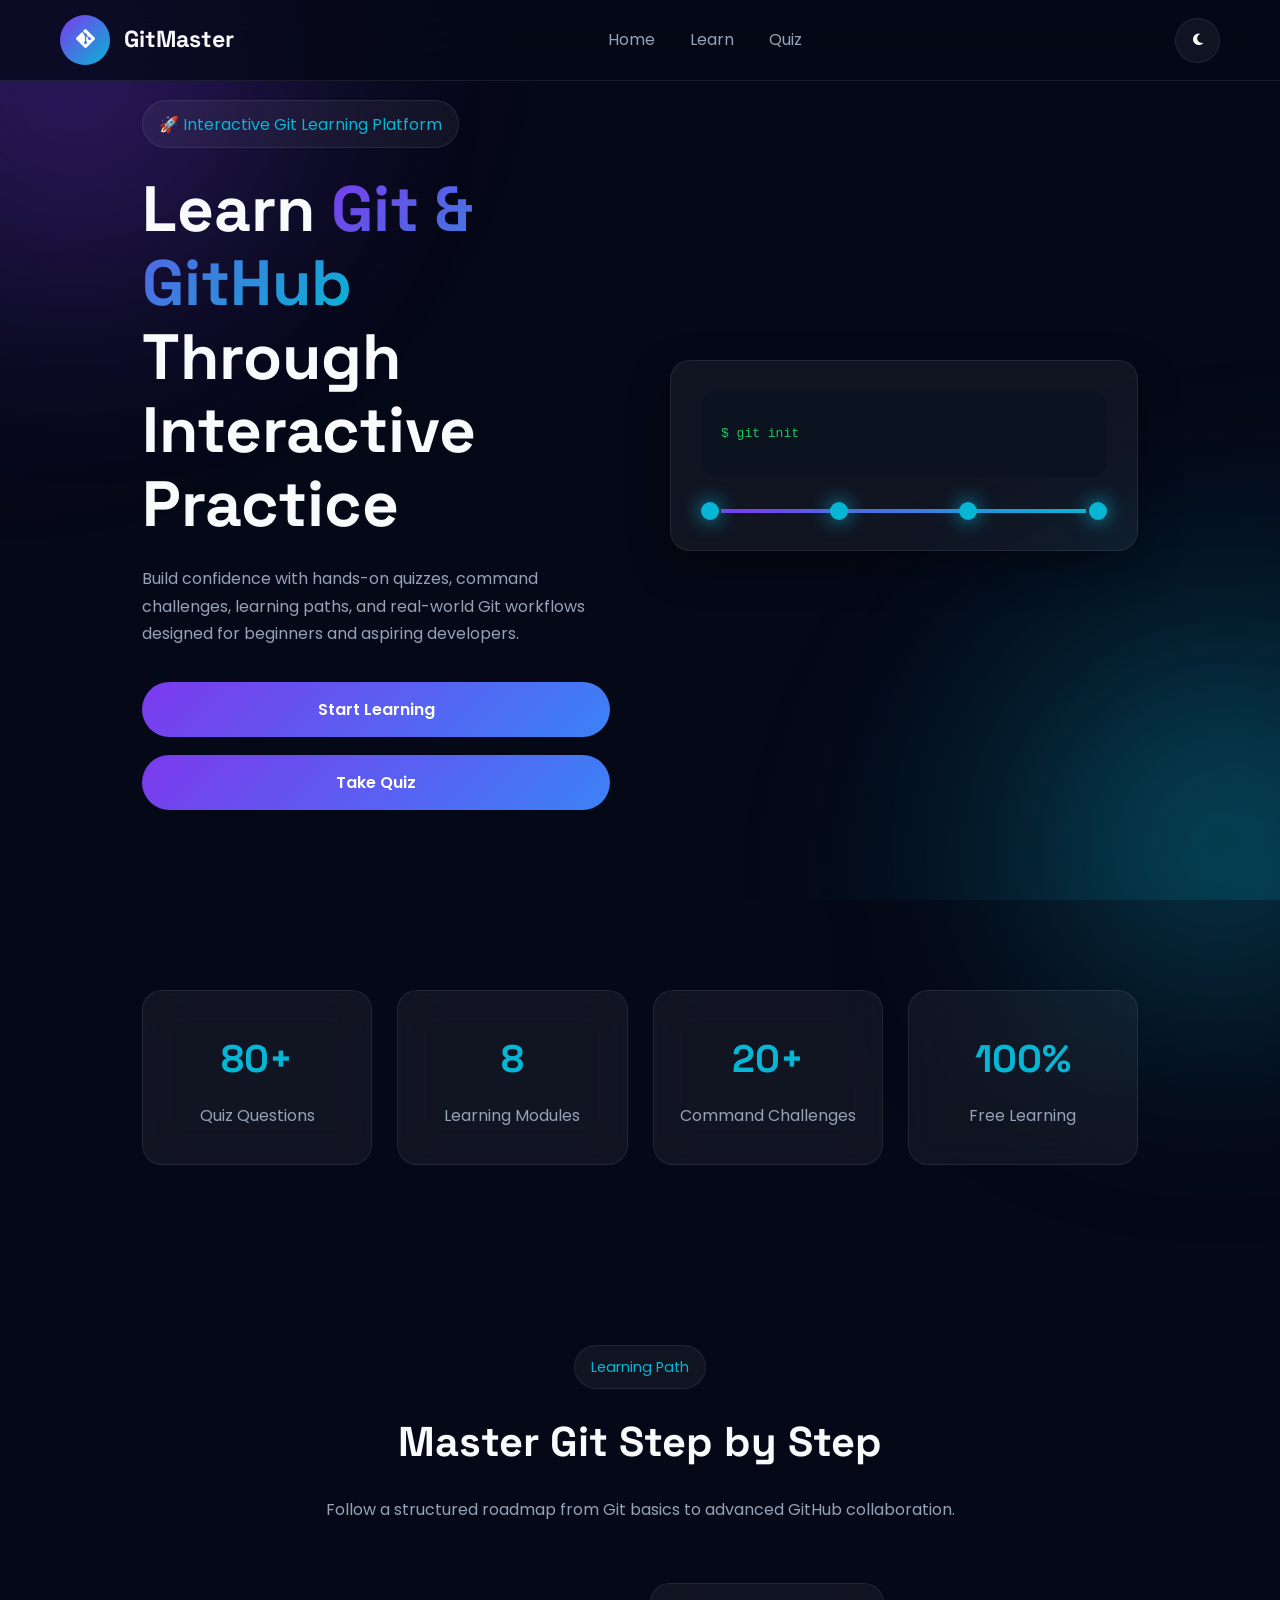
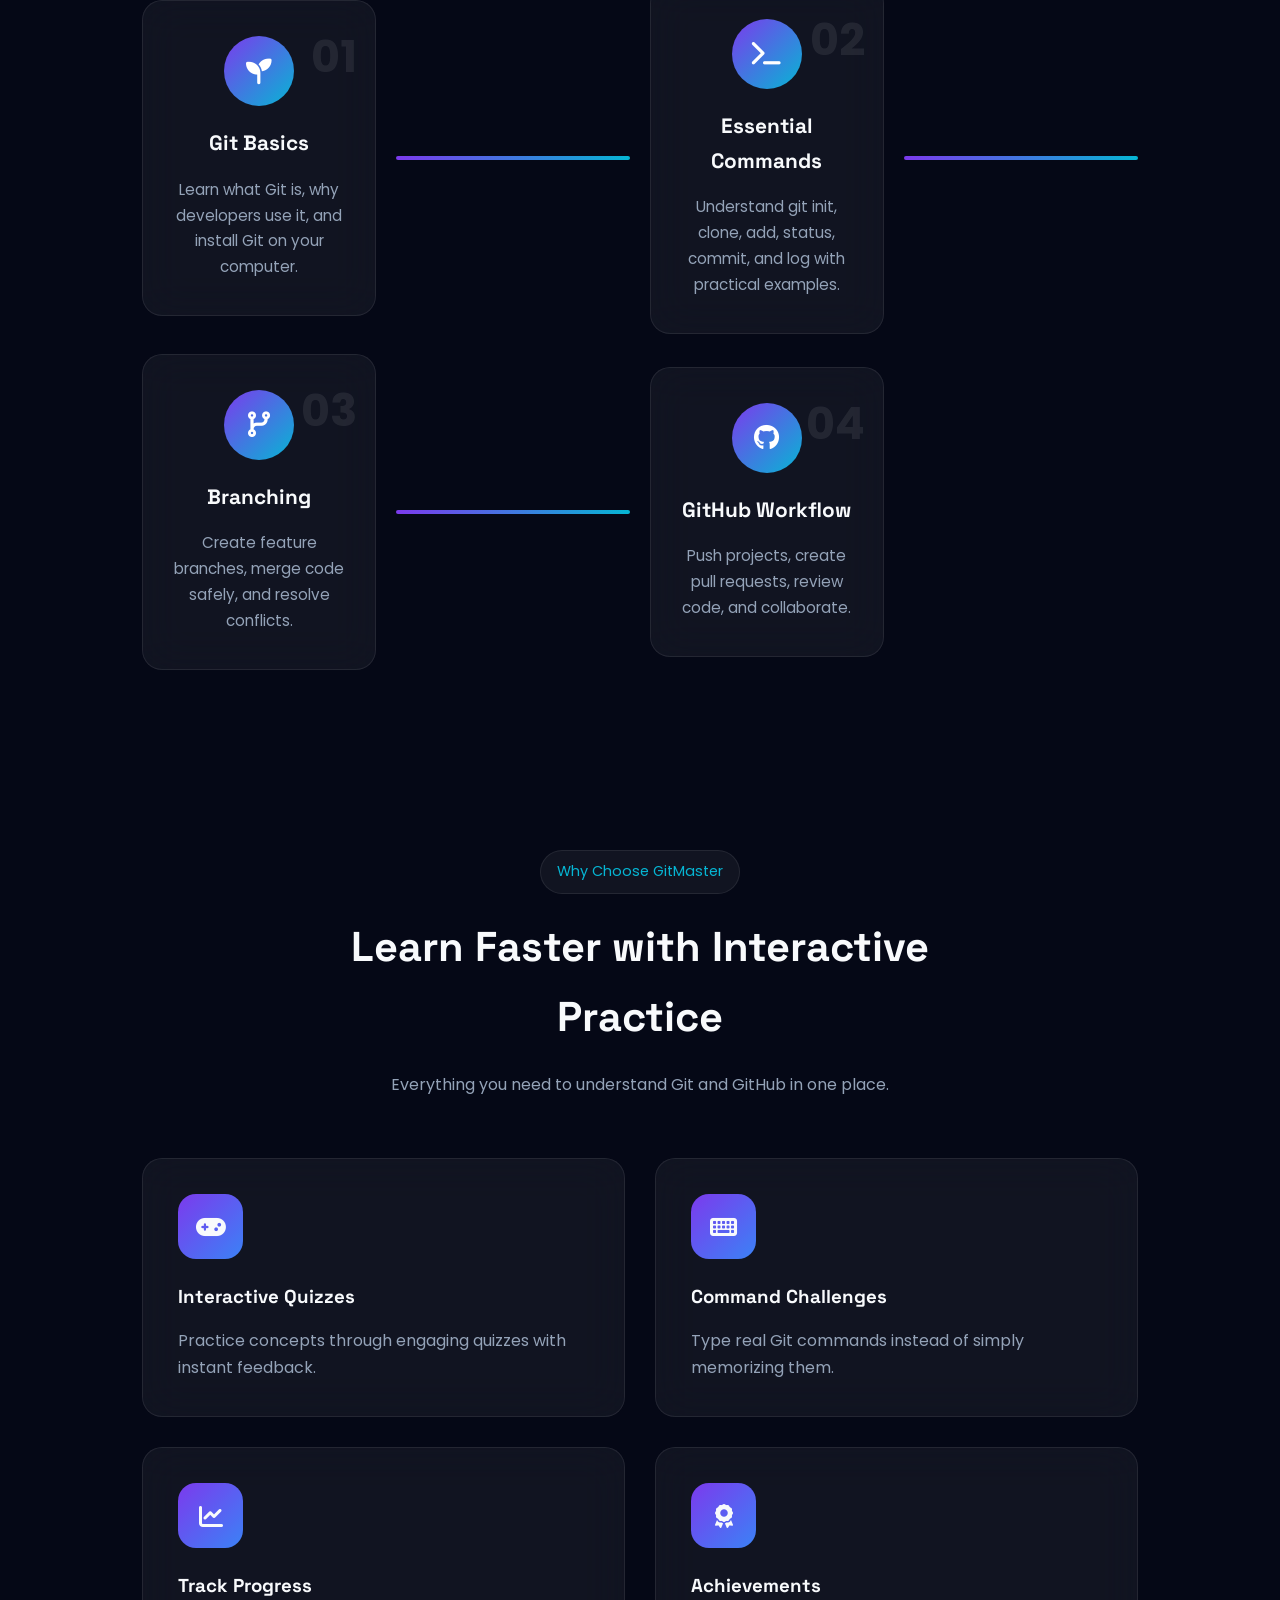
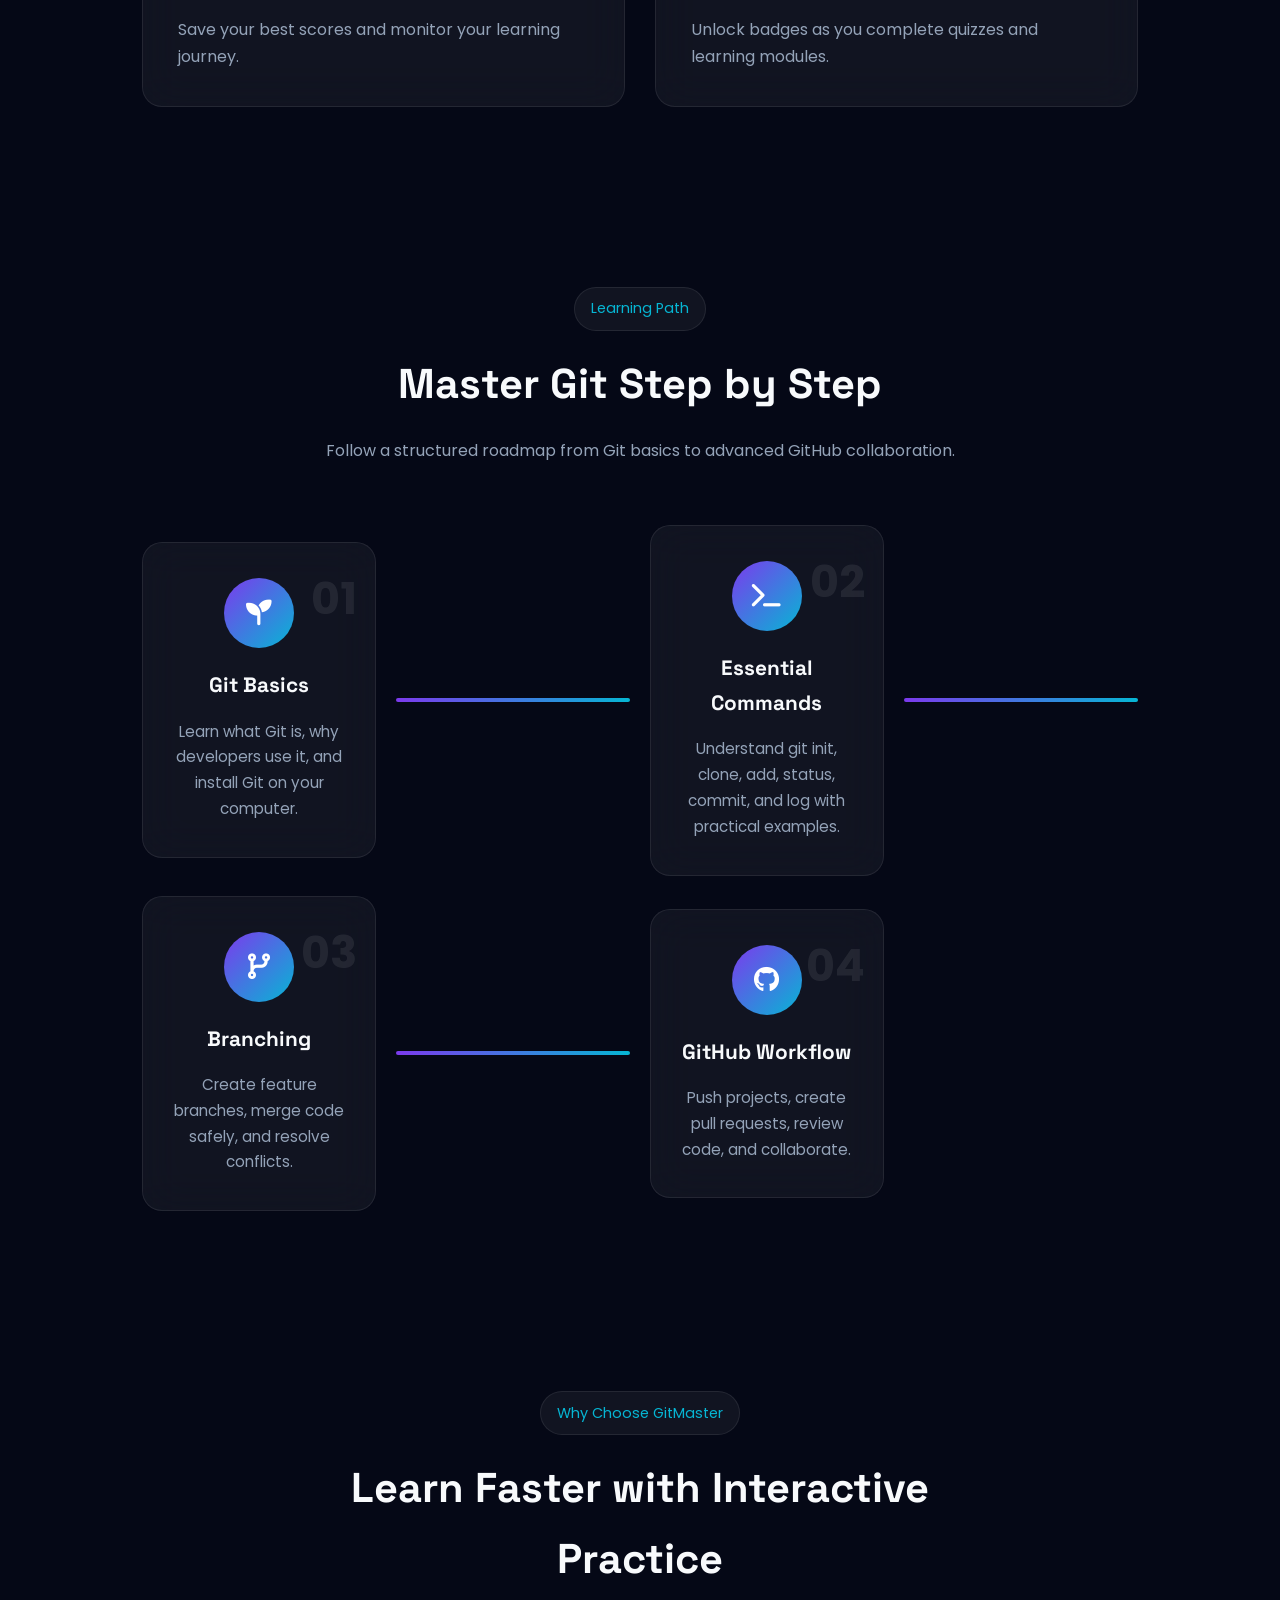
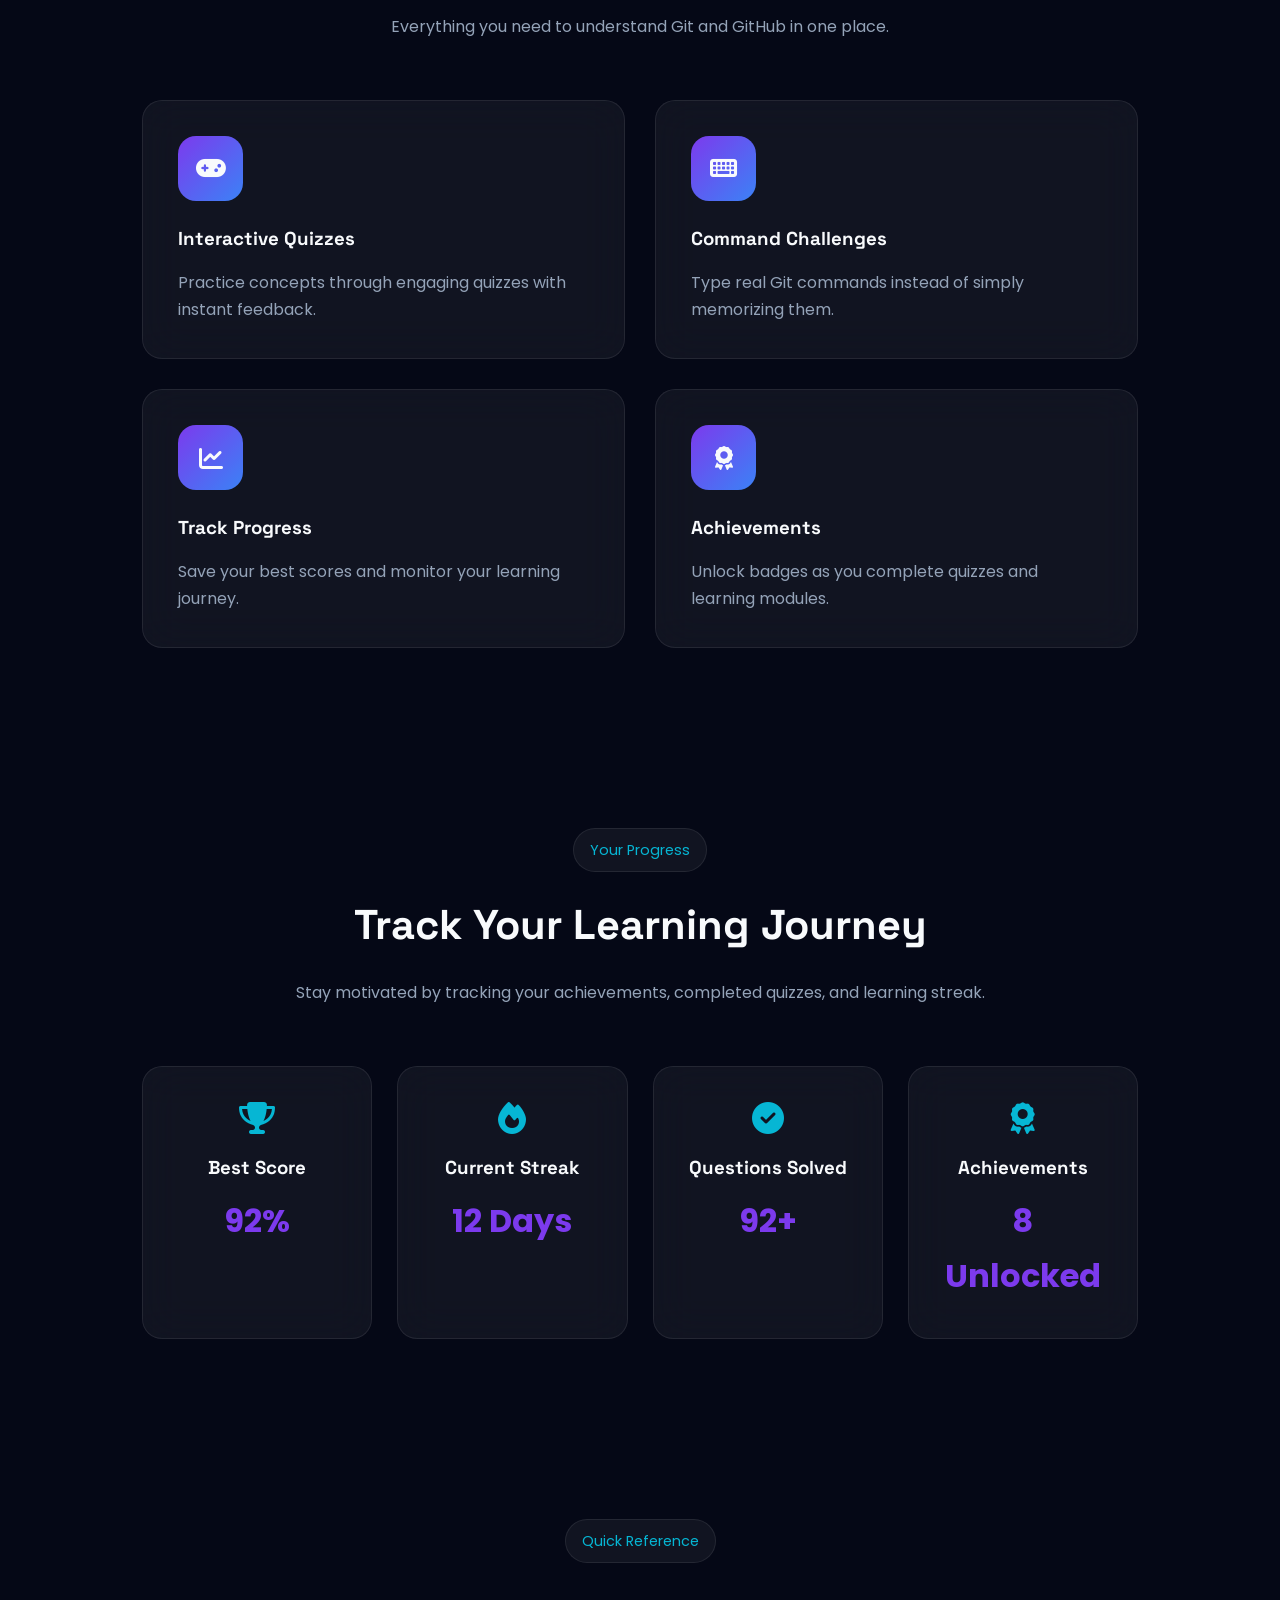
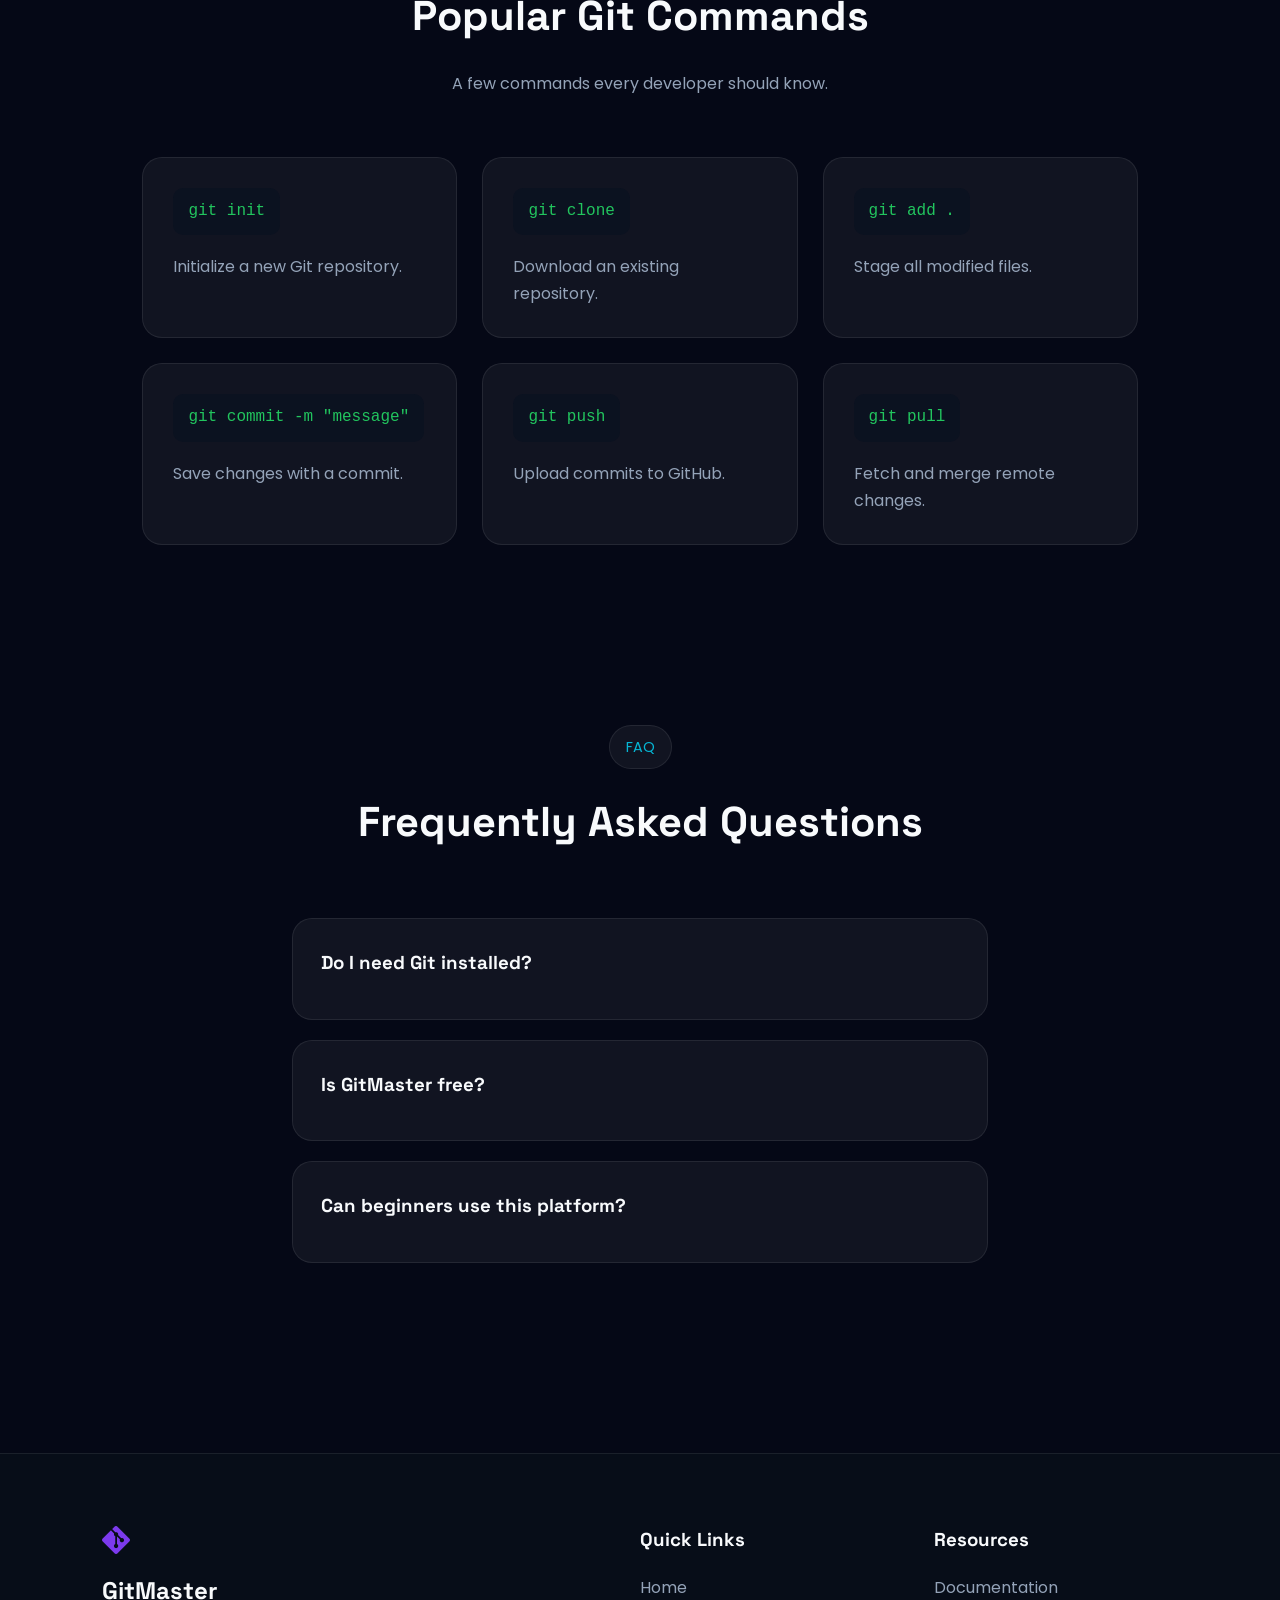
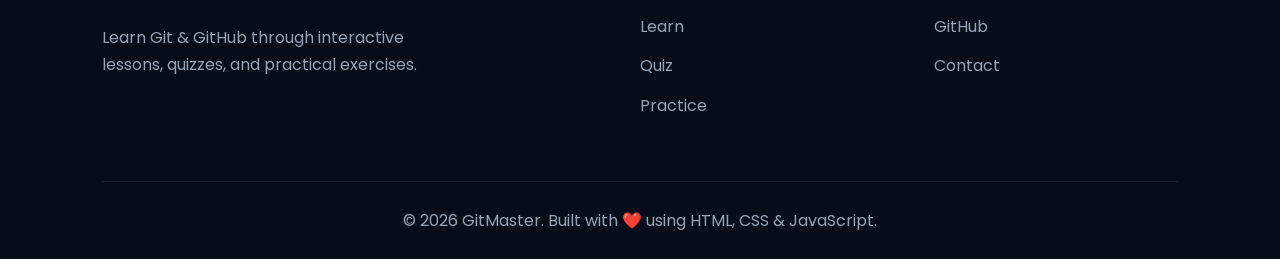
==== commit b0c5a94f: "style: improve navbar consistency, logo, and UI polish" ====
--- a/index.html
+++ b/index.html
@@ -52,7 +52,6 @@
 
                 <div class="logo-text">
                     <h2>GitMaster</h2>
-                    <span>Learn Version Control</span>
                 </div>
             </a>
 
--- a/css/style.css
+++ b/css/style.css
@@ -216,7 +216,8 @@
 }
 
 .logo-text h2{
-  font-size:1.3rem;
+  font-size:1.45rem;
+  font-weight: 700;
 }
 
 .logo-text span{
@@ -327,6 +328,8 @@
 flex-direction:column;
 gap:18px;
 max-width:520px;
+margin: 0 auto;
+align-items: center;
 }
 
 .hero-buttons .btn{
@@ -1060,22 +1063,41 @@
   --border:rgba(15,23,42,.08);
 }
 
+/*========== LIGHT THEME NAVBAR ==========*/
+
+.light-theme header{
+background:rgba(255,255,255,.92);
+backdrop-filter:blur(20px);
+border-bottom:1px solid rgba(15,23,42,.12);
+box-shadow:0 4px 20px rgba(15,23,42,.08);
+}
+
+.light-theme .nav-links a{
+color:#334155;
+}
+
+.light-theme .nav-links a:hover,
+.light-theme .nav-links a.active{
+color:var(--primary);
+}
+
+.light-theme #theme-btn,
+.light-theme .menu-btn{
+background:#f1f5f9;
+border:1px solid rgba(15,23,42,.12);
+color:#0f172a;
+}
+
+.light-theme .logo-text h2{
+color:#0f172a;
+}
+
+.light-theme .logo-text span{
+color:#64748b;
+}
+
 .hidden{
 opacity:0;
 transform:translateY(50px);
 transition:.7s ease;
-}
-
-.show{
-opacity:1;
-transform:translateY(0);
-}
-
-.faq-item.open{
-border-color:var(--primary);
-}
-
-.glow{
-box-shadow:0 0 35px rgba(124,58,237,.45);
-border-color:var(--primary)!important;
 }
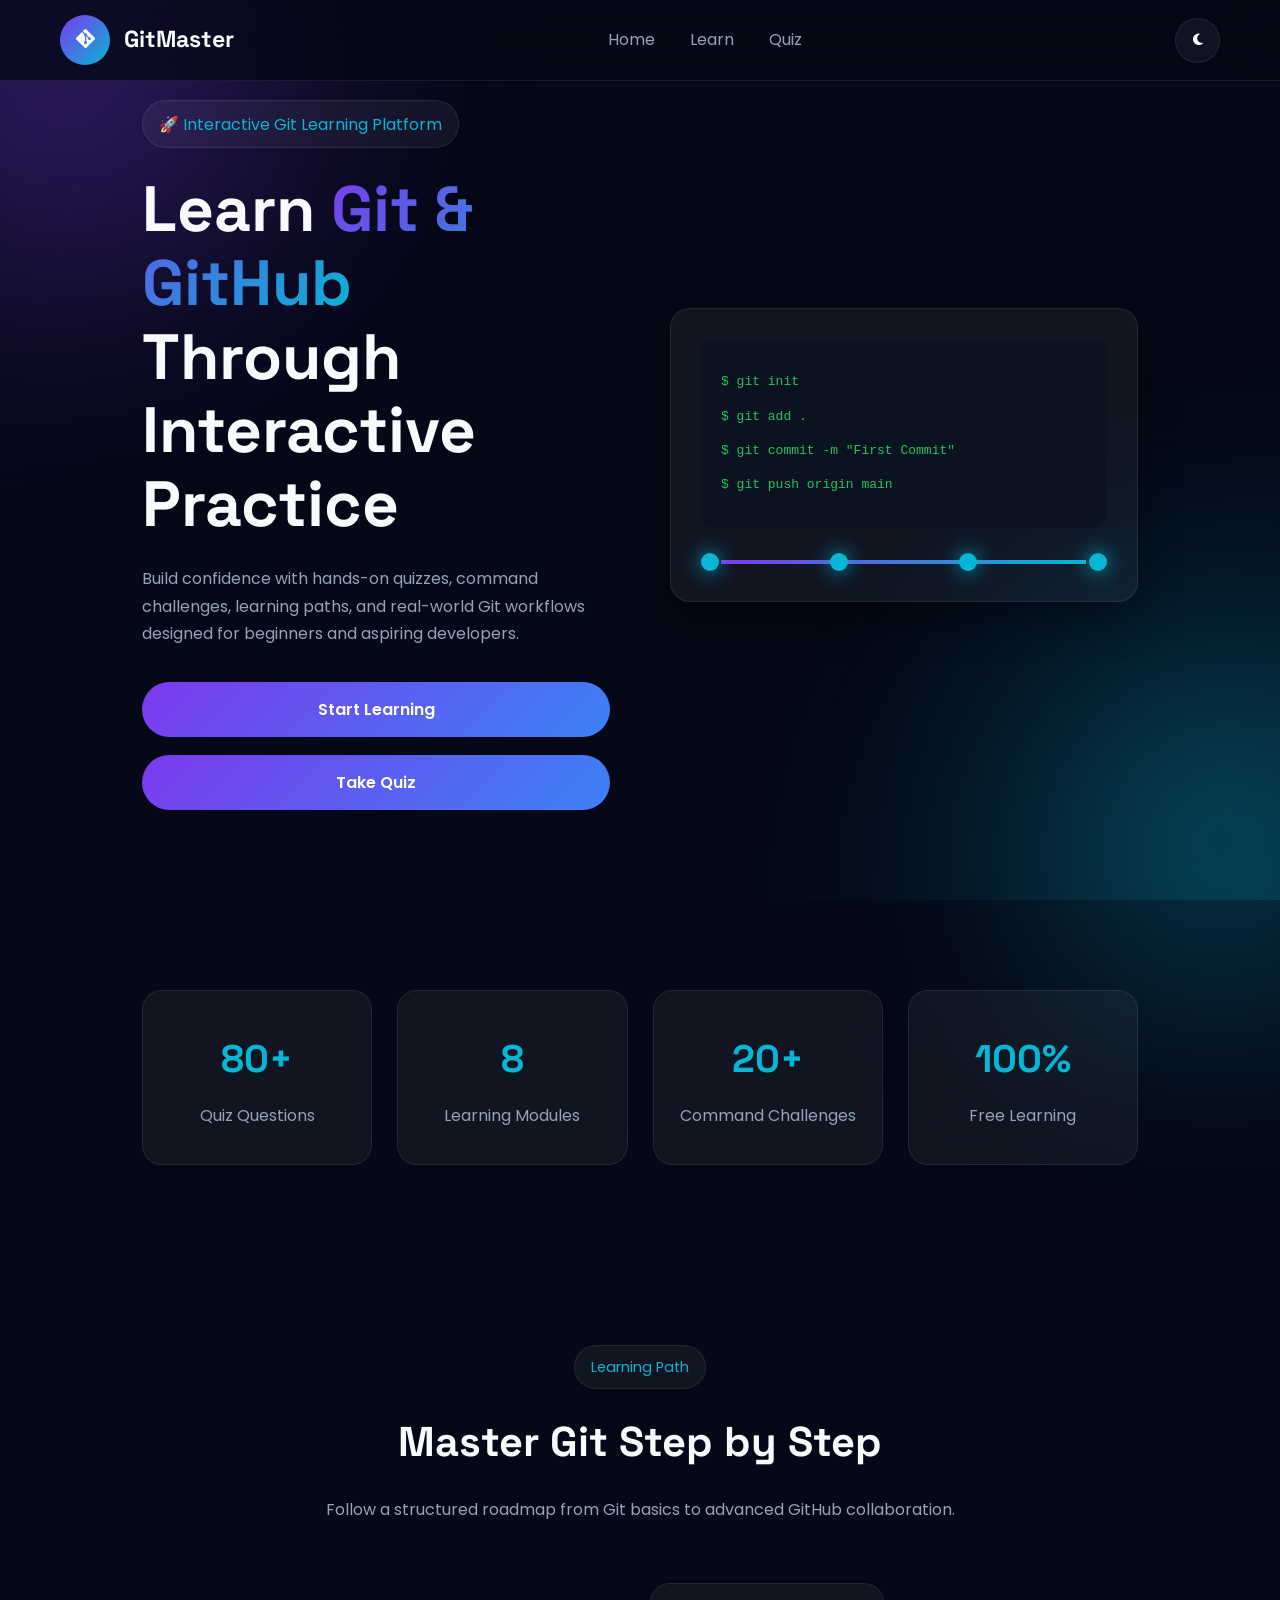
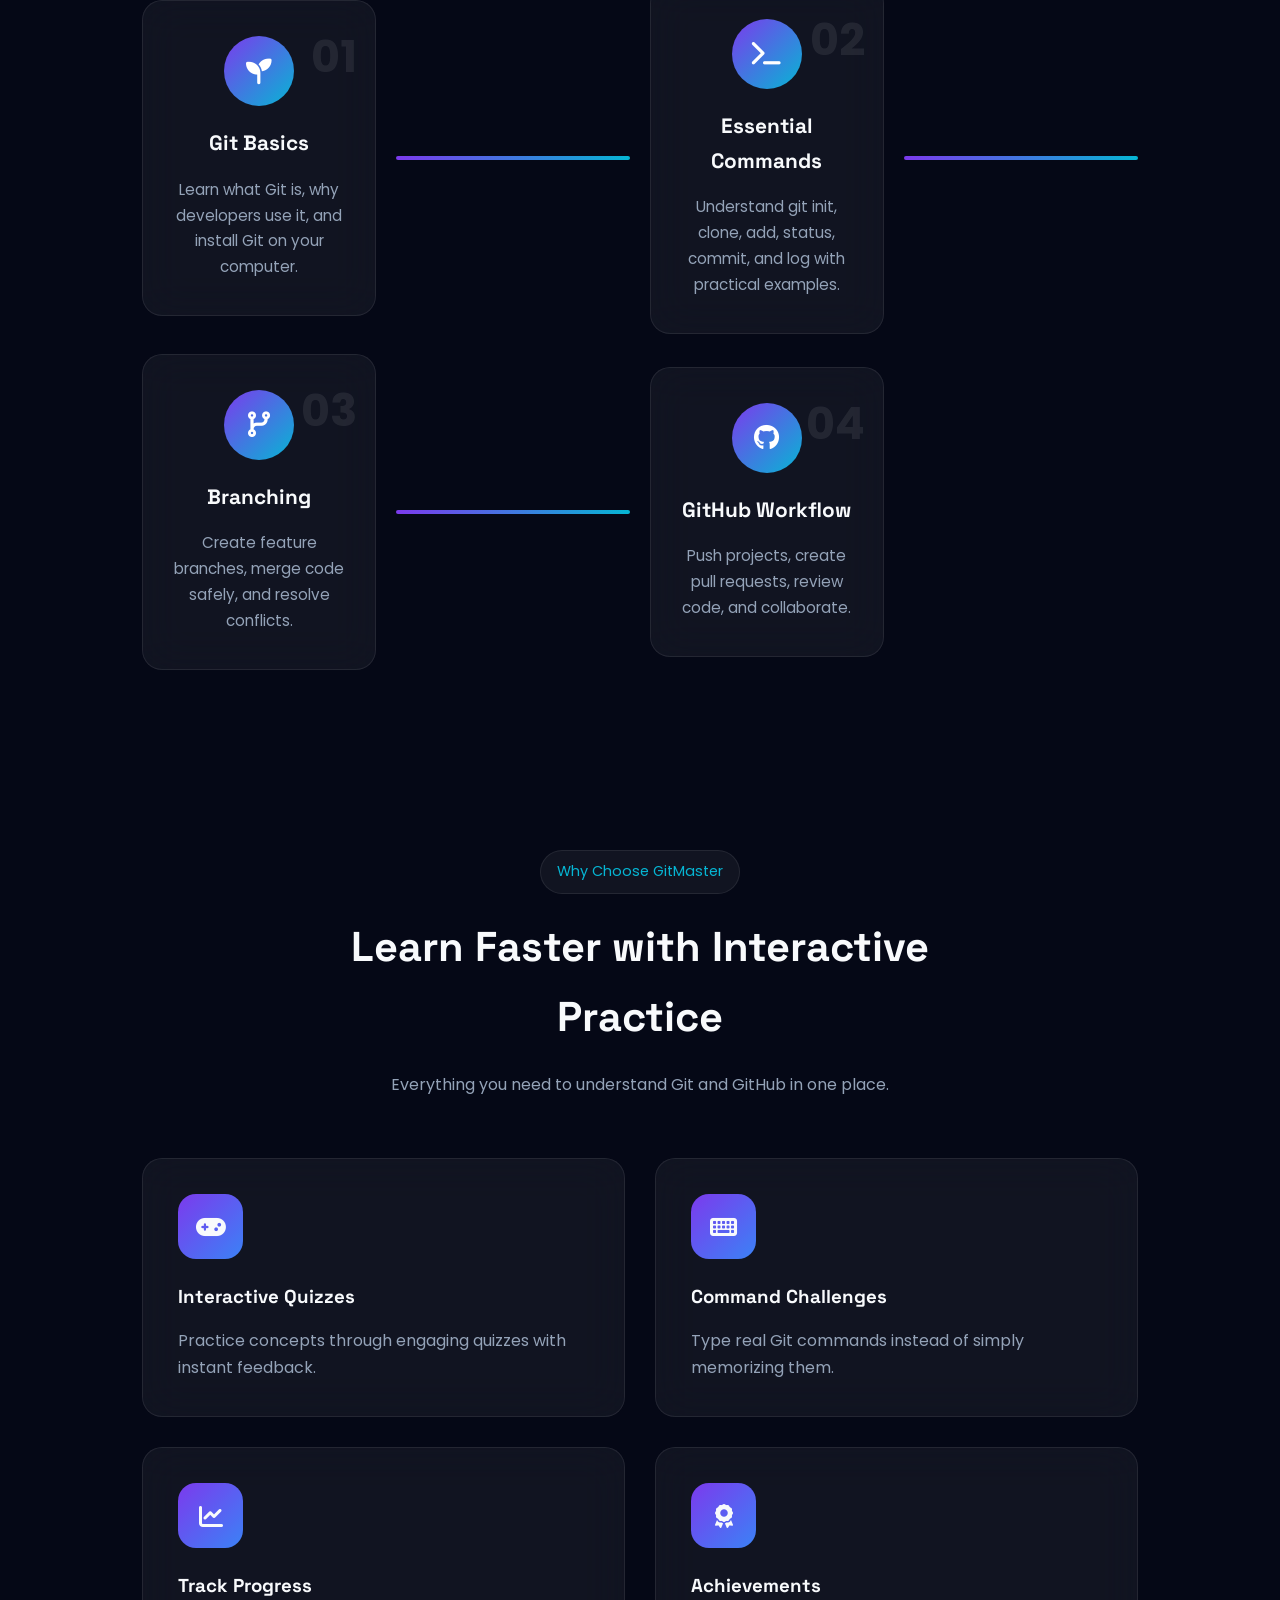
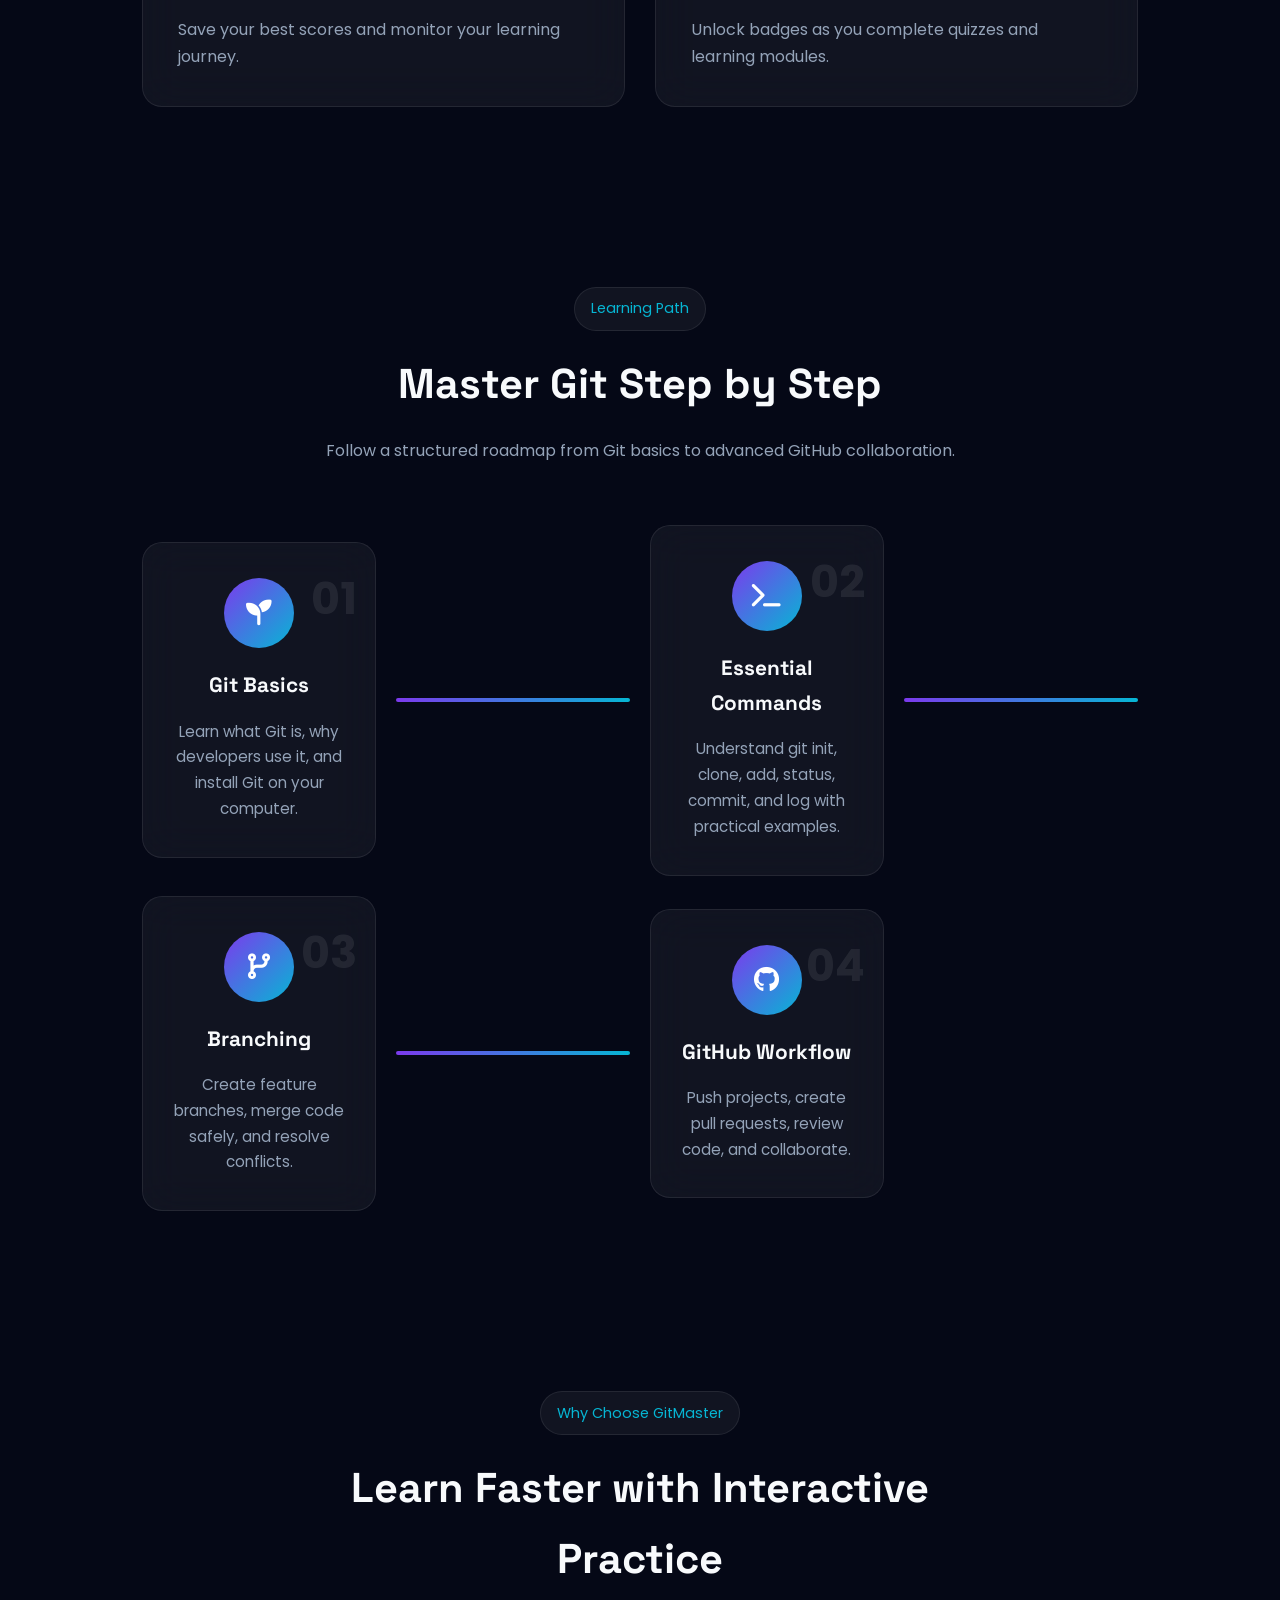
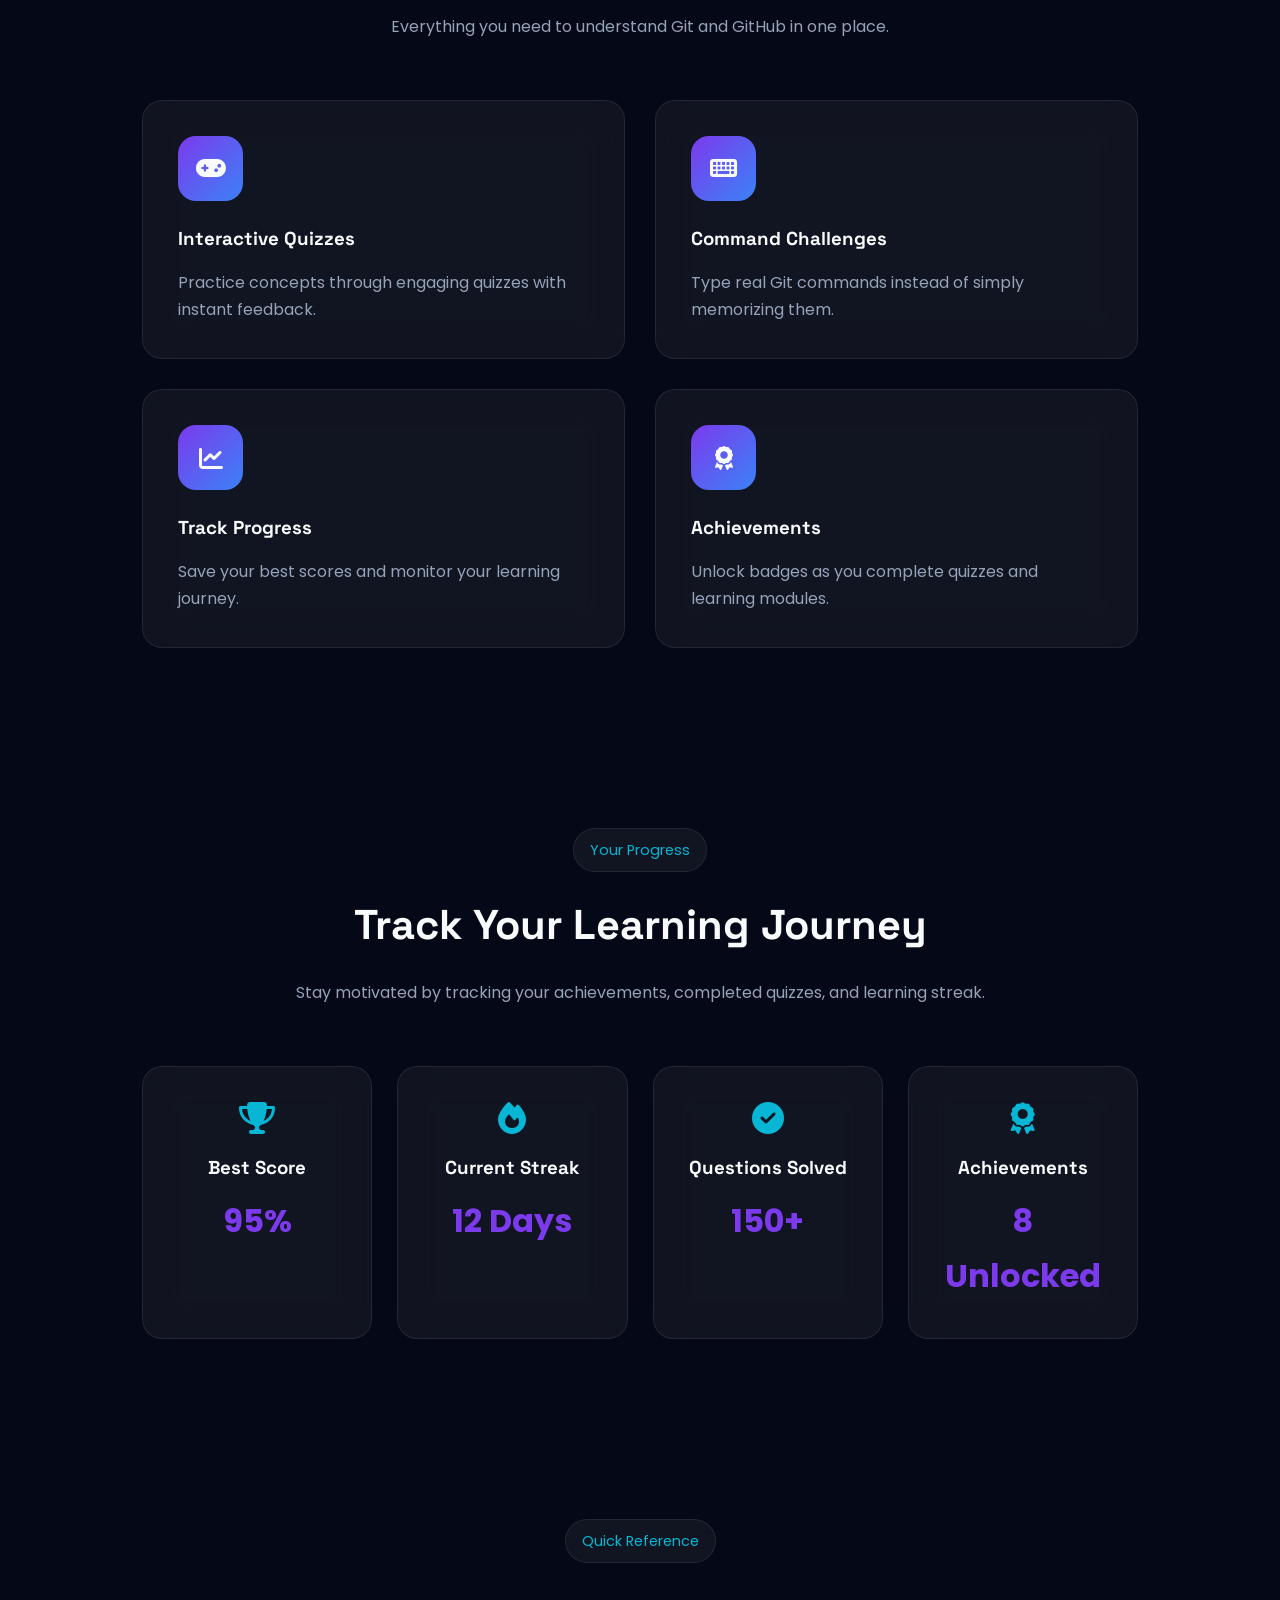
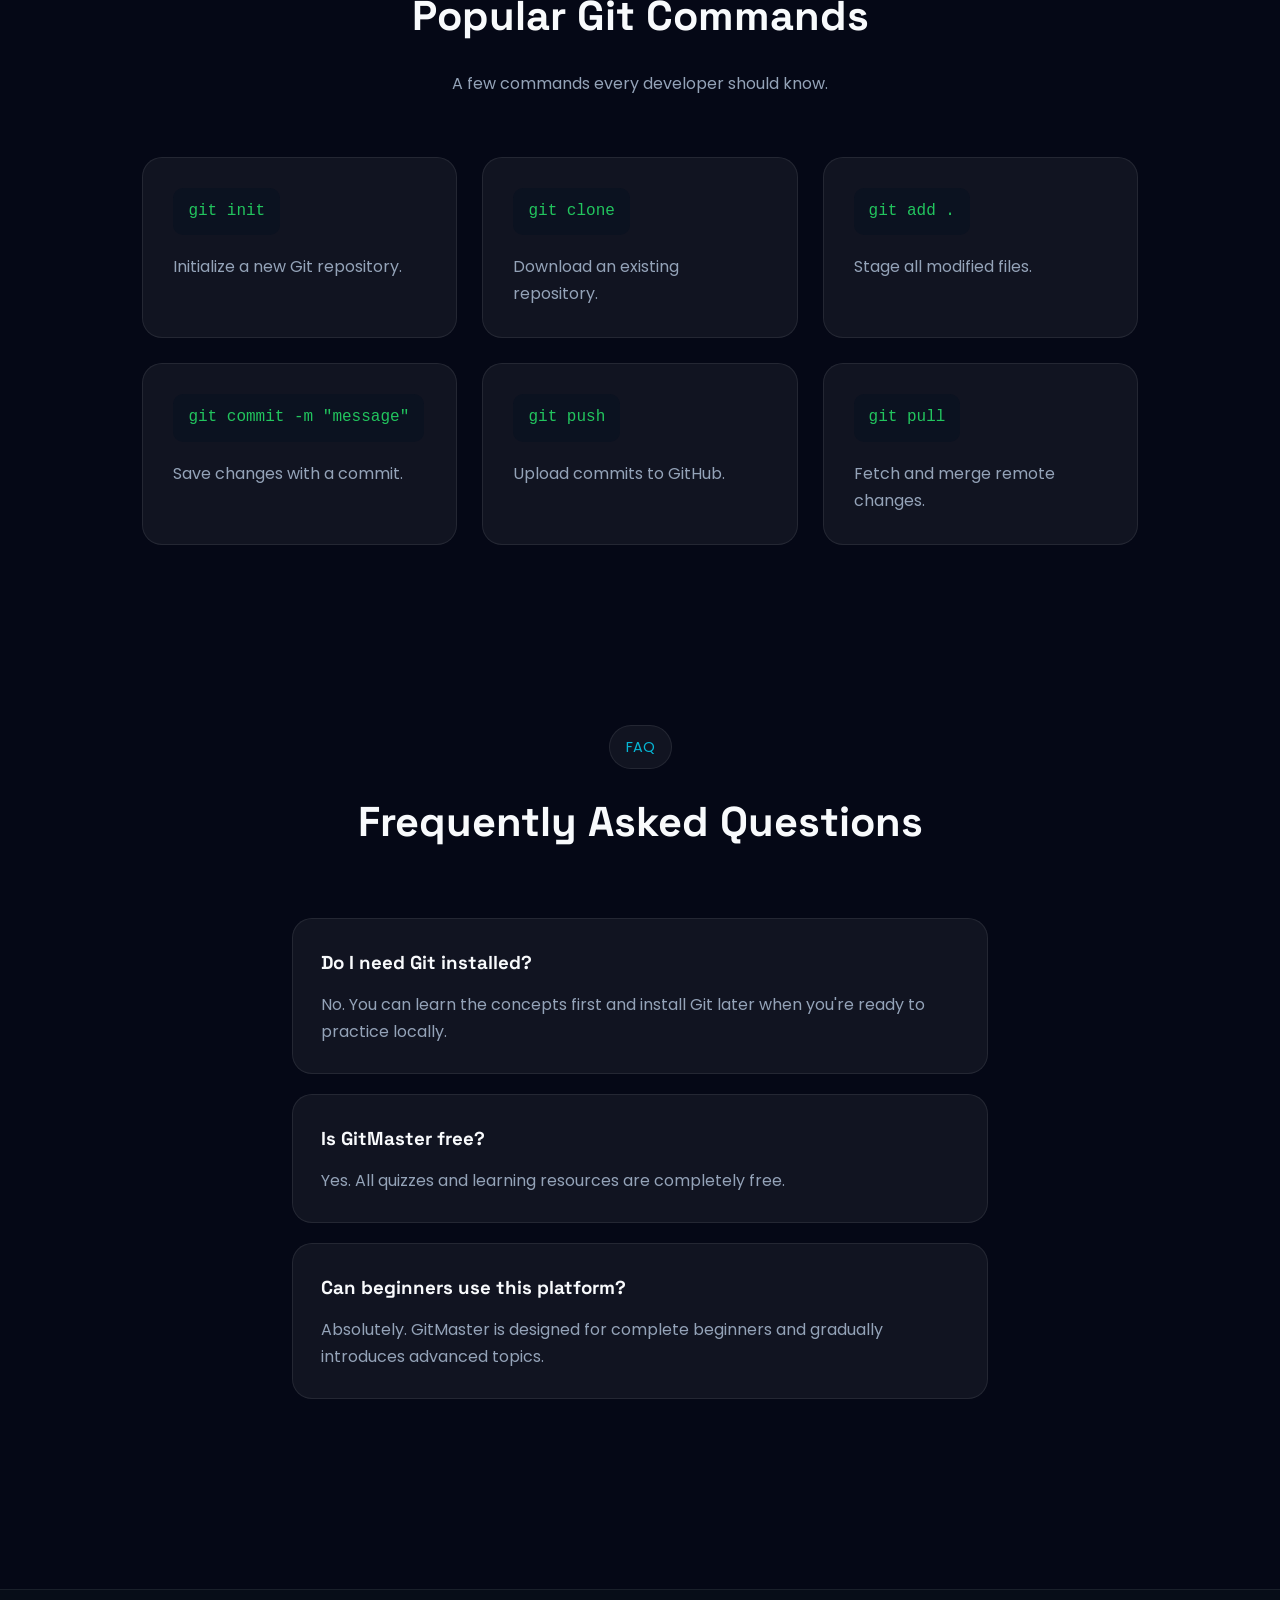
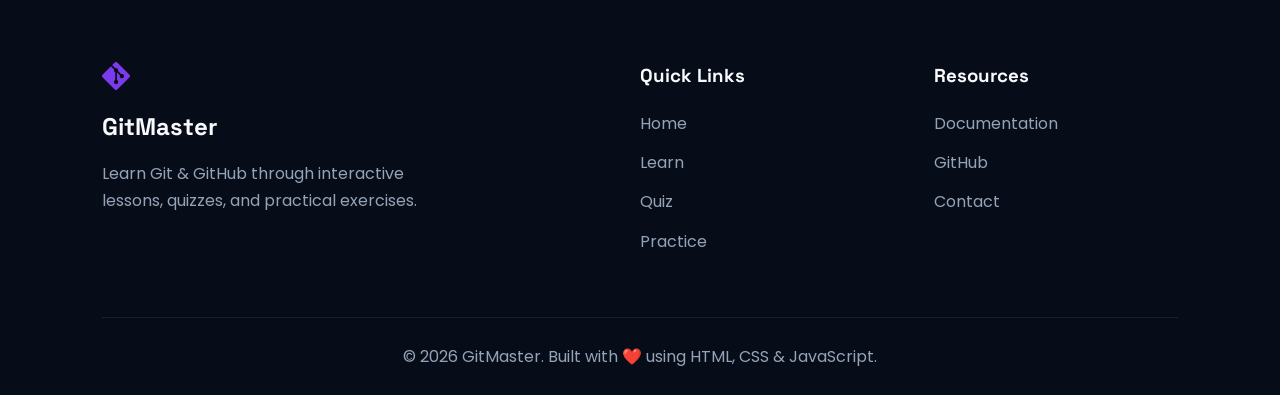
==== commit 51d4970d: "Improve The structure & UI" ====
--- a/index.html
+++ b/index.html
@@ -4,63 +4,41 @@
 <head>
     <meta charset="UTF-8">
     <meta name="viewport" content="width=device-width, initial-scale=1.0">
-
     <title>GitMaster | Learn Git & GitHub Interactively</title>
-
-    <meta name="description"
-        content="Master Git & GitHub through interactive quizzes, command challenges, visual learning paths, and real-world practice.">
-
-    <meta name="keywords"
-        content="Git, GitHub, Git Quiz, Git Learning, Version Control, Developer, HTML CSS JavaScript">
-
+    <meta name="description" content="Master Git & GitHub through interactive quizzes, command challenges, visual learning paths, and real-world practice.">
+    <meta name="keywords" content="Git, GitHub, Git Quiz, Git Learning, Version Control, Developer, HTML CSS JavaScript">
     <meta name="author" content="Kushal Sarkar">
-
     <link rel="icon" href="assets/icons/favicon.png">
-
     <!-- Google Fonts -->
     <link rel="preconnect" href="https://fonts.googleapis.com">
     <link rel="preconnect" href="https://fonts.gstatic.com" crossorigin>
-
-    <link
-        href="https://fonts.googleapis.com/css2?family=Poppins:wght@300;400;500;600;700&family=Space+Grotesk:wght@400;500;600;700&display=swap"
-        rel="stylesheet">
-
+    <link href="https://fonts.googleapis.com/css2?family=Poppins:wght@300;400;500;600;700&family=Space+Grotesk:wght@400;500;600;700&display=swap" rel="stylesheet">
     <!-- Font Awesome -->
-    <link rel="stylesheet"
-        href="https://cdnjs.cloudflare.com/ajax/libs/font-awesome/6.7.2/css/all.min.css">
-
+    <link rel="stylesheet" href="https://cdnjs.cloudflare.com/ajax/libs/font-awesome/6.7.2/css/all.min.css">
     <link rel="stylesheet" href="css/style.css">
 </head>
 
 <body>
-
     <!-- Background Effects -->
-
     <div class="gradient-bg"></div>
-
     <div class="blur blur-one"></div>
     <div class="blur blur-two"></div>
-
     <!-- ================= NAVBAR ================= -->
     <header>
         <nav class="navbar">
-
             <a href="#" class="logo">
                 <div class="logo-icon">
                     <i class="fab fa-git-alt"></i>
                 </div>
-
                 <div class="logo-text">
                     <h2>GitMaster</h2>
                 </div>
             </a>
-
             <ul class="nav-links">
                 <li><a href="index.html">Home</a></li>
                 <li><a href="learn.html">Learn</a></li>
                 <li><a href="quiz.html">Quiz</a></li>
             </ul>
-
             <div class="nav-actions">
                 <button id="theme-btn">
                     <i class="fas fa-moon"></i>
@@ -71,720 +49,434 @@
             </div>
         </nav>
     </header>
-
     <!-- ================= HERO ================= -->
-
     <section class="hero">
-
         <div class="hero-content">
-
             <span class="hero-badge">
-
                 🚀 Interactive Git Learning Platform
-
-            </span>
-
+            </span>
             <h1>
-
                 Learn
                 <span>Git & GitHub</span>
-
                 Through Interactive Practice
-
             </h1>
-
-            <p>
-
+            <p>
                 Build confidence with hands-on quizzes,
                 command challenges, learning paths,
                 and real-world Git workflows designed
                 for beginners and aspiring developers.
-
-            </p>
-
+            </p>
             <div class="hero-buttons">
-
                 <a href="learn.html" class="path-btn">
-
                     Start Learning
-
                 </a>
-
                 <a href="quiz.html" class="btn primary">
-
                     Take Quiz
-
                 </a>
-
-            </div>
-
-        </div>
-
+            </div>
+        </div>
         <!-- Hero Illustration -->
-
         <div class="hero-visual">
-
             <div class="git-card">
-
                 <div class="terminal">
-
                     <span>$ git init</span>
-
                     <span>$ git add .</span>
-
                     <span>$ git commit -m "First Commit"</span>
-
                     <span>$ git push origin main</span>
-
-                </div>
-
+                </div>
                 <div class="git-graph">
-
                     <div class="branch"></div>
-
                     <div class="node"></div>
-
                     <div class="node"></div>
-
                     <div class="node"></div>
-
                     <div class="node"></div>
-
-                </div>
-
-            </div>
-
-        </div>
-
-    </section>
-
+                </div>
+            </div>
+        </div>
+    </section>
     <!-- ================= STATS ================= -->
-
     <section class="stats">
-
         <div class="stat-card">
-
             <h2>80+</h2>
-
             <p>Quiz Questions</p>
-
-        </div>
-
-
+        </div>
         <div class="stat-card">
-
             <h2>8</h2>
-
             <p>Learning Modules</p>
-
-        </div>
-
+        </div>
         <div class="stat-card">
-
             <h2>20+</h2>
-
             <p>Command Challenges</p>
-
-        </div>
-
+        </div>
         <div class="stat-card">
-
             <h2>100%</h2>
-
             <p>Free Learning</p>
-
-        </div>
-
-    </section>
-
+        </div>
+    </section>
     <!-- ================= LEARNING ROADMAP ================= -->
-
-<section class="roadmap" id="learn">
-
-    <div class="section-heading">
-
-        <span class="section-badge">
-            Learning Path
-        </span>
-
-        <h2>Master Git Step by Step</h2>
-
-        <p>
-            Follow a structured roadmap from Git basics to advanced GitHub
-            collaboration.
-        </p>
-
-    </div>
-
-    <div class="roadmap-container">
-
-        <div class="roadmap-card">
-
-            <div class="roadmap-icon">
-                <i class="fa-solid fa-seedling"></i>
-            </div>
-
-            <h3>Git Basics</h3>
-
-            <p>
-                Learn what Git is, why developers use it,
-                and install Git on your computer.
-            </p>
-
-            <span>01</span>
-
-        </div>
-
-        <div class="roadmap-line"></div>
-
-        <div class="roadmap-card">
-
-            <div class="roadmap-icon">
-                <i class="fa-solid fa-terminal"></i>
-            </div>
-
-            <h3>Essential Commands</h3>
-
-            <p>
-                Understand git init, clone, add, status,
-                commit, and log with practical examples.
-            </p>
-
-            <span>02</span>
-
-        </div>
-
-        <div class="roadmap-line"></div>
-
-        <div class="roadmap-card">
-
-            <div class="roadmap-icon">
-                <i class="fa-solid fa-code-branch"></i>
-            </div>
-
-            <h3>Branching</h3>
-
-            <p>
-                Create feature branches,
-                merge code safely,
-                and resolve conflicts.
-            </p>
-
-            <span>03</span>
-
-        </div>
-
-        <div class="roadmap-line"></div>
-
-        <div class="roadmap-card">
-
-            <div class="roadmap-icon">
-                <i class="fa-brands fa-github"></i>
-            </div>
-
-            <h3>GitHub Workflow</h3>
-
-            <p>
-                Push projects,
-                create pull requests,
-                review code,
-                and collaborate.
-            </p>
-
-            <span>04</span>
-
-        </div>
-
-    </div>
-
-</section>
-
-
-<!-- ================= WHY GITMASTER ================= -->
-
-<section class="features">
-
-    <div class="section-heading">
-
-        <span class="section-badge">
-
-            Why Choose GitMaster
-
-        </span>
-
-        <h2>Learn Faster with Interactive Practice</h2>
-
-        <p>
-            Everything you need to understand Git and GitHub
-            in one place.
-        </p>
-
-    </div>
-
-    <div class="feature-grid">
-
-        <div class="feature-card">
-
-            <i class="fa-solid fa-gamepad"></i>
-
-            <h3>Interactive Quizzes</h3>
-
-            <p>
-                Practice concepts through engaging quizzes with
-                instant feedback.
-            </p>
-
-        </div>
-
-        <div class="feature-card">
-
-            <i class="fa-solid fa-keyboard"></i>
-
-            <h3>Command Challenges</h3>
-
-            <p>
-                Type real Git commands instead of simply memorizing
-                them.
-            </p>
-
-        </div>
-
-        <div class="feature-card">
-
-            <i class="fa-solid fa-chart-line"></i>
-
-            <h3>Track Progress</h3>
-
-            <p>
-                Save your best scores and monitor your learning
-                journey.
-            </p>
-
-        </div>
-
-        <div class="feature-card">
-
-            <i class="fa-solid fa-award"></i>
-
-            <h3>Achievements</h3>
-
-            <p>
-                Unlock badges as you complete quizzes
-                and learning modules.
-            </p>
-
-        </div>
-
-    </div>
-
-</section>
-
-<!-- ================= LEARNING ROADMAP ================= -->
-
-<section class="roadmap" id="learn">
-
-    <div class="section-heading">
-
-        <span class="section-badge">
-            Learning Path
-        </span>
-
-        <h2>Master Git Step by Step</h2>
-
-        <p>
-            Follow a structured roadmap from Git basics to advanced GitHub
-            collaboration.
-        </p>
-
-    </div>
-
-    <div class="roadmap-container">
-
-        <div class="roadmap-card">
-
-            <div class="roadmap-icon">
-                <i class="fa-solid fa-seedling"></i>
-            </div>
-
-            <h3>Git Basics</h3>
-
-            <p>
-                Learn what Git is, why developers use it,
-                and install Git on your computer.
-            </p>
-
-            <span>01</span>
-
-        </div>
-
-        <div class="roadmap-line"></div>
-
-        <div class="roadmap-card">
-
-            <div class="roadmap-icon">
-                <i class="fa-solid fa-terminal"></i>
-            </div>
-
-            <h3>Essential Commands</h3>
-
-            <p>
-                Understand git init, clone, add, status,
-                commit, and log with practical examples.
-            </p>
-
-            <span>02</span>
-
-        </div>
-
-        <div class="roadmap-line"></div>
-
-        <div class="roadmap-card">
-
-            <div class="roadmap-icon">
-                <i class="fa-solid fa-code-branch"></i>
-            </div>
-
-            <h3>Branching</h3>
-
-            <p>
-                Create feature branches,
-                merge code safely,
-                and resolve conflicts.
-            </p>
-
-            <span>03</span>
-
-        </div>
-
-        <div class="roadmap-line"></div>
-
-        <div class="roadmap-card">
-
-            <div class="roadmap-icon">
-                <i class="fa-brands fa-github"></i>
-            </div>
-
-            <h3>GitHub Workflow</h3>
-
-            <p>
-                Push projects,
-                create pull requests,
-                review code,
-                and collaborate.
-            </p>
-
-            <span>04</span>
-
-        </div>
-
-    </div>
-
-</section>
-
-
-<!-- ================= WHY GITMASTER ================= -->
-
-<section class="features">
-
-    <div class="section-heading">
-
-        <span class="section-badge">
-
-            Why Choose GitMaster
-
-        </span>
-
-        <h2>Learn Faster with Interactive Practice</h2>
-
-        <p>
-            Everything you need to understand Git and GitHub
-            in one place.
-        </p>
-
-    </div>
-
-    <div class="feature-grid">
-
-        <div class="feature-card">
-
-            <i class="fa-solid fa-gamepad"></i>
-
-            <h3>Interactive Quizzes</h3>
-
-            <p>
-                Practice concepts through engaging quizzes with
-                instant feedback.
-            </p>
-
-        </div>
-
-        <div class="feature-card">
-
-            <i class="fa-solid fa-keyboard"></i>
-
-            <h3>Command Challenges</h3>
-
-            <p>
-                Type real Git commands instead of simply memorizing
-                them.
-            </p>
-
-        </div>
-
-        <div class="feature-card">
-
-            <i class="fa-solid fa-chart-line"></i>
-
-            <h3>Track Progress</h3>
-
-            <p>
-                Save your best scores and monitor your learning
-                journey.
-            </p>
-
-        </div>
-
-        <div class="feature-card">
-
-            <i class="fa-solid fa-award"></i>
-
-            <h3>Achievements</h3>
-
-            <p>
-                Unlock badges as you complete quizzes
-                and learning modules.
-            </p>
-
-        </div>
-
-    </div>
-
-</section>
-
-<!-- ================= PROGRESS DASHBOARD ================= -->
-
-<section class="dashboard">
-
-    <div class="section-heading">
-
-        <span class="section-badge">
-            Your Progress
-        </span>
-
-        <h2>Track Your Learning Journey</h2>
-
-        <p>
-            Stay motivated by tracking your achievements,
-            completed quizzes, and learning streak.
-        </p>
-
-    </div>
-
-    <div class="dashboard-grid">
-
-        <div class="dashboard-card">
-
-            <i class="fa-solid fa-trophy"></i>
-
-            <h3>Best Score</h3>
-
-            <span>95%</span>
-
-        </div>
-
-        <div class="dashboard-card">
-
-            <i class="fa-solid fa-fire"></i>
-
-            <h3>Current Streak</h3>
-
-            <span>12 Days</span>
-
-        </div>
-
-        <div class="dashboard-card">
-
-            <i class="fa-solid fa-circle-check"></i>
-
-            <h3>Questions Solved</h3>
-
-            <span>150+</span>
-
-        </div>
-
-        <div class="dashboard-card">
-
-            <i class="fa-solid fa-award"></i>
-
-            <h3>Achievements</h3>
-
-            <span>8 Unlocked</span>
-
-        </div>
-
-    </div>
-
-</section>
-
-<!-- ================= POPULAR COMMANDS ================= -->
-
-<section class="commands">
-
-    <div class="section-heading">
-
-        <span class="section-badge">
-            Quick Reference
-        </span>
-
-        <h2>Popular Git Commands</h2>
-
-        <p>
-            A few commands every developer should know.
-        </p>
-
-    </div>
-
-    <div class="command-grid">
-
-        <div class="command-card">
-            <code>git init</code>
-            <p>Initialize a new Git repository.</p>
-        </div>
-
-        <div class="command-card">
-            <code>git clone</code>
-            <p>Download an existing repository.</p>
-        </div>
-
-        <div class="command-card">
-            <code>git add .</code>
-            <p>Stage all modified files.</p>
-        </div>
-
-        <div class="command-card">
-            <code>git commit -m "message"</code>
-            <p>Save changes with a commit.</p>
-        </div>
-
-        <div class="command-card">
-            <code>git push</code>
-            <p>Upload commits to GitHub.</p>
-        </div>
-
-        <div class="command-card">
-            <code>git pull</code>
-            <p>Fetch and merge remote changes.</p>
-        </div>
-
-    </div>
-
-</section>
-
-<!-- ================= FAQ ================= -->
-
-<section class="faq">
-
-    <div class="section-heading">
-
-        <span class="section-badge">
-            FAQ
-        </span>
-
-        <h2>Frequently Asked Questions</h2>
-
-    </div>
-
-    <div class="faq-container">
-
-        <div class="faq-item">
-            <h3>Do I need Git installed?</h3>
-            <p>
-                No. You can learn the concepts first and install Git later
-                when you're ready to practice locally.
-            </p>
-        </div>
-
-        <div class="faq-item">
-            <h3>Is GitMaster free?</h3>
-            <p>
-                Yes. All quizzes and learning resources are completely free.
-            </p>
-        </div>
-
-        <div class="faq-item">
-            <h3>Can beginners use this platform?</h3>
-            <p>
-                Absolutely. GitMaster is designed for complete beginners and
-                gradually introduces advanced topics.
-            </p>
-        </div>
-
-    </div>
-
-</section>
-
-<!-- ================= FOOTER ================= -->
-
-<footer>
-
-    <div class="footer-content">
-
-        <div class="footer-logo">
-
-            <i class="fab fa-git-alt"></i>
-
-            <h2>GitMaster</h2>
-
-            <p>
-                Learn Git & GitHub through interactive lessons,
-                quizzes, and practical exercises.
-            </p>
-
-        </div>
-
-        <div class="footer-links">
-
-            <h3>Quick Links</h3>
-
-            <a href="#">Home</a>
-            <a href="#">Learn</a>
-            <a href="#">Quiz</a>
-            <a href="#">Practice</a>
-
-        </div>
-
-        <div class="footer-links">
-
-            <h3>Resources</h3>
-
-            <a href="#">Documentation</a>
-            <a href="#">GitHub</a>
-            <a href="#">Contact</a>
-
-        </div>
-
-    </div>
-
-    <div class="footer-bottom">
-
-        <p>
-            © 2026 GitMaster. Built with ❤️ using HTML, CSS & JavaScript.
-        </p>
-
-    </div>
-
-</footer>
-
-<!-- Back To Top -->
-
-<button id="scrollTop">
-
-    <i class="fas fa-arrow-up"></i>
-
-</button>
-
+    <section class="roadmap" id="learn">
+        <div class="section-heading">
+            <span class="section-badge">
+                Learning Path
+            </span>
+            <h2>Master Git Step by Step</h2>
+            <p>
+                Follow a structured roadmap from Git basics to advanced GitHub
+                collaboration.
+            </p>
+        </div>
+        <div class="roadmap-container">
+            <div class="roadmap-card">
+                <div class="roadmap-icon">
+                    <i class="fa-solid fa-seedling"></i>
+                </div>
+                <h3>Git Basics</h3>
+                <p>
+                    Learn what Git is, why developers use it,
+                    and install Git on your computer.
+                </p>
+                <span>01</span>
+            </div>
+            <div class="roadmap-line"></div>
+            <div class="roadmap-card">
+                <div class="roadmap-icon">
+                    <i class="fa-solid fa-terminal"></i>
+                </div>
+                <h3>Essential Commands</h3>
+                <p>
+                    Understand git init, clone, add, status,
+                    commit, and log with practical examples.
+                </p>
+                <span>02</span>
+            </div>
+            <div class="roadmap-line"></div>
+            <div class="roadmap-card">
+                <div class="roadmap-icon">
+                    <i class="fa-solid fa-code-branch"></i>
+                </div>
+                <h3>Branching</h3>
+                <p>
+                    Create feature branches,
+                    merge code safely,
+                    and resolve conflicts.
+                </p>
+                <span>03</span>
+            </div>
+            <div class="roadmap-line"></div>
+            <div class="roadmap-card">
+                <div class="roadmap-icon">
+                    <i class="fa-brands fa-github"></i>
+                </div>
+                <h3>GitHub Workflow</h3>
+                <p>
+                    Push projects,
+                    create pull requests,
+                    review code,
+                    and collaborate.
+                </p>
+                <span>04</span>
+            </div>
+        </div>
+    </section>
+    <!-- ================= WHY GITMASTER ================= -->
+    <section class="features">
+        <div class="section-heading">
+            <span class="section-badge">
+                Why Choose GitMaster
+            </span>
+            <h2>Learn Faster with Interactive Practice</h2>
+            <p>
+                Everything you need to understand Git and GitHub
+                in one place.
+            </p>
+        </div>
+        <div class="feature-grid">
+            <div class="feature-card">
+                <i class="fa-solid fa-gamepad"></i>
+                <h3>Interactive Quizzes</h3>
+                <p>
+                    Practice concepts through engaging quizzes with
+                    instant feedback.
+                </p>
+            </div>
+            <div class="feature-card">
+                <i class="fa-solid fa-keyboard"></i>
+                <h3>Command Challenges</h3>
+                <p>
+                    Type real Git commands instead of simply memorizing
+                    them.
+                </p>
+            </div>
+            <div class="feature-card">
+                <i class="fa-solid fa-chart-line"></i>
+                <h3>Track Progress</h3>
+                <p>
+                    Save your best scores and monitor your learning
+                    journey.
+                </p>
+            </div>
+            <div class="feature-card">
+                <i class="fa-solid fa-award"></i>
+                <h3>Achievements</h3>
+                <p>
+                    Unlock badges as you complete quizzes
+                    and learning modules.
+                </p>
+            </div>
+        </div>
+    </section>
+    <!-- ================= LEARNING ROADMAP ================= -->
+    <section class="roadmap" id="learn">
+        <div class="section-heading">
+            <span class="section-badge">
+                Learning Path
+            </span>
+            <h2>Master Git Step by Step</h2>
+            <p>
+                Follow a structured roadmap from Git basics to advanced GitHub
+                collaboration.
+            </p>
+        </div>
+        <div class="roadmap-container">
+            <div class="roadmap-card">
+                <div class="roadmap-icon">
+                    <i class="fa-solid fa-seedling"></i>
+                </div>
+                <h3>Git Basics</h3>
+                <p>
+                    Learn what Git is, why developers use it,
+                    and install Git on your computer.
+                </p>
+                <span>01</span>
+            </div>
+            <div class="roadmap-line"></div>
+            <div class="roadmap-card">
+                <div class="roadmap-icon">
+                    <i class="fa-solid fa-terminal"></i>
+                </div>
+                <h3>Essential Commands</h3>
+                <p>
+                    Understand git init, clone, add, status,
+                    commit, and log with practical examples.
+                </p>
+                <span>02</span>
+            </div>
+            <div class="roadmap-line"></div>
+            <div class="roadmap-card">
+                <div class="roadmap-icon">
+                    <i class="fa-solid fa-code-branch"></i>
+                </div>
+                <h3>Branching</h3>
+                <p>
+                    Create feature branches,
+                    merge code safely,
+                    and resolve conflicts.
+                </p>
+                <span>03</span>
+            </div>
+            <div class="roadmap-line"></div>
+            <div class="roadmap-card">
+                <div class="roadmap-icon">
+                    <i class="fa-brands fa-github"></i>
+                </div>
+                <h3>GitHub Workflow</h3>
+                <p>
+                    Push projects,
+                    create pull requests,
+                    review code,
+                    and collaborate.
+                </p>
+                <span>04</span>
+            </div>
+        </div>
+    </section>
+    <!-- ================= WHY GITMASTER ================= -->
+    <section class="features">
+        <div class="section-heading">
+            <span class="section-badge">
+                Why Choose GitMaster
+            </span>
+            <h2>Learn Faster with Interactive Practice</h2>
+            <p>
+                Everything you need to understand Git and GitHub
+                in one place.
+            </p>
+        </div>
+        <div class="feature-grid">
+            <div class="feature-card">
+                <i class="fa-solid fa-gamepad"></i>
+                <h3>Interactive Quizzes</h3>
+                <p>
+                    Practice concepts through engaging quizzes with
+                    instant feedback.
+                </p>
+            </div>
+            <div class="feature-card">
+                <i class="fa-solid fa-keyboard"></i>
+                <h3>Command Challenges</h3>
+                <p>
+                    Type real Git commands instead of simply memorizing
+                    them.
+                </p>
+            </div>
+            <div class="feature-card">
+                <i class="fa-solid fa-chart-line"></i>
+                <h3>Track Progress</h3>
+                <p>
+                    Save your best scores and monitor your learning
+                    journey.
+                </p>
+            </div>
+            <div class="feature-card">
+                <i class="fa-solid fa-award"></i>
+                <h3>Achievements</h3>
+                <p>
+                    Unlock badges as you complete quizzes
+                    and learning modules.
+                </p>
+            </div>
+        </div>
+    </section>
+    <!-- ================= PROGRESS DASHBOARD ================= -->
+    <section class="dashboard">
+        <div class="section-heading">
+            <span class="section-badge">
+                Your Progress
+            </span>
+            <h2>Track Your Learning Journey</h2>
+            <p>
+                Stay motivated by tracking your achievements,
+                completed quizzes, and learning streak.
+            </p>
+        </div>
+        <div class="dashboard-grid">
+            <div class="dashboard-card">
+                <i class="fa-solid fa-trophy"></i>
+                <h3>Best Score</h3>
+                <span>95%</span>
+            </div>
+            <div class="dashboard-card">
+                <i class="fa-solid fa-fire"></i>
+                <h3>Current Streak</h3>
+                <span>12 Days</span>
+            </div>
+            <div class="dashboard-card">
+                <i class="fa-solid fa-circle-check"></i>
+                <h3>Questions Solved</h3>
+                <span>150+</span>
+            </div>
+            <div class="dashboard-card">
+                <i class="fa-solid fa-award"></i>
+                <h3>Achievements</h3>
+                <span>8 Unlocked</span>
+            </div>
+        </div>
+    </section>
+    <!-- ================= POPULAR COMMANDS ================= -->
+    <section class="commands">
+        <div class="section-heading">
+            <span class="section-badge">
+                Quick Reference
+            </span>
+            <h2>Popular Git Commands</h2>
+            <p>
+                A few commands every developer should know.
+            </p>
+        </div>
+        <div class="command-grid">
+            <div class="command-card">
+                <code>git init</code>
+                <p>Initialize a new Git repository.</p>
+            </div>
+            <div class="command-card">
+                <code>git clone</code>
+                <p>Download an existing repository.</p>
+            </div>
+            <div class="command-card">
+                <code>git add .</code>
+                <p>Stage all modified files.</p>
+            </div>
+            <div class="command-card">
+                <code>git commit -m "message"</code>
+                <p>Save changes with a commit.</p>
+            </div>
+            <div class="command-card">
+                <code>git push</code>
+                <p>Upload commits to GitHub.</p>
+            </div>
+            <div class="command-card">
+                <code>git pull</code>
+                <p>Fetch and merge remote changes.</p>
+            </div>
+        </div>
+    </section>
+    <!-- ================= FAQ ================= -->
+    <section class="faq">
+        <div class="section-heading">
+            <span class="section-badge">
+                FAQ
+            </span>
+            <h2>Frequently Asked Questions</h2>
+        </div>
+        <div class="faq-container">
+            <div class="faq-item">
+                <h3>Do I need Git installed?</h3>
+                <p>
+                    No. You can learn the concepts first and install Git later
+                    when you're ready to practice locally.
+                </p>
+            </div>
+            <div class="faq-item">
+                <h3>Is GitMaster free?</h3>
+                <p>
+                    Yes. All quizzes and learning resources are completely free.
+                </p>
+            </div>
+            <div class="faq-item">
+                <h3>Can beginners use this platform?</h3>
+                <p>
+                    Absolutely. GitMaster is designed for complete beginners and
+                    gradually introduces advanced topics.
+                </p>
+            </div>
+        </div>
+    </section>
+    <!-- ================= FOOTER ================= -->
+    <footer>
+        <div class="footer-content">
+            <div class="footer-logo">
+                <i class="fab fa-git-alt"></i>
+                <h2>GitMaster</h2>
+                <p>
+                    Learn Git & GitHub through interactive lessons,
+                    quizzes, and practical exercises.
+                </p>
+            </div>
+            <div class="footer-links">
+                <h3>Quick Links</h3>
+                <a href="#">Home</a>
+                <a href="#">Learn</a>
+                <a href="#">Quiz</a>
+                <a href="#">Practice</a>
+            </div>
+            <div class="footer-links">
+                <h3>Resources</h3>
+                <a href="#">Documentation</a>
+                <a href="#">GitHub</a>
+                <a href="#">Contact</a>
+            </div>
+        </div>
+        <div class="footer-bottom">
+            <p>
+                © 2026 GitMaster. Built with ❤️ using HTML, CSS & JavaScript.
+            </p>
+        </div>
+    </footer>
+    <!-- Back To Top -->
+    <button id="scrollTop">
+        <i class="fas fa-arrow-up"></i>
+    </button>
     <script src="js/script.js"></script>
-
 </body>
 
 </html>
--- a/css/style.css
+++ b/css/style.css
@@ -1,913 +1,920 @@
 /*========== GOOGLE FONTS ==========*/
-:root{
-  --bg:#050816;
-  --surface:#0f172a;
-  --surface-2:#111c34;
-  --primary:#7c3aed;
-  --secondary:#3b82f6;
-  --accent:#06b6d4;
-  --success:#22c55e;
-  --warning:#f59e0b;
-  --text:#f8fafc;
-  --text-light:#94a3b8;
-  --border:rgba(255,255,255,.08);
-  --glass:rgba(255,255,255,.05);
-  --shadow:0 15px 40px rgba(0,0,0,.35);
-  --radius:20px;
-  --transition:.35s ease;
-  --max-width:1200px;
+:root {
+    --bg: #050816;
+    --surface: #0f172a;
+    --surface-2: #111c34;
+    --primary: #7c3aed;
+    --secondary: #3b82f6;
+    --accent: #06b6d4;
+    --success: #22c55e;
+    --warning: #f59e0b;
+    --text: #f8fafc;
+    --text-light: #94a3b8;
+    --border: rgba(255, 255, 255, .08);
+    --glass: rgba(255, 255, 255, .05);
+    --shadow: 0 15px 40px rgba(0, 0, 0, .35);
+    --radius: 20px;
+    --transition: .35s ease;
+    --max-width: 1200px;
 }
 
 /*========== RESET ==========*/
-*{
-  margin:0;
-  padding:0;
-  box-sizing:border-box;
-}
-
-html{
-  scroll-behavior:smooth;
-}
-
-body{
-  font-family:"Poppins",sans-serif;
-  background:var(--bg);
-  color:var(--text);
-  overflow-x:hidden;
-  line-height:1.7;
-}
-
-img{
-  max-width:100%;
-  display:block;
-}
-
-a{
-  text-decoration:none;
-  color:inherit;
-}
-
-ul{
-  list-style:none;
-}
-
-button{
-  border:none;
-  outline:none;
-  cursor:pointer;
-  font-family:inherit;
-}
-
-section{
-  padding:90px 8%;
-}
-
-h1,h2,h3,h4{
-  font-family:"Space Grotesk",sans-serif;
-  font-weight:700;
-}
-
-.container{
-  max-width:var(--max-width);
-  margin:auto;
+* {
+    margin: 0;
+    padding: 0;
+    box-sizing: border-box;
+}
+
+html {
+    scroll-behavior: smooth;
+}
+
+body {
+    font-family: "Poppins", sans-serif;
+    background: var(--bg);
+    color: var(--text);
+    overflow-x: hidden;
+    line-height: 1.7;
+}
+
+img {
+    max-width: 100%;
+    display: block;
+}
+
+a {
+    text-decoration: none;
+    color: inherit;
+}
+
+ul {
+    list-style: none;
+}
+
+button {
+    border: none;
+    outline: none;
+    cursor: pointer;
+    font-family: inherit;
+}
+
+section {
+    padding: 90px 8%;
+}
+
+h1,
+h2,
+h3,
+h4 {
+    font-family: "Space Grotesk", sans-serif;
+    font-weight: 700;
+}
+
+.container {
+    max-width: var(--max-width);
+    margin: auto;
 }
 
 /*========== SCROLLBAR ==========*/
-::-webkit-scrollbar{
-  width:8px;
-}
-
-::-webkit-scrollbar-track{
-  background:#08101f;
-}
-
-::-webkit-scrollbar-thumb{
-  background:var(--primary);
-  border-radius:20px;
+::-webkit-scrollbar {
+    width: 8px;
+}
+
+::-webkit-scrollbar-track {
+    background: #08101f;
+}
+
+::-webkit-scrollbar-thumb {
+    background: var(--primary);
+    border-radius: 20px;
 }
 
 /*========== BACKGROUND ==========*/
-.gradient-bg{
-  position:fixed;
-  inset:0;
-  background:
-  radial-gradient(circle at top left,#7c3aed25 0%,transparent 35%),
-  radial-gradient(circle at bottom right,#06b6d425 0%,transparent 35%);
-  z-index:-3;
-}
-
-.blur{
-  position:fixed;
-  width:320px;
-  height:320px;
-  border-radius:50%;
-  filter:blur(120px);
-  z-index:-2;
-}
-
-.blur-one{
-  background:#7c3aed55;
-  top:-80px;
-  left:-80px;
-}
-
-.blur-two{
-  background:#06b6d455;
-  right:-100px;
-  bottom:-100px;
+.gradient-bg {
+    position: fixed;
+    inset: 0;
+    background:
+        radial-gradient(circle at top left, #7c3aed25 0%, transparent 35%),
+        radial-gradient(circle at bottom right, #06b6d425 0%, transparent 35%);
+    z-index: -3;
+}
+
+.blur {
+    position: fixed;
+    width: 320px;
+    height: 320px;
+    border-radius: 50%;
+    filter: blur(120px);
+    z-index: -2;
+}
+
+.blur-one {
+    background: #7c3aed55;
+    top: -80px;
+    left: -80px;
+}
+
+.blur-two {
+    background: #06b6d455;
+    right: -100px;
+    bottom: -100px;
 }
 
 /*========== SECTION TITLE ==========*/
-.section-heading{
-  text-align:center;
-  max-width:700px;
-  margin:0 auto 60px;
-}
-
-.section-badge{
-  display:inline-block;
-  padding:.55rem 1rem;
-  background:var(--glass);
-  border:1px solid var(--border);
-  border-radius:999px;
-  color:var(--accent);
-  font-size:.9rem;
-  margin-bottom:18px;
-}
-
-.section-heading h2{
-  font-size:2.6rem;
-  margin-bottom:18px;
-}
-
-.section-heading p{
-  color:var(--text-light);
+.section-heading {
+    text-align: center;
+    max-width: 700px;
+    margin: 0 auto 60px;
+}
+
+.section-badge {
+    display: inline-block;
+    padding: .55rem 1rem;
+    background: var(--glass);
+    border: 1px solid var(--border);
+    border-radius: 999px;
+    color: var(--accent);
+    font-size: .9rem;
+    margin-bottom: 18px;
+}
+
+.section-heading h2 {
+    font-size: 2.6rem;
+    margin-bottom: 18px;
+}
+
+.section-heading p {
+    color: var(--text-light);
 }
 
 /*========== BUTTONS ==========*/
-.btn{
-  display:inline-flex;
-  align-items:center;
-  justify-content:center;
-  padding:14px 30px;
-  border-radius:999px;
-  font-weight:600;
-  transition:var(--transition);
-}
-
-.btn.primary{
-  background:linear-gradient(135deg,var(--primary),var(--secondary));
-  color:#fff;
-}
-
-.btn.primary:hover{
-  transform:translateY(-4px);
-  box-shadow:0 12px 30px rgba(124,58,237,.4);
-}
-
-.btn.secondary{
-  border:1px solid var(--border);
-  background:var(--glass);
-  backdrop-filter:blur(15px);
-}
-
-.btn.secondary:hover{
-  border-color:var(--accent);
-  color:var(--accent);
+.btn {
+    display: inline-flex;
+    align-items: center;
+    justify-content: center;
+    padding: 14px 30px;
+    border-radius: 999px;
+    font-weight: 600;
+    transition: var(--transition);
+}
+
+.btn.primary {
+    background: linear-gradient(135deg, var(--primary), var(--secondary));
+    color: #fff;
+}
+
+.btn.primary:hover {
+    transform: translateY(-4px);
+    box-shadow: 0 12px 30px rgba(124, 58, 237, .4);
+}
+
+.btn.secondary {
+    border: 1px solid var(--border);
+    background: var(--glass);
+    backdrop-filter: blur(15px);
+}
+
+.btn.secondary:hover {
+    border-color: var(--accent);
+    color: var(--accent);
 }
 
 /*========== NAVBAR ==========*/
-header{
-  position:fixed;
-  top:0;
-  left:0;
-  width:100%;
-  z-index:1000;
-  backdrop-filter:blur(20px);
-  background:rgba(5,8,22,.75);
-  border-bottom:1px solid var(--border);
-}
-
-.navbar{
-  max-width:var(--max-width);
-  margin:auto;
-  height:80px;
-  display:flex;
-  align-items:center;
-  justify-content:space-between;
-  padding:0 20px;
-}
-
-.logo{
-  display:flex;
-  align-items:center;
-  gap:14px;
-}
-
-.logo-icon{
-  width:50px;
-  height:50px;
-  border-radius:50%;
-  display:grid;
-  place-items:center;
-  background:linear-gradient(135deg,var(--primary),var(--accent));
-  color:#fff;
-  font-size:1.35rem;
-}
-
-.logo-text h2{
-  font-size:1.45rem;
-  font-weight: 700;
-}
-
-.logo-text span{
-  color:var(--text-light);
-  font-size:.82rem;
-}
-
-.nav-links{
-  display:flex;
-  gap:35px;
-}
-
-.nav-links a{
-  color:var(--text-light);
-  transition:var(--transition);
-  position:relative;
-}
-
-.nav-links a:hover{
-  color:#fff;
-}
-
-.nav-links a::after{
-  content:"";
-  position:absolute;
-  left:0;
-  bottom:-8px;
-  width:0;
-  height:2px;
-  background:var(--primary);
-  transition:var(--transition);
-}
-
-.nav-links a:hover::after{
-  width:100%;
-}
-
-.nav-actions{
-  display:flex;
-  align-items:center;
-  gap:15px;
+header {
+    position: fixed;
+    top: 0;
+    left: 0;
+    width: 100%;
+    z-index: 1000;
+    backdrop-filter: blur(20px);
+    background: rgba(5, 8, 22, .75);
+    border-bottom: 1px solid var(--border);
+}
+
+.navbar {
+    max-width: var(--max-width);
+    margin: auto;
+    height: 80px;
+    display: flex;
+    align-items: center;
+    justify-content: space-between;
+    padding: 0 20px;
+}
+
+.logo {
+    display: flex;
+    align-items: center;
+    gap: 14px;
+}
+
+.logo-icon {
+    width: 50px;
+    height: 50px;
+    border-radius: 50%;
+    display: grid;
+    place-items: center;
+    background: linear-gradient(135deg, var(--primary), var(--accent));
+    color: #fff;
+    font-size: 1.35rem;
+}
+
+.logo-text h2 {
+    font-size: 1.45rem;
+    font-weight: 700;
+}
+
+.logo-text span {
+    color: var(--text-light);
+    font-size: .82rem;
+}
+
+.nav-links {
+    display: flex;
+    gap: 35px;
+}
+
+.nav-links a {
+    color: var(--text-light);
+    transition: var(--transition);
+    position: relative;
+}
+
+.nav-links a:hover {
+    color: #fff;
+}
+
+.nav-links a::after {
+    content: "";
+    position: absolute;
+    left: 0;
+    bottom: -8px;
+    width: 0;
+    height: 2px;
+    background: var(--primary);
+    transition: var(--transition);
+}
+
+.nav-links a:hover::after {
+    width: 100%;
+}
+
+.nav-actions {
+    display: flex;
+    align-items: center;
+    gap: 15px;
 }
 
 #theme-btn,
-.menu-btn{
-  width:45px;
-  height:45px;
-  border-radius:50%;
-  background:var(--glass);
-  border:1px solid var(--border);
-  color:#fff;
-  display:grid;
-  place-items:center;
-  transition:var(--transition);
+.menu-btn {
+    width: 45px;
+    height: 45px;
+    border-radius: 50%;
+    background: var(--glass);
+    border: 1px solid var(--border);
+    color: #fff;
+    display: grid;
+    place-items: center;
+    transition: var(--transition);
 }
 
 #theme-btn:hover,
-.menu-btn:hover{
-  background:var(--primary);
-}
-
-.menu-btn{
-  display:none;
+.menu-btn:hover {
+    background: var(--primary);
+}
+
+.menu-btn {
+    display: none;
 }
 
 /*========== HERO ==========*/
-.hero{
-  max-width:var(--max-width);
-  margin:auto;
-  min-height:100vh;
-  display:grid;
-  grid-template-columns:repeat(2,1fr);
-  align-items:center;
-  gap:60px;
-  padding-top:100px;
-}
-
-.hero-badge{
-  display:inline-block;
-  padding:.6rem 1rem;
-  border-radius:999px;
-  background:var(--glass);
-  border:1px solid var(--border);
-  color:var(--accent);
-  margin-bottom:25px;
-}
-
-.hero h1{
-  font-size:4rem;
-  line-height:1.15;
-  margin-bottom:24px;
-}
-
-.hero h1 span{
-  background:linear-gradient(135deg,var(--primary),var(--accent));
-  -webkit-background-clip:text;
-  -webkit-text-fill-color:transparent;
-}
-
-.hero p{
-  color:var(--text-light);
-  margin-bottom:35px;
-  max-width:560px;
-}
-
-.hero-buttons{
-display:flex;
-flex-direction:column;
-gap:18px;
-max-width:520px;
-margin: 0 auto;
-align-items: center;
-}
-
-.hero-buttons .btn{
-width:100%;
-justify-content:center;
-}
-
-.hero-visual{
-  display:flex;
-  justify-content:center;
-}
-
-.git-card{
-  width:100%;
-  max-width:480px;
-  padding:30px;
-  border-radius:var(--radius);
-  background:var(--glass);
-  border:1px solid var(--border);
-  backdrop-filter:blur(25px);
-  box-shadow:var(--shadow);
-}
-
-.terminal{
-  background:#0b1220;
-  border-radius:15px;
-  padding:20px;
-  margin-bottom:25px;
-}
-
-.terminal span{
-  display:block;
-  color:var(--success);
-  font-family:monospace;
-  margin:12px 0;
-}
-
-.git-graph{
-  display:flex;
-  justify-content:space-between;
-  align-items:center;
-  position:relative;
-  margin-top:25px;
-}
-
-.branch{
-  position:absolute;
-  left:5%;
-  right:5%;
-  height:4px;
-  background:linear-gradient(to right,var(--primary),var(--accent));
-}
-
-.node{
-  width:18px;
-  height:18px;
-  background:var(--accent);
-  border-radius:50%;
-  z-index:2;
-  box-shadow:0 0 20px var(--accent);
+.hero {
+    max-width: var(--max-width);
+    margin: auto;
+    min-height: 100vh;
+    display: grid;
+    grid-template-columns: repeat(2, 1fr);
+    align-items: center;
+    gap: 60px;
+    padding-top: 100px;
+}
+
+.hero-badge {
+    display: inline-block;
+    padding: .6rem 1rem;
+    border-radius: 999px;
+    background: var(--glass);
+    border: 1px solid var(--border);
+    color: var(--accent);
+    margin-bottom: 25px;
+}
+
+.hero h1 {
+    font-size: 4rem;
+    line-height: 1.15;
+    margin-bottom: 24px;
+}
+
+.hero h1 span {
+    background: linear-gradient(135deg, var(--primary), var(--accent));
+    -webkit-background-clip: text;
+    -webkit-text-fill-color: transparent;
+}
+
+.hero p {
+    color: var(--text-light);
+    margin-bottom: 35px;
+    max-width: 560px;
+}
+
+.hero-buttons {
+    display: flex;
+    flex-direction: column;
+    gap: 18px;
+    max-width: 520px;
+    margin: 0 auto;
+    align-items: center;
+}
+
+.hero-buttons .btn {
+    width: 100%;
+    justify-content: center;
+}
+
+.hero-visual {
+    display: flex;
+    justify-content: center;
+}
+
+.git-card {
+    width: 100%;
+    max-width: 480px;
+    padding: 30px;
+    border-radius: var(--radius);
+    background: var(--glass);
+    border: 1px solid var(--border);
+    backdrop-filter: blur(25px);
+    box-shadow: var(--shadow);
+}
+
+.terminal {
+    background: #0b1220;
+    border-radius: 15px;
+    padding: 20px;
+    margin-bottom: 25px;
+}
+
+.terminal span {
+    display: block;
+    color: var(--success);
+    font-family: monospace;
+    margin: 12px 0;
+}
+
+.git-graph {
+    display: flex;
+    justify-content: space-between;
+    align-items: center;
+    position: relative;
+    margin-top: 25px;
+}
+
+.branch {
+    position: absolute;
+    left: 5%;
+    right: 5%;
+    height: 4px;
+    background: linear-gradient(to right, var(--primary), var(--accent));
+}
+
+.node {
+    width: 18px;
+    height: 18px;
+    background: var(--accent);
+    border-radius: 50%;
+    z-index: 2;
+    box-shadow: 0 0 20px var(--accent);
 }
 
 /*========== STATS ==========*/
-.stats{
-  max-width:var(--max-width);
-  margin:auto;
-  display:grid;
-  grid-template-columns:repeat(4,1fr);
-  gap:25px;
-}
-
-.stat-card{
-  padding:35px 20px;
-  text-align:center;
-  border-radius:var(--radius);
-  background:var(--glass);
-  border:1px solid var(--border);
-  backdrop-filter:blur(18px);
-  transition:var(--transition);
-}
-
-.stat-card:hover{
-  transform:translateY(-8px);
-  border-color:var(--primary);
-}
-
-.stat-card h2{
-  font-size:2.4rem;
-  color:var(--accent);
-  margin-bottom:10px;
-}
-
-.stat-card p{
-  color:var(--text-light);
+.stats {
+    max-width: var(--max-width);
+    margin: auto;
+    display: grid;
+    grid-template-columns: repeat(4, 1fr);
+    gap: 25px;
+}
+
+.stat-card {
+    padding: 35px 20px;
+    text-align: center;
+    border-radius: var(--radius);
+    background: var(--glass);
+    border: 1px solid var(--border);
+    backdrop-filter: blur(18px);
+    transition: var(--transition);
+}
+
+.stat-card:hover {
+    transform: translateY(-8px);
+    border-color: var(--primary);
+}
+
+.stat-card h2 {
+    font-size: 2.4rem;
+    color: var(--accent);
+    margin-bottom: 10px;
+}
+
+.stat-card p {
+    color: var(--text-light);
 }
 
 /*========== ROADMAP ==========*/
-.roadmap{
-  max-width:var(--max-width);
-  margin:auto;
-}
-
-.roadmap-container{
-  display:grid;
-  grid-template-columns:repeat(4,1fr);
-  align-items:center;
-  gap:20px;
-}
-
-.roadmap-card{
-  background:var(--glass);
-  border:1px solid var(--border);
-  backdrop-filter:blur(20px);
-  border-radius:var(--radius);
-  padding:35px 25px;
-  text-align:center;
-  position:relative;
-  transition:var(--transition);
-}
-
-.roadmap-card:hover{
-  transform:translateY(-10px);
-  border-color:var(--primary);
-  box-shadow:var(--shadow);
-}
-
-.roadmap-icon{
-  width:70px;
-  height:70px;
-  margin:0 auto 20px;
-  border-radius:50%;
-  display:grid;
-  place-items:center;
-  font-size:1.6rem;
-  background:linear-gradient(135deg,var(--primary),var(--accent));
-  color:#fff;
-}
-
-.roadmap-card h3{
-  margin-bottom:15px;
-  font-size:1.3rem;
-}
-
-.roadmap-card p{
-  color:var(--text-light);
-  font-size:.95rem;
-}
-
-.roadmap-card span{
-  position:absolute;
-  top:18px;
-  right:18px;
-  color:rgba(255,255,255,.08);
-  font-size:2.8rem;
-  font-weight:700;
-}
-
-.roadmap-line{
-  height:4px;
-  background:linear-gradient(to right,var(--primary),var(--accent));
-  border-radius:999px;
+.roadmap {
+    max-width: var(--max-width);
+    margin: auto;
+}
+
+.roadmap-container {
+    display: grid;
+    grid-template-columns: repeat(4, 1fr);
+    align-items: center;
+    gap: 20px;
+}
+
+.roadmap-card {
+    background: var(--glass);
+    border: 1px solid var(--border);
+    backdrop-filter: blur(20px);
+    border-radius: var(--radius);
+    padding: 35px 25px;
+    text-align: center;
+    position: relative;
+    transition: var(--transition);
+}
+
+.roadmap-card:hover {
+    transform: translateY(-10px);
+    border-color: var(--primary);
+    box-shadow: var(--shadow);
+}
+
+.roadmap-icon {
+    width: 70px;
+    height: 70px;
+    margin: 0 auto 20px;
+    border-radius: 50%;
+    display: grid;
+    place-items: center;
+    font-size: 1.6rem;
+    background: linear-gradient(135deg, var(--primary), var(--accent));
+    color: #fff;
+}
+
+.roadmap-card h3 {
+    margin-bottom: 15px;
+    font-size: 1.3rem;
+}
+
+.roadmap-card p {
+    color: var(--text-light);
+    font-size: .95rem;
+}
+
+.roadmap-card span {
+    position: absolute;
+    top: 18px;
+    right: 18px;
+    color: rgba(255, 255, 255, .08);
+    font-size: 2.8rem;
+    font-weight: 700;
+}
+
+.roadmap-line {
+    height: 4px;
+    background: linear-gradient(to right, var(--primary), var(--accent));
+    border-radius: 999px;
 }
 
 /*========== FEATURES ==========*/
-.features{
-  max-width:var(--max-width);
-  margin:auto;
-}
-
-.feature-grid{
-  display:grid;
-  grid-template-columns:repeat(2,1fr);
-  gap:30px;
-}
-
-.feature-card{
-  padding:35px;
-  border-radius:var(--radius);
-  background:var(--glass);
-  border:1px solid var(--border);
-  backdrop-filter:blur(20px);
-  transition:var(--transition);
-}
-
-.feature-card:hover{
-  transform:translateY(-8px);
-  border-color:var(--accent);
-}
-
-.feature-card i{
-  width:65px;
-  height:65px;
-  border-radius:18px;
-  display:grid;
-  place-items:center;
-  font-size:1.5rem;
-  margin-bottom:22px;
-  background:linear-gradient(135deg,var(--primary),var(--secondary));
-}
-
-.feature-card h3{
-  margin-bottom:14px;
-}
-
-.feature-card p{
-  color:var(--text-light);
+.features {
+    max-width: var(--max-width);
+    margin: auto;
+}
+
+.feature-grid {
+    display: grid;
+    grid-template-columns: repeat(2, 1fr);
+    gap: 30px;
+}
+
+.feature-card {
+    padding: 35px;
+    border-radius: var(--radius);
+    background: var(--glass);
+    border: 1px solid var(--border);
+    backdrop-filter: blur(20px);
+    transition: var(--transition);
+}
+
+.feature-card:hover {
+    transform: translateY(-8px);
+    border-color: var(--accent);
+}
+
+.feature-card i {
+    width: 65px;
+    height: 65px;
+    border-radius: 18px;
+    display: grid;
+    place-items: center;
+    font-size: 1.5rem;
+    margin-bottom: 22px;
+    background: linear-gradient(135deg, var(--primary), var(--secondary));
+}
+
+.feature-card h3 {
+    margin-bottom: 14px;
+}
+
+.feature-card p {
+    color: var(--text-light);
 }
 
 /*========== LEARNING PATHS ==========*/
-.learning-paths{
-  max-width:var(--max-width);
-  margin:auto;
-}
-
-.path-grid{
-  display:grid;
-  grid-template-columns:repeat(3,1fr);
-  gap:30px;
-}
-
-.path-card{
-  padding:35px;
-  border-radius:25px;
-  background:var(--glass);
-  border:1px solid var(--border);
-  backdrop-filter:blur(18px);
-  transition:var(--transition);
-  position:relative;
-  overflow:hidden;
-}
-
-.path-card::before{
-  content:"";
-  position:absolute;
-  left:0;
-  top:0;
-  width:100%;
-  height:5px;
-}
-
-.beginner::before{
-  background:#22c55e;
-}
-
-.intermediate::before{
-  background:#f59e0b;
-}
-
-.advanced::before{
-  background:#ef4444;
-}
-
-.path-card:hover{
-  transform:translateY(-10px);
-  box-shadow:var(--shadow);
-}
-
-.path-header{
-  margin-bottom:20px;
-}
-
-.path-level{
-  display:inline-block;
-  padding:8px 18px;
-  border-radius:999px;
-  background:rgba(255,255,255,.08);
-  color:var(--accent);
-  font-size:.85rem;
-}
-
-.path-card h3{
-  margin-bottom:15px;
-}
-
-.path-card p{
-  color:var(--text-light);
-  margin-bottom:20px;
-}
-
-.path-card ul{
-  display:flex;
-  flex-direction:column;
-  gap:12px;
-  margin-bottom:30px;
-}
-
-.path-card li{
-  display:flex;
-  align-items:center;
-  gap:10px;
-  color:var(--text-light);
-}
-
-.path-card li i{
-  color:var(--success);
-}
-
-.path-btn{
-  display:inline-flex;
-  align-items:center;
-  justify-content:center;
-  width:100%;
-  padding:14px;
-  border-radius:999px;
-  background:linear-gradient(135deg,var(--primary),var(--secondary));
-  color:#fff;
-  font-weight:600;
-  transition:var(--transition);
-}
-
-.path-btn:hover{
-  transform:translateY(-4px);
+.learning-paths {
+    max-width: var(--max-width);
+    margin: auto;
+}
+
+.path-grid {
+    display: grid;
+    grid-template-columns: repeat(3, 1fr);
+    gap: 30px;
+}
+
+.path-card {
+    padding: 35px;
+    border-radius: 25px;
+    background: var(--glass);
+    border: 1px solid var(--border);
+    backdrop-filter: blur(18px);
+    transition: var(--transition);
+    position: relative;
+    overflow: hidden;
+}
+
+.path-card::before {
+    content: "";
+    position: absolute;
+    left: 0;
+    top: 0;
+    width: 100%;
+    height: 5px;
+}
+
+.beginner::before {
+    background: #22c55e;
+}
+
+.intermediate::before {
+    background: #f59e0b;
+}
+
+.advanced::before {
+    background: #ef4444;
+}
+
+.path-card:hover {
+    transform: translateY(-10px);
+    box-shadow: var(--shadow);
+}
+
+.path-header {
+    margin-bottom: 20px;
+}
+
+.path-level {
+    display: inline-block;
+    padding: 8px 18px;
+    border-radius: 999px;
+    background: rgba(255, 255, 255, .08);
+    color: var(--accent);
+    font-size: .85rem;
+}
+
+.path-card h3 {
+    margin-bottom: 15px;
+}
+
+.path-card p {
+    color: var(--text-light);
+    margin-bottom: 20px;
+}
+
+.path-card ul {
+    display: flex;
+    flex-direction: column;
+    gap: 12px;
+    margin-bottom: 30px;
+}
+
+.path-card li {
+    display: flex;
+    align-items: center;
+    gap: 10px;
+    color: var(--text-light);
+}
+
+.path-card li i {
+    color: var(--success);
+}
+
+.path-btn {
+    display: inline-flex;
+    align-items: center;
+    justify-content: center;
+    width: 100%;
+    padding: 14px;
+    border-radius: 999px;
+    background: linear-gradient(135deg, var(--primary), var(--secondary));
+    color: #fff;
+    font-weight: 600;
+    transition: var(--transition);
+}
+
+.path-btn:hover {
+    transform: translateY(-4px);
 }
 
 /*========== PRACTICE ==========*/
-.practice{
-  max-width:var(--max-width);
-  margin:auto;
-}
-
-.practice-grid{
-  display:grid;
-  grid-template-columns:repeat(2,1fr);
-  gap:30px;
-}
-
-.practice-card{
-  padding:35px;
-  text-align:center;
-  border-radius:25px;
-  background:var(--glass);
-  border:1px solid var(--border);
-  backdrop-filter:blur(20px);
-  transition:var(--transition);
-}
-
-.practice-card:hover{
-  transform:translateY(-10px);
-  border-color:var(--primary);
-}
-
-.practice-card i{
-  width:80px;
-  height:80px;
-  margin:0 auto 25px;
-  border-radius:50%;
-  display:grid;
-  place-items:center;
-  font-size:1.8rem;
-  background:linear-gradient(135deg,var(--primary),var(--accent));
-}
-
-.practice-card h3{
-  margin-bottom:15px;
-}
-
-.practice-card p{
-  color:var(--text-light);
+.practice {
+    max-width: var(--max-width);
+    margin: auto;
+}
+
+.practice-grid {
+    display: grid;
+    grid-template-columns: repeat(2, 1fr);
+    gap: 30px;
+}
+
+.practice-card {
+    padding: 35px;
+    text-align: center;
+    border-radius: 25px;
+    background: var(--glass);
+    border: 1px solid var(--border);
+    backdrop-filter: blur(20px);
+    transition: var(--transition);
+}
+
+.practice-card:hover {
+    transform: translateY(-10px);
+    border-color: var(--primary);
+}
+
+.practice-card i {
+    width: 80px;
+    height: 80px;
+    margin: 0 auto 25px;
+    border-radius: 50%;
+    display: grid;
+    place-items: center;
+    font-size: 1.8rem;
+    background: linear-gradient(135deg, var(--primary), var(--accent));
+}
+
+.practice-card h3 {
+    margin-bottom: 15px;
+}
+
+.practice-card p {
+    color: var(--text-light);
 }
 
 /*========== DASHBOARD ==========*/
-.dashboard{
-  max-width:var(--max-width);
-  margin:auto;
-}
-
-.dashboard-grid{
-  display:grid;
-  grid-template-columns:repeat(4,1fr);
-  gap:25px;
-}
-
-.dashboard-card{
-  padding:35px;
-  text-align:center;
-  border-radius:var(--radius);
-  background:var(--glass);
-  border:1px solid var(--border);
-  backdrop-filter:blur(20px);
-  transition:var(--transition);
-}
-
-.dashboard-card:hover{
-  transform:translateY(-8px);
-  border-color:var(--accent);
-  box-shadow:var(--shadow);
-}
-
-.dashboard-card i{
-  font-size:2rem;
-  color:var(--accent);
-  margin-bottom:18px;
-}
-
-.dashboard-card h3{
-  margin-bottom:10px;
-}
-
-.dashboard-card span{
-  font-size:2rem;
-  font-weight:700;
-  color:var(--primary);
+.dashboard {
+    max-width: var(--max-width);
+    margin: auto;
+}
+
+.dashboard-grid {
+    display: grid;
+    grid-template-columns: repeat(4, 1fr);
+    gap: 25px;
+}
+
+.dashboard-card {
+    padding: 35px;
+    text-align: center;
+    border-radius: var(--radius);
+    background: var(--glass);
+    border: 1px solid var(--border);
+    backdrop-filter: blur(20px);
+    transition: var(--transition);
+}
+
+.dashboard-card:hover {
+    transform: translateY(-8px);
+    border-color: var(--accent);
+    box-shadow: var(--shadow);
+}
+
+.dashboard-card i {
+    font-size: 2rem;
+    color: var(--accent);
+    margin-bottom: 18px;
+}
+
+.dashboard-card h3 {
+    margin-bottom: 10px;
+}
+
+.dashboard-card span {
+    font-size: 2rem;
+    font-weight: 700;
+    color: var(--primary);
 }
 
 /*========== COMMANDS ==========*/
-.commands{
-  max-width:var(--max-width);
-  margin:auto;
-}
-
-.command-grid{
-  display:grid;
-  grid-template-columns:repeat(3,1fr);
-  gap:25px;
-}
-
-.command-card{
-  background:var(--glass);
-  border:1px solid var(--border);
-  border-radius:20px;
-  padding:30px;
-  transition:var(--transition);
-}
-
-.command-card:hover{
-  transform:translateY(-8px);
-  border-color:var(--primary);
-}
-
-.command-card code{
-  display:inline-block;
-  padding:10px 15px;
-  background:#0b1220;
-  border-radius:10px;
-  color:var(--success);
-  font-size:1rem;
-  margin-bottom:18px;
-}
-
-.command-card p{
-  color:var(--text-light);
+.commands {
+    max-width: var(--max-width);
+    margin: auto;
+}
+
+.command-grid {
+    display: grid;
+    grid-template-columns: repeat(3, 1fr);
+    gap: 25px;
+}
+
+.command-card {
+    background: var(--glass);
+    border: 1px solid var(--border);
+    border-radius: 20px;
+    padding: 30px;
+    transition: var(--transition);
+}
+
+.command-card:hover {
+    transform: translateY(-8px);
+    border-color: var(--primary);
+}
+
+.command-card code {
+    display: inline-block;
+    padding: 10px 15px;
+    background: #0b1220;
+    border-radius: 10px;
+    color: var(--success);
+    font-size: 1rem;
+    margin-bottom: 18px;
+}
+
+.command-card p {
+    color: var(--text-light);
 }
 
 /*========== FAQ ==========*/
-.faq{
-  max-width:900px;
-  margin:auto;
-}
-
-.faq-container{
-  display:flex;
-  flex-direction:column;
-  gap:20px;
-}
-
-.faq-item{
-  padding:28px;
-  border-radius:20px;
-  background:var(--glass);
-  border:1px solid var(--border);
-  transition:var(--transition);
-}
-
-.faq-item:hover{
-  border-color:var(--primary);
-}
-
-.faq-item h3{
-  margin-bottom:12px;
-}
-
-.faq-item p{
-  color:var(--text-light);
+.faq {
+    max-width: 900px;
+    margin: auto;
+}
+
+.faq-container {
+    display: flex;
+    flex-direction: column;
+    gap: 20px;
+}
+
+.faq-item {
+    padding: 28px;
+    border-radius: 20px;
+    background: var(--glass);
+    border: 1px solid var(--border);
+    transition: var(--transition);
+}
+
+.faq-item:hover {
+    border-color: var(--primary);
+}
+
+.faq-item h3 {
+    margin-bottom: 12px;
+}
+
+.faq-item p {
+    color: var(--text-light);
 }
 
 /*========== FOOTER ==========*/
-footer{
-  margin-top:100px;
-  padding:70px 8% 25px;
-  background:#070d18;
-  border-top:1px solid var(--border);
-}
-
-.footer-content{
-  max-width:var(--max-width);
-  margin:auto;
-  display:grid;
-  grid-template-columns:2fr 1fr 1fr;
-  gap:50px;
-}
-
-.footer-logo i{
-  font-size:2rem;
-  color:var(--primary);
-  margin-bottom:15px;
-}
-
-.footer-logo h2{
-  margin-bottom:12px;
-}
-
-.footer-logo p{
-  color:var(--text-light);
-  max-width:320px;
-}
-
-.footer-links h3{
-  margin-bottom:18px;
-}
-
-.footer-links{
-  display:flex;
-  flex-direction:column;
-}
-
-.footer-links a{
-  color:var(--text-light);
-  margin-bottom:12px;
-  transition:var(--transition);
-}
-
-.footer-links a:hover{
-  color:var(--accent);
-  padding-left:6px;
-}
-
-.footer-bottom{
-  text-align:center;
-  border-top:1px solid var(--border);
-  margin-top:50px;
-  padding-top:25px;
-  color:var(--text-light);
+footer {
+    margin-top: 100px;
+    padding: 70px 8% 25px;
+    background: #070d18;
+    border-top: 1px solid var(--border);
+}
+
+.footer-content {
+    max-width: var(--max-width);
+    margin: auto;
+    display: grid;
+    grid-template-columns: 2fr 1fr 1fr;
+    gap: 50px;
+}
+
+.footer-logo i {
+    font-size: 2rem;
+    color: var(--primary);
+    margin-bottom: 15px;
+}
+
+.footer-logo h2 {
+    margin-bottom: 12px;
+}
+
+.footer-logo p {
+    color: var(--text-light);
+    max-width: 320px;
+}
+
+.footer-links h3 {
+    margin-bottom: 18px;
+}
+
+.footer-links {
+    display: flex;
+    flex-direction: column;
+}
+
+.footer-links a {
+    color: var(--text-light);
+    margin-bottom: 12px;
+    transition: var(--transition);
+}
+
+.footer-links a:hover {
+    color: var(--accent);
+    padding-left: 6px;
+}
+
+.footer-bottom {
+    text-align: center;
+    border-top: 1px solid var(--border);
+    margin-top: 50px;
+    padding-top: 25px;
+    color: var(--text-light);
 }
 
 /*========== SCROLL TOP ==========*/
-#scrollTop{
-  position:fixed;
-  right:25px;
-  bottom:25px;
-  width:52px;
-  height:52px;
-  border-radius:50%;
-  background:linear-gradient(135deg,var(--primary),var(--accent));
-  color:#fff;
-  display:grid;
-  place-items:center;
-  font-size:1.1rem;
-  box-shadow:var(--shadow);
-  transition:var(--transition);
-}
-
-#scrollTop:hover{
-  transform:translateY(-5px);
+#scrollTop {
+    position: fixed;
+    right: 25px;
+    bottom: 25px;
+    width: 52px;
+    height: 52px;
+    border-radius: 50%;
+    background: linear-gradient(135deg, var(--primary), var(--accent));
+    color: #fff;
+    display: grid;
+    place-items: center;
+    font-size: 1.1rem;
+    box-shadow: var(--shadow);
+    transition: var(--transition);
+}
+
+#scrollTop:hover {
+    transform: translateY(-5px);
 }
 
 /*========== ANIMATIONS ==========*/
-@keyframes float{
-  0%,100%{
-    transform:translateY(0);
-  }
-  50%{
-    transform:translateY(-15px);
-  }
-}
-
-.git-card{
-  animation:float 5s ease-in-out infinite;
-}
-
-@keyframes fadeUp{
-  from{
-    opacity:0;
-    transform:translateY(40px);
-  }
-  to{
-    opacity:1;
-    transform:translateY(0);
-  }
+@keyframes float {
+
+    0%,
+    100% {
+        transform: translateY(0);
+    }
+
+    50% {
+        transform: translateY(-15px);
+    }
+}
+
+.git-card {
+    animation: float 5s ease-in-out infinite;
+}
+
+@keyframes fadeUp {
+    from {
+        opacity: 0;
+        transform: translateY(40px);
+    }
+
+    to {
+        opacity: 1;
+        transform: translateY(0);
+    }
 }
 
 .hero-content,
@@ -919,185 +926,185 @@
 .practice-card,
 .dashboard-card,
 .command-card,
-.faq-item{
-  animation:fadeUp .8s ease both;
+.faq-item {
+    animation: fadeUp .8s ease both;
 }
 
 /*========== RESPONSIVE ==========*/
-@media(max-width:1100px){
-  .hero{
-    grid-template-columns:1fr;
-    text-align:center;
-  }
-
-  .hero p{
-    margin-inline:auto;
-  }
-
-  .hero-buttons{
-    justify-content:center;
-  }
-
-  .stats,
-  .dashboard-grid,
-  .roadmap-container{
-    grid-template-columns:repeat(2,1fr);
-  }
-
-  .roadmap-line{
-    display:none;
-  }
-
-  .feature-grid,
-  .practice-grid,
-  .path-grid,
-  .command-grid,
-  .footer-content{
-    grid-template-columns:1fr;
-  }
-}
-
-@media(max-width:768px){
-  section{
-    padding:70px 6%;
-  }
-
-  .navbar{
-    height:75px;
-  }
-
-  .nav-links{
-    display:none;
-  }
-
-  .menu-btn{
-    display:grid;
-  }
-
-  .hero h1{
-    font-size:2.8rem;
-  }
-
-  .section-heading h2{
-    font-size:2rem;
-  }
-
-  .stats,
-  .dashboard-grid{
-    grid-template-columns:1fr;
-  }
-
-  .roadmap-container{
-    grid-template-columns:1fr;
-  }
-
-  .roadmap-card span{
-    font-size:2rem;
-  }
-
-  .hero-buttons{
-    flex-direction:column;
-  }
-
-  .btn{
-    width:100%;
-  }
-
-  #scrollTop{
-    width:48px;
-    height:48px;
-    right:18px;
-    bottom:18px;
-  }
-}
-
-@media(max-width:500px){
-  .hero h1{
-    font-size:2.2rem;
-  }
-
-  .logo-text span{
-    display:none;
-  }
-
-  .section-heading h2{
-    font-size:1.8rem;
-  }
-
-  .command-grid{
-    grid-template-columns:1fr;
-  }
-
-  .path-card,
-  .feature-card,
-  .practice-card,
-  .dashboard-card,
-  .roadmap-card,
-  .command-card,
-  .faq-item{
-    padding:25px;
-  }
-}
-
-.show-menu{
-  display:flex!important;
-}
-
-.nav-links a.active{
-  color:var(--accent);
-}
-
-#scrollTop{
-  opacity:0;
-  pointer-events:none;
-  transform:translateY(20px);
-}
-
-.light-theme{
-  --bg:#f8fafc;
-  --surface:#ffffff;
-  --surface-2:#f1f5f9;
-  --text:#0f172a;
-  --text-light:#475569;
-  --glass:rgba(255,255,255,.7);
-  --border:rgba(15,23,42,.08);
+@media(max-width:1100px) {
+    .hero {
+        grid-template-columns: 1fr;
+        text-align: center;
+    }
+
+    .hero p {
+        margin-inline: auto;
+    }
+
+    .hero-buttons {
+        justify-content: center;
+    }
+
+    .stats,
+    .dashboard-grid,
+    .roadmap-container {
+        grid-template-columns: repeat(2, 1fr);
+    }
+
+    .roadmap-line {
+        display: none;
+    }
+
+    .feature-grid,
+    .practice-grid,
+    .path-grid,
+    .command-grid,
+    .footer-content {
+        grid-template-columns: 1fr;
+    }
+}
+
+@media(max-width:768px) {
+    section {
+        padding: 70px 6%;
+    }
+
+    .navbar {
+        height: 75px;
+    }
+
+    .nav-links {
+        display: none;
+    }
+
+    .menu-btn {
+        display: grid;
+    }
+
+    .hero h1 {
+        font-size: 2.8rem;
+    }
+
+    .section-heading h2 {
+        font-size: 2rem;
+    }
+
+    .stats,
+    .dashboard-grid {
+        grid-template-columns: 1fr;
+    }
+
+    .roadmap-container {
+        grid-template-columns: 1fr;
+    }
+
+    .roadmap-card span {
+        font-size: 2rem;
+    }
+
+    .hero-buttons {
+        flex-direction: column;
+    }
+
+    .btn {
+        width: 100%;
+    }
+
+    #scrollTop {
+        width: 48px;
+        height: 48px;
+        right: 18px;
+        bottom: 18px;
+    }
+}
+
+@media(max-width:500px) {
+    .hero h1 {
+        font-size: 2.2rem;
+    }
+
+    .logo-text span {
+        display: none;
+    }
+
+    .section-heading h2 {
+        font-size: 1.8rem;
+    }
+
+    .command-grid {
+        grid-template-columns: 1fr;
+    }
+
+    .path-card,
+    .feature-card,
+    .practice-card,
+    .dashboard-card,
+    .roadmap-card,
+    .command-card,
+    .faq-item {
+        padding: 25px;
+    }
+}
+
+.show-menu {
+    display: flex !important;
+}
+
+.nav-links a.active {
+    color: var(--accent);
+}
+
+#scrollTop {
+    opacity: 0;
+    pointer-events: none;
+    transform: translateY(20px);
+}
+
+.light-theme {
+    --bg: #f8fafc;
+    --surface: #ffffff;
+    --surface-2: #f1f5f9;
+    --text: #0f172a;
+    --text-light: #475569;
+    --glass: rgba(255, 255, 255, .7);
+    --border: rgba(15, 23, 42, .08);
 }
 
 /*========== LIGHT THEME NAVBAR ==========*/
 
-.light-theme header{
-background:rgba(255,255,255,.92);
-backdrop-filter:blur(20px);
-border-bottom:1px solid rgba(15,23,42,.12);
-box-shadow:0 4px 20px rgba(15,23,42,.08);
-}
-
-.light-theme .nav-links a{
-color:#334155;
+.light-theme header {
+    background: rgba(255, 255, 255, .92);
+    backdrop-filter: blur(20px);
+    border-bottom: 1px solid rgba(15, 23, 42, .12);
+    box-shadow: 0 4px 20px rgba(15, 23, 42, .08);
+}
+
+.light-theme .nav-links a {
+    color: #334155;
 }
 
 .light-theme .nav-links a:hover,
-.light-theme .nav-links a.active{
-color:var(--primary);
+.light-theme .nav-links a.active {
+    color: var(--primary);
 }
 
 .light-theme #theme-btn,
-.light-theme .menu-btn{
-background:#f1f5f9;
-border:1px solid rgba(15,23,42,.12);
-color:#0f172a;
-}
-
-.light-theme .logo-text h2{
-color:#0f172a;
-}
-
-.light-theme .logo-text span{
-color:#64748b;
-}
-
-.hidden{
-opacity:0;
-transform:translateY(50px);
-transition:.7s ease;
+.light-theme .menu-btn {
+    background: #f1f5f9;
+    border: 1px solid rgba(15, 23, 42, .12);
+    color: #0f172a;
+}
+
+.light-theme .logo-text h2 {
+    color: #0f172a;
+}
+
+.light-theme .logo-text span {
+    color: #64748b;
+}
+
+.hidden {
+    opacity: 0;
+    transform: translateY(50px);
+    transition: .7s ease;
 }
